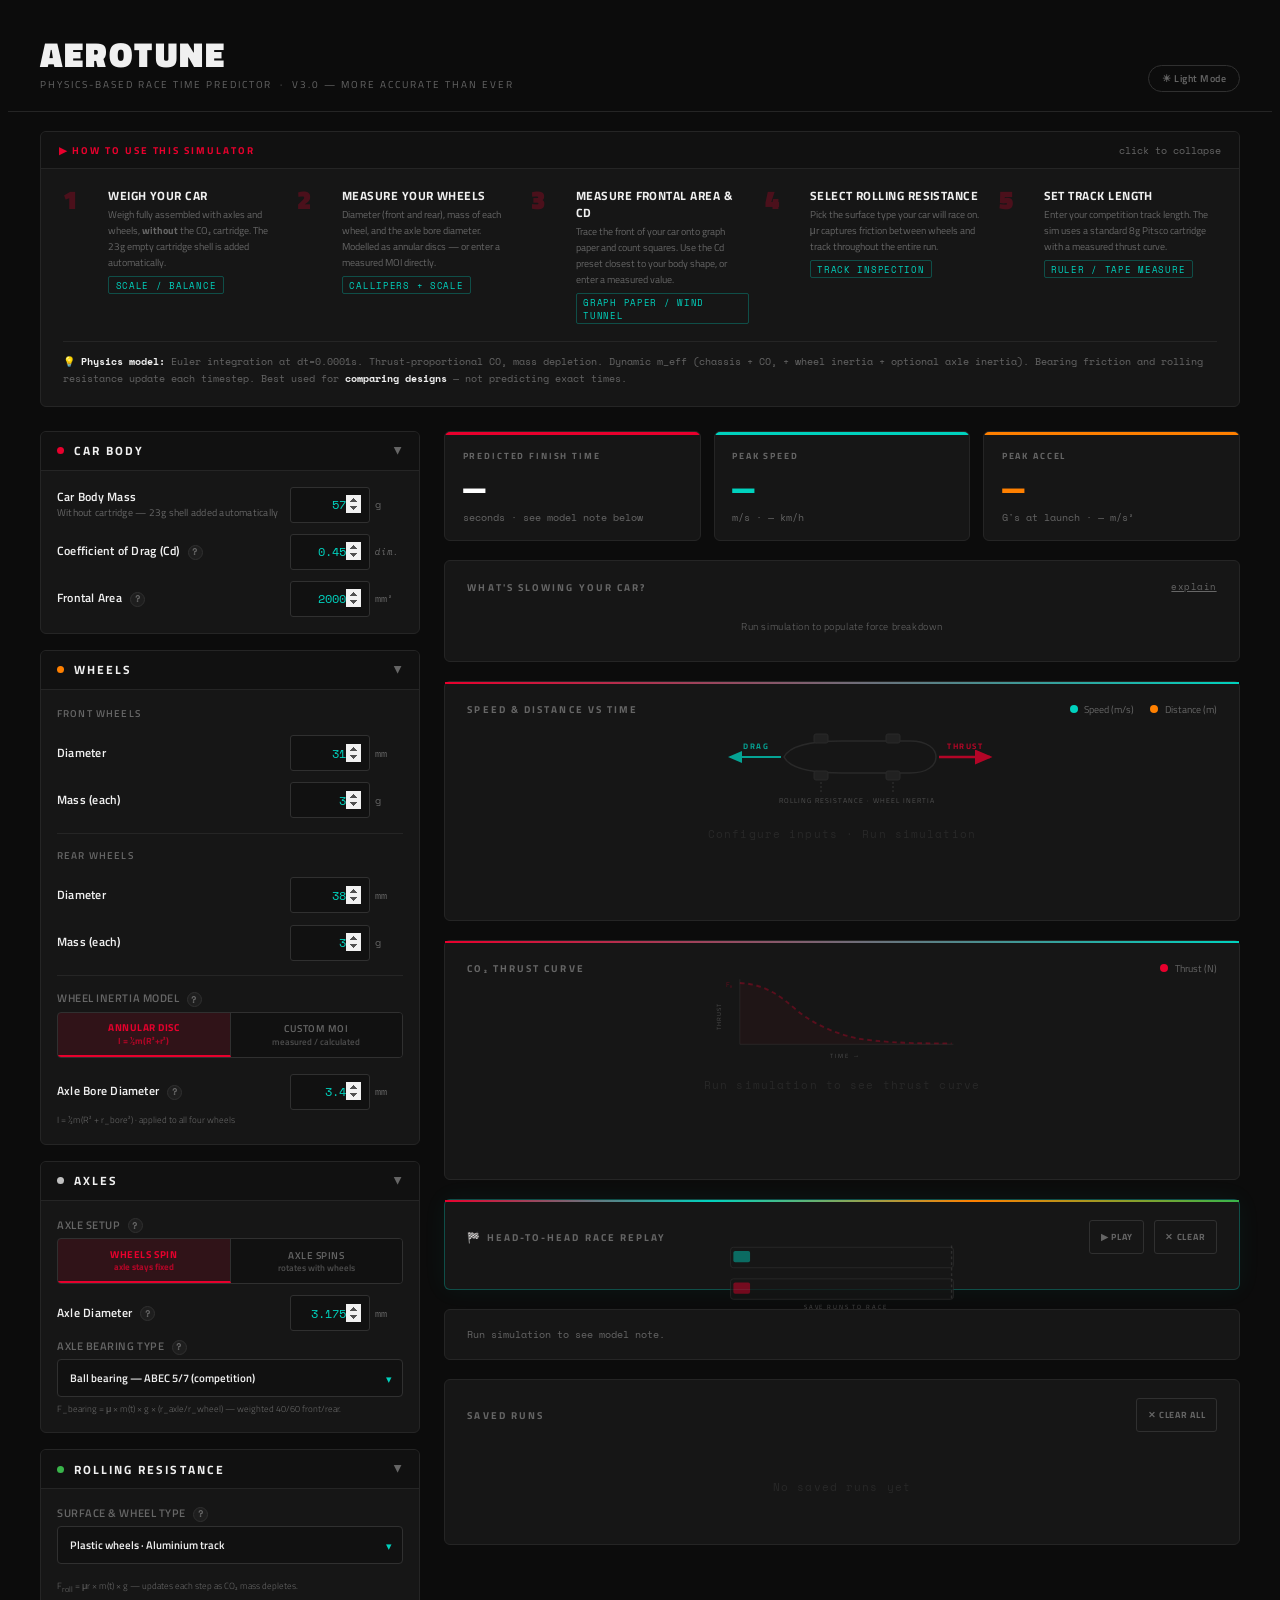
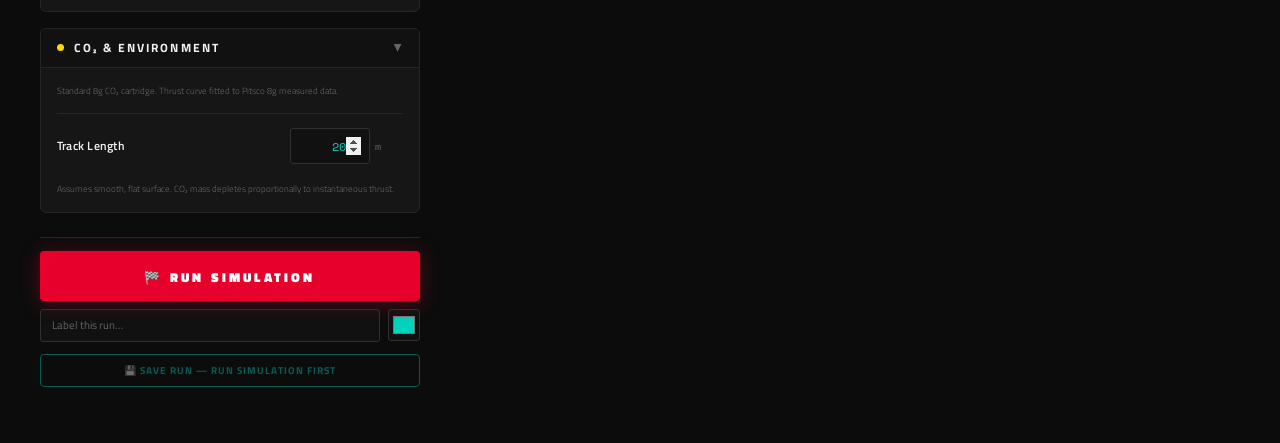
==== index.html @ e38e44a8 "v4" ====
<!DOCTYPE html>
<html lang="en">
<head>
  <meta charset="UTF-8">
  <meta name="viewport" content="width=device-width, initial-scale=1.0, maximum-scale=1.0">
  <title>AeroTune</title>
  <meta name="description" content="Physics-based CO2 dragster simulator that models aerodynamics, mass, friction, and velocity to predict race performance.">
  <meta name="keywords" content="CO2 dragster, dragster simulator, physics simulation, aerodynamics, engineering project">
  <meta property="og:title" content="AeroTune">
  <meta property="og:description" content="Physics-based CO2 dragster simulator that models aerodynamics, mass, friction, and velocity to predict race performance.">
  <meta property="og:type" content="website">
  <meta property="og:url" content="https://JP7000.github.io/AeroTune">
  <link rel="canonical" href="https://JP7000.github.io/AeroTune">
  <script async src="https://www.googletagmanager.com/gtag/js?id=G-X3VV5XXW72"></script>
  <script>
    window.dataLayer = window.dataLayer || [];
    function gtag(){dataLayer.push(arguments);}
    gtag('js', new Date());
    gtag('config', 'G-X3VV5XXW72');
  </script>
  <meta name="google-site-verification" content="DekrRBbofhLB_k5p50McFN2pv17AHm0qP8BRPqkTiJ0" />
  <link rel="stylesheet" href="style.css">
</head>
<body>
<div class="header">
  <div class="header-inner">
    <div class="logo">
      <div class="logo-title">AeroTune</div>
      <div class="logo-sub">Physics-Based Race Time Predictor &nbsp;·&nbsp; v3.0 — More Accurate Than Ever</div>
    </div>
    <button class="theme-toggle" onclick="toggleTheme()" id="theme-btn">☀ Light Mode</button>
  </div>
</div>
<div class="onboard">
  <div class="onboard-inner">
    <div class="onboard-header" onclick="toggleOnboard(this)">
      <div class="onboard-tag">▶ How to use this simulator</div>
      <div class="onboard-toggle" id="onboard-toggle-label">click to collapse</div>
    </div>
    <div class="onboard-body" id="onboard-body">
      <div class="step"><div class="step-num">1</div><div class="step-content"><div class="step-title">Weigh your car</div><div class="step-desc">Weigh fully assembled with axles and wheels, <strong>without</strong> the CO₂ cartridge. The 23g empty cartridge shell is added automatically.</div><span class="step-tool">scale / balance</span></div></div>
      <div class="step"><div class="step-num">2</div><div class="step-content"><div class="step-title">Measure your wheels</div><div class="step-desc">Diameter (front and rear), mass of each wheel, and the axle bore diameter. Modelled as annular discs — or enter a measured MOI directly.</div><span class="step-tool">callipers + scale</span></div></div>
      <div class="step"><div class="step-num">3</div><div class="step-content"><div class="step-title">Measure frontal area &amp; Cd</div><div class="step-desc">Trace the front of your car onto graph paper and count squares. Use the Cd preset closest to your body shape, or enter a measured value.</div><span class="step-tool">graph paper / wind tunnel</span></div></div>
      <div class="step"><div class="step-num">4</div><div class="step-content"><div class="step-title">Select rolling resistance</div><div class="step-desc">Pick the surface type your car will race on. μr captures friction between wheels and track throughout the entire run.</div><span class="step-tool">track inspection</span></div></div>
      <div class="step"><div class="step-num">5</div><div class="step-content"><div class="step-title">Set track length</div><div class="step-desc">Enter your competition track length. The sim uses a standard 8g Pitsco cartridge with a measured thrust curve.</div><span class="step-tool">ruler / tape measure</span></div></div>
      <div class="onboard-note">💡 <strong style="color:var(--text)">Physics model:</strong> Euler integration at dt=0.0001s. Thrust-proportional CO₂ mass depletion. Dynamic m_eff (chassis + CO₂ + wheel inertia + optional axle inertia). Bearing friction and rolling resistance update each timestep. Best used for <strong style="color:var(--text)">comparing designs</strong> — not predicting exact times.</div>
    </div>
  </div>
</div>
<div class="app">
  <div class="sidebar">
    <div class="section-card">
      <div class="section-header" onclick="toggleSection(this)">
        <div class="section-dot" style="background:#E8002D"></div>
        <div class="section-title">Car Body</div>
        <div class="section-arrow open">▶</div>
      </div>
      <div class="section-body">
        <div class="input-row"><label>Car Body Mass <span>Without cartridge — 23g shell added automatically</span></label><div class="input-wrap"><input type="number" id="mass" value="57" min="10" max="500" step="0.5"><span class="unit">g</span></div></div>
        <div class="input-row"><label>Coefficient of Drag (Cd) <button class="tip-btn" onclick="toggleTip(this)">?</button></label><div class="tip-box">Cd measures how easily air flows around your car. Lower is faster. Most CO₂ dragsters with exposed wheels fall between 0.4 and 0.6.</div><div class="input-wrap"><input type="number" id="cd-custom" value="0.45" min="0.05" max="1.5" step="0.01"><span class="unit" style="color:var(--muted);font-style:italic;font-size:.55rem;">dim.</span></div></div>
        <div class="input-row"><label>Frontal Area <button class="tip-btn" onclick="toggleTip(this)">?</button></label><div class="tip-box">Cross-section area head-on. In Fusion 360: sketch on the front face, use Project to trace the outline, then check the sketch area in the bottom-right corner.</div><div class="input-wrap"><input type="number" id="frontal-override" value="2000" min="100" max="10000" step="10"><span class="unit">mm²</span></div></div>
      </div>
    </div>
    <div class="section-card">
      <div class="section-header" onclick="toggleSection(this)">
        <div class="section-dot" style="background:#FF8000"></div>
        <div class="section-title">Wheels</div>
        <div class="section-arrow open">▶</div>
      </div>
      <div class="section-body">
        <div style="font-size:.6rem;color:var(--muted);letter-spacing:.12em;text-transform:uppercase;margin-bottom:.2rem;font-weight:600;">Front Wheels</div>
        <div class="input-row"><label>Diameter</label><div class="input-wrap"><input type="number" id="wf-dia" value="31" min="5" max="80" step="0.5"><span class="unit">mm</span></div></div>
        <div class="input-row" id="row-wf-mass"><label>Mass (each)</label><div class="input-wrap"><input type="number" id="wf-mass" value="3" min="0.1" max="30" step="0.1"><span class="unit">g</span></div></div>
        <hr class="divider">
        <div style="font-size:.6rem;color:var(--muted);letter-spacing:.12em;text-transform:uppercase;margin-bottom:.2rem;font-weight:600;">Rear Wheels</div>
        <div class="input-row"><label>Diameter</label><div class="input-wrap"><input type="number" id="wr-dia" value="38" min="5" max="80" step="0.5"><span class="unit">mm</span></div></div>
        <div class="input-row" id="row-wr-mass"><label>Mass (each)</label><div class="input-wrap"><input type="number" id="wr-mass" value="3" min="0.1" max="30" step="0.1"><span class="unit">g</span></div></div>
        <hr class="divider">
        <div class="input-full">
          <label>Wheel Inertia Model <button class="tip-btn" onclick="toggleTip(this)">?</button></label>
          <div class="tip-box">Annular disc calculates MOI from wheel geometry — good for simple printed wheels. Custom MOI lets you enter a hand-calculated value — more accurate for wheels with spokes, variable infill, or non-uniform walls.</div>
          <div class="pill-group">
            <button class="pill-opt active" data-target="wheel-mode" data-value="annular" onclick="setPill(this);toggleWheelMode()">Annular Disc<br><span style="font-size:.55rem;opacity:.7;text-transform:none;letter-spacing:0;">I = ½m(R²+r²)</span></button>
            <button class="pill-opt" data-target="wheel-mode" data-value="moi" onclick="setPill(this);toggleWheelMode()">Custom MOI<br><span style="font-size:.55rem;opacity:.7;text-transform:none;letter-spacing:0;">measured / calculated</span></button>
          </div>
          <input type="hidden" id="wheel-mode" value="annular">
        </div>
        <div id="annular-opts">
          <div class="input-row" style="margin-top:.3rem;"><label>Axle Bore Diameter <button class="tip-btn" onclick="toggleTip(this)">?</button></label><div class="tip-box">Diameter of the hole through the centre of each wheel. I = ½m(R_outer² + R_bore²). Typical 1/8″ axle → bore ≈ 3.2–3.5 mm.</div><div class="input-wrap"><input type="number" id="bore-dia" value="3.4" min="0.5" max="15" step="0.05"><span class="unit">mm</span></div></div>
          <div style="font-size:.58rem;color:var(--muted);line-height:1.6;margin-top:.2rem;font-weight:300;">I = ½m(R² + r_bore²) · applied to all four wheels</div>
        </div>
        <div id="moi-opts" style="display:none;">
          <div style="display:flex;justify-content:space-between;align-items:center;margin:.4rem 0 .5rem;">
            <div style="font-size:.62rem;color:var(--muted);font-weight:600;text-transform:uppercase;letter-spacing:.1em;">Units</div>
            <div style="display:flex;gap:0;border:1px solid var(--border2);border-radius:4px;overflow:hidden;">
              <button id="moi-btn-gcm2" onclick="setMoiUnit('gcm2')" style="font-family:var(--font-display);font-size:.6rem;font-weight:700;padding:.25rem .6rem;border:none;cursor:pointer;background:rgba(232,0,45,0.15);color:var(--accent);">g·cm²</button>
              <button id="moi-btn-kgm2" onclick="setMoiUnit('kgm2')" style="font-family:var(--font-display);font-size:.6rem;font-weight:400;padding:.25rem .6rem;border:none;cursor:pointer;background:var(--surface);color:var(--muted);">kg·m²</button>
            </div>
          </div>
          <div class="input-row"><label>Front Wheel MOI <span>per wheel</span></label><div class="input-wrap"><input type="number" id="moi-front" value="0.5" min="0.0001" max="100000" step="0.01"><span class="unit" id="moi-unit-lbl">g·cm²</span></div></div>
          <div class="input-row" style="margin-top:.4rem;"><label>Rear Wheel MOI <span>per wheel</span></label><div class="input-wrap"><input type="number" id="moi-rear" value="0.8" min="0.0001" max="100000" step="0.01"><span class="unit" id="moi-unit-lbl2">g·cm²</span></div></div>
          <div style="font-size:.58rem;color:var(--muted);line-height:1.6;margin-top:.3rem;font-weight:300;">m_rot_eff = 2·I_F/r_F² + 2·I_R/r_R² — wheel diameters still required</div>
        </div>
      </div>
    </div>
    <div class="section-card">
      <div class="section-header" onclick="toggleSection(this)">
        <div class="section-dot" style="background:#C0C0C0"></div>
        <div class="section-title">Axles</div>
        <div class="section-arrow open">▶</div>
      </div>
      <div class="section-body">
        <div class="input-full">
          <label>Axle Setup <button class="tip-btn" onclick="toggleTip(this)">?</button></label>
          <div class="tip-box"><strong>Wheels spin / axle fixed:</strong> Standard for F1 in Schools. Bearings pressed into wheel hub ride on the fixed axle — only wheels spin.<br><br><strong>Axle spins with wheels:</strong> Both wheel and axle inertia must be overcome at launch.</div>
          <div class="pill-group">
            <button class="pill-opt active" data-target="axle-setup" data-value="static" onclick="setPill(this);updateAxleSetup()">Wheels spin<br><span style="font-size:.55rem;opacity:.7;text-transform:none;letter-spacing:0;">axle stays fixed</span></button>
            <button class="pill-opt" data-target="axle-setup" data-value="dynamic" onclick="setPill(this);updateAxleSetup()">Axle spins<br><span style="font-size:.55rem;opacity:.7;text-transform:none;letter-spacing:0;">rotates with wheels</span></button>
          </div>
          <input type="hidden" id="axle-setup" value="static">
        </div>
        <div id="axle-static-opts">
          <div class="input-row"><label>Axle Diameter <button class="tip-btn" onclick="toggleTip(this)">?</button></label><div class="tip-box">Outside diameter of the steel axle rod. Standard CO₂ dragster axles are 1/8″ (3.175 mm). Used to calculate bearing friction: F_bearing = μ × m × g × (r_axle / r_wheel).</div><div class="input-wrap"><input type="number" id="axle-dia-static" value="3.175" min="1" max="10" step="0.025"><span class="unit">mm</span></div></div>
          <div class="input-full" style="margin-top:.4rem;">
            <label>Axle Bearing Type <button class="tip-btn" onclick="toggleTip(this)">?</button></label>
            <div class="tip-box">F1 in Schools cars use ball bearings pressed into the wheel hub — the wheel spins around a fixed axle, with the bearing inner race riding on the axle surface. Select your bearing type below.</div>
            <div class="styled-select-wrap"><select id="mu-bore-preset" class="styled-select" onchange="applyMuBorePreset()"><option value="0.001">Ball bearing — ABEC 5/7 (competition)</option><option value="0.003">Ball bearing — standard</option><option value="0.005">Needle bearing</option><option value="0.06">Flanged brass bushing</option><option value="0.08">Brass bushing</option><option value="0.15">PLA bore — wax / petroleum jelly</option><option value="0.10">PLA bore — graphite</option><option value="0.25">PLA bore — dry (no bearing)</option><option value="custom">Custom μ…</option></select></div>
          </div>
          <div class="input-row" id="mu-bore-custom-row" style="display:none;"><label>Custom μ_bearing</label><div class="input-wrap"><input type="number" id="mu-bore-custom" value="0.003" min="0.0001" max="1.0" step="0.001" oninput="syncCustomMuBore()"><span class="unit"></span></div></div>
          <input type="hidden" id="mu-bore" value="0.001">
          <div style="font-size:.58rem;color:var(--muted);margin-top:.3rem;line-height:1.5;font-weight:300;">F_bearing = μ × m(t) × g × (r_axle/r_wheel) — weighted 40/60 front/rear.</div>
        </div>
        <div id="axle-dynamic-opts" style="display:none;">
          <div style="font-size:.58rem;color:var(--muted);margin:.2rem 0 .6rem;line-height:1.5;font-weight:300;">Axle rotates with wheels — inertia penalty plus body bearing friction where the axle sits in the car body.</div>
          <div class="input-row"><label>Axle Diameter <button class="tip-btn" onclick="toggleTip(this)">?</button></label><div class="tip-box">Outside diameter of the spinning axle rod. Standard CO₂ dragster axles are 1/8″ (3.175 mm) steel.</div><div class="input-wrap"><input type="number" id="axle-dia" value="3.175" min="1" max="10" step="0.025"><span class="unit">mm</span></div></div>
          <div class="input-row"><label>Axle Mass <span>one axle</span></label><div class="input-wrap"><input type="number" id="axle-mass" value="4.0" min="0.5" max="30" step="0.1"><span class="unit">g</span></div></div>
          <div class="input-full" style="margin-top:.4rem;">
            <label>Body Bearing Lubrication <button class="tip-btn" onclick="toggleTip(this)">?</button></label>
            <div class="tip-box">Steel axle spinning in PLA body hole. F = μ_body × m(t) × g × (r_axle/r_wheel), weighted 40/60 front/rear.</div>
            <div class="styled-select-wrap"><select id="mu-body-preset" class="styled-select" onchange="applyMuBodyPreset()"><option value="0.25">Steel on PLA — dry</option><option value="0.10">Steel on PLA — graphite</option><option value="0.15">Steel on PLA — wax</option><option value="custom">Custom μ…</option></select></div>
          </div>
          <div class="input-row" id="mu-body-custom-row" style="display:none;"><label>Custom μ_body</label><div class="input-wrap"><input type="number" id="mu-body-custom" value="0.25" min="0.01" max="1.0" step="0.01" oninput="syncCustomMuBody()"><span class="unit"></span></div></div>
          <input type="hidden" id="mu-body" value="0.25">
          <div style="font-size:.58rem;color:var(--muted);margin-top:.3rem;line-height:1.5;font-weight:300;">F_body = μ_body × m(t) × g × (r_axle/r_wheel) — weighted 40/60 front/rear.</div>
        </div>
      </div>
    </div>
    <div class="section-card">
      <div class="section-header" onclick="toggleSection(this)">
        <div class="section-dot" style="background:#39B54A"></div>
        <div class="section-title">Rolling Resistance</div>
        <div class="section-arrow open">▶</div>
      </div>
      <div class="section-body">
        <div class="input-full">
          <label>Surface &amp; Wheel Type <button class="tip-btn" onclick="toggleTip(this)">?</button></label>
          <div class="tip-box">Rolling resistance coefficient (μr) captures energy lost as wheels flex and deform against the track. F_roll = μr × m × g.</div>
          <div class="styled-select-wrap"><select id="mu-r-preset" class="styled-select" onchange="applyMuPreset()"><option value="0.010">Plastic wheels · Aluminium track</option><option value="0.013">Plastic wheels · Wood / MDF track</option><option value="0.018">Plastic wheels · Jointed sheet metal</option><option value="0.008">Urethane wheels · Aluminium track</option><option value="custom">Custom μr value…</option></select></div>
        </div>
        <div class="input-row" id="mu-r-custom-row" style="display:none"><label>Custom μr <button class="tip-btn" onclick="toggleTip(this)">?</button></label><div class="tip-box">Dimensionless rolling resistance coefficient. Typical CO₂ dragster range: 0.006–0.025.</div><div class="input-wrap"><input type="number" id="mu-r-custom" value="0.010" min="0.001" max="0.1" step="0.001" oninput="syncCustomMuR()"><span class="unit"></span></div></div>
        <input type="hidden" id="mu-r" value="0.010">
        <div style="font-size:.58rem;color:var(--muted);line-height:1.6;margin-top:.2rem;font-weight:300;">F<sub>roll</sub> = μr × m(t) × g — updates each step as CO₂ mass depletes.</div>
      </div>
    </div>
    <div class="section-card">
      <div class="section-header" onclick="toggleSection(this)">
        <div class="section-dot" style="background:#FFD700"></div>
        <div class="section-title">CO₂ &amp; Environment</div>
        <div class="section-arrow open">▶</div>
      </div>
      <div class="section-body">
        <div style="font-size:.58rem;color:var(--muted);line-height:1.6;font-weight:300;">Standard 8g CO₂ cartridge. Thrust curve fitted to Pitsco 8g measured data.</div>
        <input type="hidden" id="co2-F0" value="18.3">
        <input type="hidden" id="co2-tau" value="0.1174">
        <input type="hidden" id="co2-dur" value="0.45">
        <hr class="divider">
        <div class="input-row"><label>Track Length</label><div class="input-wrap"><input type="number" id="track" value="20" min="5" max="100" step="0.5"><span class="unit">m</span></div></div>
        <div style="font-size:.58rem;color:var(--muted);margin-top:.4rem;line-height:1.5;font-weight:300;">Assumes smooth, flat surface. CO₂ mass depletes proportionally to instantaneous thrust.</div>
      </div>
    </div>
    <div class="sidebar-sticky">
      <div id="validation-banner"></div>
      <button class="run-btn" onclick="runSim()">🏁 Run Simulation</button>
      <div class="save-bar">
        <div style="display:flex;gap:.5rem;align-items:center;width:100%;">
          <input type="text" id="run-label" placeholder="Label this run…" class="save-input"/>
          <input type="color" id="run-colour" value="#00D2BE" title="Pick run colour" style="width:32px;height:32px;padding:2px;border:1px solid var(--border2);border-radius:3px;background:var(--surface);cursor:pointer;flex-shrink:0;">
        </div>
        <button class="save-btn" id="save-btn" onclick="saveRun()" style="width:100%;margin-top:.4rem;opacity:.4;cursor:not-allowed;" disabled>💾 Save Run — run simulation first</button>
      </div>
    </div>
  </div>

  <div class="main">
    <div class="results-grid">
      <div class="result-card rc-red">
        <div class="result-label">Predicted Finish Time</div>
        <div style="display:flex;align-items:baseline;gap:.6rem;">
          <div class="result-value" id="r-time">—</div>
          <div id="r-delta" style="display:none;font-family:var(--font-mono);font-size:.8rem;font-weight:700;padding:.15rem .4rem;border-radius:3px;"></div>
        </div>
        <div class="result-unit">seconds · see model note below</div>
      </div>
      <div class="result-card rc-teal">
        <div class="result-label">Peak Speed</div>
        <div class="result-value" id="r-speed">—</div>
        <div class="result-unit">m/s · <span id="r-kmh">—</span> km/h</div>
      </div>
      <div class="result-card rc-amber">
        <div class="result-label">Peak Accel</div>
        <div class="result-value" id="r-g">—</div>
        <div class="result-unit">G's at launch · <span id="r-ms2">—</span> m/s²</div>
      </div>
    </div>

    <div class="breakdown-card" id="forces-card">
      <div class="breakdown-title" style="display:flex;justify-content:space-between;align-items:center;">
        <span>What's Slowing Your Car?</span>
        <span style="font-size:.58rem;color:var(--muted);cursor:pointer;text-decoration:underline;font-family:var(--font-mono);font-weight:400;letter-spacing:.05em;text-transform:none;" onclick="toggleForcesExplain()">explain</span>
      </div>
      <div id="forces-explain" style="display:none;font-size:.63rem;color:var(--muted);line-height:1.7;background:var(--surface);border-radius:3px;padding:.6rem .8rem;margin-bottom:.8rem;font-weight:300;">
        <strong style="color:var(--text);font-weight:700;">At launch</strong> — air drag is zero. All resistance is wheel spin-up inertia: F = m_rot_eff × a_launch.<br><br>
        <strong style="color:var(--text);font-weight:700;">At peak speed</strong> — air drag dominates, growing with v². The biggest force to fight at high speed.
      </div>
      <div id="forces-prerun" style="font-size:.62rem;color:var(--muted);text-align:center;padding:.6rem 0;font-weight:300;letter-spacing:.06em;">Run simulation to populate force breakdown</div>
      <div id="forces-data" style="display:none;">
        <div style="font-size:.56rem;letter-spacing:.14em;color:var(--muted);text-transform:uppercase;margin-bottom:.4rem;font-weight:600;">At Launch</div>
        <div class="breakdown-row"><div class="bd-label">Wheel Spin-up</div><div class="bd-bar-wrap"><div class="bd-bar" id="bar-rot" style="background:var(--yellow);width:0%"></div></div><div class="bd-val" id="val-rot">—</div></div>
        <div style="font-size:.56rem;letter-spacing:.14em;color:var(--muted);text-transform:uppercase;margin-bottom:.4rem;margin-top:.6rem;font-weight:600;">At Peak Speed</div>
        <div class="breakdown-row"><div class="bd-label">Air Resistance</div><div class="bd-bar-wrap"><div class="bd-bar" id="bar-aero" style="background:var(--teal);width:0%"></div></div><div class="bd-val" id="val-aero">—</div></div>
      </div>
    </div>

    <div class="chart-card">
      <div class="chart-header">
        <div class="chart-title">Speed &amp; Distance vs Time</div>
        <div class="chart-legend">
          <div class="legend-item"><div class="legend-dot" style="background:#00D2BE"></div>Speed (m/s)</div>
          <div class="legend-item"><div class="legend-dot" style="background:#FF8000"></div>Distance (m)</div>
        </div>
      </div>
      <div id="chart-empty" class="empty-state">
        <svg viewBox="0 0 320 110" xmlns="http://www.w3.org/2000/svg" style="max-width:320px;width:90%;opacity:.75;">
          <defs>
            <marker id="ah-t" markerWidth="7" markerHeight="6" refX="6" refY="3" orient="auto"><path d="M0,0 L7,3 L0,6 Z" fill="#E8002D"/></marker>
            <marker id="ah-d" markerWidth="7" markerHeight="6" refX="6" refY="3" orient="auto"><path d="M0,0 L7,3 L0,6 Z" fill="#00D2BE"/></marker>
          </defs>
          <path d="M 102,55 C 108,43 132,39 160,39 L 228,39 C 246,39 254,47 254,55 C 254,63 246,71 228,71 L 160,71 C 132,71 108,67 102,55 Z" fill="var(--panel)" stroke="var(--border2)" stroke-width="1.5"/>
          <rect x="132" y="32" width="14" height="9" rx="2" fill="var(--border)" stroke="var(--border2)" stroke-width="1"/>
          <rect x="132" y="69" width="14" height="9" rx="2" fill="var(--border)" stroke="var(--border2)" stroke-width="1"/>
          <rect x="204" y="32" width="14" height="9" rx="2" fill="var(--border)" stroke="var(--border2)" stroke-width="1"/>
          <rect x="204" y="69" width="14" height="9" rx="2" fill="var(--border)" stroke="var(--border2)" stroke-width="1"/>
          <line x1="257" y1="55" x2="308" y2="55" stroke="#E8002D" stroke-width="2.5" marker-end="url(#ah-t)"/>
          <text x="283" y="47" font-family="'Titillium Web',sans-serif" font-size="8" font-weight="700" fill="#E8002D" text-anchor="middle" letter-spacing="1.5">THRUST</text>
          <line x1="99" y1="55" x2="48" y2="55" stroke="#00D2BE" stroke-width="2" marker-end="url(#ah-d)"/>
          <text x="74" y="47" font-family="'Titillium Web',sans-serif" font-size="8" font-weight="700" fill="#00D2BE" text-anchor="middle" letter-spacing="1.5">DRAG</text>
          <line x1="139" y1="80" x2="139" y2="91" stroke="var(--muted)" stroke-width="1" stroke-dasharray="2,2" opacity=".5"/>
          <line x1="211" y1="80" x2="211" y2="91" stroke="var(--muted)" stroke-width="1" stroke-dasharray="2,2" opacity=".5"/>
          <text x="175" y="101" font-family="'Titillium Web',sans-serif" font-size="7" fill="var(--muted)" text-anchor="middle" letter-spacing="1">ROLLING RESISTANCE · WHEEL INERTIA</text>
        </svg>
        <div class="empty-text">Configure inputs · Run simulation</div>
      </div>
      <canvas id="chart" style="display:none;height:200px;"></canvas>
    </div>

    <div class="chart-card" id="thrust-card">
      <div class="chart-header">
        <div class="chart-title">CO₂ Thrust Curve</div>
        <div class="chart-legend"><div class="legend-item"><div class="legend-dot" style="background:#E8002D"></div>Thrust (N)</div></div>
      </div>
      <div id="thrust-empty" class="empty-state">
        <svg viewBox="0 0 280 100" xmlns="http://www.w3.org/2000/svg" style="max-width:260px;width:90%;opacity:.7;">
          <line x1="30" y1="10" x2="30" y2="80" stroke="var(--border2)" stroke-width="1"/>
          <line x1="30" y1="80" x2="260" y2="80" stroke="var(--border2)" stroke-width="1"/>
          <path d="M 30,14 C 55,15 72,26 92,44 C 112,60 135,69 158,74 C 180,77 205,79 240,79 L 258,79 L 258,80 L 30,80 Z" fill="#E8002D" opacity=".06"/>
          <path d="M 30,14 C 55,15 72,26 92,44 C 112,60 135,69 158,74 C 180,77 205,79 240,79 L 258,79" stroke="#E8002D" stroke-width="2" fill="none" stroke-dasharray="5,4" opacity=".45"/>
          <text x="22" y="18" font-family="'Titillium Web',sans-serif" font-size="8" fill="#E8002D" text-anchor="end" opacity=".5">F₀</text>
          <text x="144" y="95" font-family="'Titillium Web',sans-serif" font-size="7" fill="var(--muted)" text-anchor="middle" letter-spacing="2">TIME →</text>
          <text x="10" y="50" font-family="'Titillium Web',sans-serif" font-size="7" fill="var(--muted)" text-anchor="middle" letter-spacing="1" transform="rotate(-90,10,50)">THRUST</text>
        </svg>
        <div class="empty-text">Run simulation to see thrust curve</div>
      </div>
      <canvas id="thrust-chart" style="display:none"></canvas>
    </div>

    <div class="chart-card" id="replay-card">
      <div class="chart-header">
        <div class="chart-title">🏁 Head-to-Head Race Replay</div>
        <div style="display:flex;gap:.6rem;align-items:center;">
          <div id="replay-time-display" style="display:flex;flex-direction:column;gap:.2rem;align-items:flex-end;"></div>
          <button class="mini-btn" id="replay-btn" onclick="startReplay()">▶ Play</button>
          <button class="mini-btn danger" onclick="clearAllRuns()">✕ Clear</button>
        </div>
      </div>
      <div id="replay-empty" class="empty-state">
        <svg viewBox="0 0 280 80" xmlns="http://www.w3.org/2000/svg" style="max-width:260px;width:90%;opacity:.7;">
          <rect x="20" y="10" width="240" height="22" rx="3" fill="var(--panel)" stroke="var(--border2)" stroke-width="1"/>
          <rect x="20" y="44" width="240" height="22" rx="3" fill="var(--panel)" stroke="var(--border2)" stroke-width="1"/>
          <line x1="258" y1="8" x2="258" y2="68" stroke="var(--muted)" stroke-width="1.5" stroke-dasharray="3,3" opacity=".45"/>
          <rect x="23" y="14" width="18" height="12" rx="2" fill="#00D2BE" opacity=".65"/>
          <rect x="23" y="48" width="18" height="12" rx="2" fill="#E8002D" opacity=".65"/>
          <text x="144" y="76" font-family="'Titillium Web',sans-serif" font-size="7" fill="var(--muted)" text-anchor="middle" letter-spacing="2">SAVE RUNS TO RACE</text>
        </svg>
        <div class="empty-text">Save runs to see head-to-head replay</div>
      </div>
      <canvas id="replay-canvas" height="90" style="display:none;width:100%;border-radius:4px;"></canvas>
      <div id="replay-runs-legend" style="display:flex;gap:1rem;flex-wrap:wrap;margin-top:.6rem;"></div>
    </div>

    <div class="range-card" id="range-card">
      <div class="range-note" id="range-note" style="color:var(--muted);">Run simulation to see model note.</div>
    </div>

    <div class="breakdown-card" id="saved-runs-card">
      <div class="breakdown-title" style="display:flex;justify-content:space-between;align-items:center;">
        <span>Saved Runs</span>
        <button class="mini-btn danger" onclick="clearAllRuns()">✕ Clear All</button>
      </div>
      <div id="saved-runs-list">
        <div class="empty-state" id="saved-runs-empty" style="position:relative;height:80px;">
          <div class="empty-text">No saved runs yet</div>
        </div>
      </div>
      <div id="time-chart-wrap" style="display:none;margin-top:1rem;">
        <div style="font-size:.6rem;letter-spacing:.18em;color:var(--muted);text-transform:uppercase;margin-bottom:.5rem;font-weight:600;">Finish Time Comparison</div>
        <canvas id="time-chart"></canvas>
      </div>
    </div>
  </div>
</div>
<script src="physics.js"></script>
<script src="ui.js"></script>
</body>
</html>
---- style.css ----
@import url('https://fonts.googleapis.com/css2?family=Titillium+Web:ital,wght@0,400;0,600;0,700;0,900;1,400&family=Space+Mono:wght@400;700&display=swap');

:root {
  --bg:           #0c0c0c;
  --surface:      #111111;
  --panel:        #161616;
  --border:       #252525;
  --border2:      #303030;
  --accent:       #E8002D;
  --teal:         #00D2BE;
  --accent2:      #FF8000;
  --green:        #39B54A;
  --red:          #E8002D;
  --yellow:       #FFD700;
  --text:         #F0F0F0;
  --muted:        #666666;
  --muted2:       #282828;
  --font-display: 'Titillium Web', 'Arial Narrow', sans-serif;
  --font-mono:    'Space Mono', 'Courier New', monospace;
}

/* ── Reset & base ── */
*, *::before, *::after { box-sizing: border-box; }
canvas { display: block; max-width: 100%; }

body {
  background: var(--bg);
  color: var(--text);
  font-family: var(--font-display);
  font-size: 15px;
  min-height: 100vh;
  overflow-x: hidden;
}

/* ── Header ── */
.header {
  padding: 1.8rem 2rem 0;
  border-bottom: 1px solid var(--border);
  position: relative;
}
.header-inner {
  max-width: 1400px;
  margin: 0 auto;
  display: flex;
  align-items: flex-end;
  justify-content: space-between;
  padding-bottom: 1.2rem;
  flex-wrap: wrap;
  gap: 1rem;
}
.header-stripe {
  height: 3px;
  background: linear-gradient(90deg, var(--accent) 0%, var(--accent) 30%, var(--teal) 60%, transparent 100%);
  max-width: 1400px;
  margin: 0 auto;
}
.logo { display: flex; flex-direction: column; gap: .3rem; }
.logo-eyebrow {
  font-family: var(--font-display);
  font-size: .6rem;
  font-weight: 700;
  letter-spacing: .5em;
  color: var(--accent);
  text-transform: uppercase;
}
.logo-title {
  font-family: var(--font-display);
  font-size: clamp(1.4rem, 3vw, 2.2rem);
  font-weight: 900;
  letter-spacing: .06em;
  color: var(--text);
  line-height: 1;
  text-transform: uppercase;
}
.logo-sub {
  font-size: .62rem;
  letter-spacing: .2em;
  color: var(--muted);
  text-transform: uppercase;
  font-weight: 400;
}

/* ── Layout ── */
.app {
  max-width: 1400px;
  margin: 0 auto;
  padding: 1.5rem 2rem 3rem;
  display: grid;
  grid-template-columns: 380px 1fr;
  gap: 1.5rem;
}
@media(max-width:900px) {
  .app { grid-template-columns: 1fr; padding: 1rem 1rem 2rem; }
  .onboard { padding: .8rem 1rem 0; }
  .header { padding: 1.2rem 1rem 0; }
  .header-inner { padding-bottom: .9rem; }
}
@media(max-width:520px) {
  .app { padding: .6rem .6rem 2rem; gap: .8rem; }
  .onboard { padding: .6rem .6rem 0; }
  .header { padding: .9rem .6rem 0; }
  .logo-title { font-size: 1.3rem; }
  .logo-sub { font-size: .52rem; }
  .section-body { padding: .75rem; gap: .6rem; }
  .section-header { padding: .6rem .75rem; }
  .results-grid { grid-template-columns: 1fr 1fr; gap: .5rem; }
  .result-card { padding: .75rem .85rem; }
  .result-value { font-size: 1.8rem; }
  .chart-card, .breakdown-card, .range-card { padding: .9rem; }
  .onboard-body { padding: .9rem; gap: .75rem; }
  .run-btn { font-size: .7rem; padding: .9rem .75rem; }
  .save-btn { font-size: .55rem; }
}

.sidebar { display: flex; flex-direction: column; gap: 1rem; }
.sidebar-sticky {
  margin-top: .5rem;
  padding-top: .8rem;
  border-top: 1px solid var(--border);
}

/* ── Section cards ── */
.section-card {
  background: var(--panel);
  border: 1px solid var(--border);
  border-radius: 6px;
  overflow: hidden;
}
.section-header {
  display: flex;
  align-items: center;
  gap: .6rem;
  padding: .65rem 1rem;
  background: var(--surface);
  border-bottom: 1px solid var(--border);
  cursor: pointer;
  user-select: none;
}
.section-header:hover { background: #1a1a1a; }
.section-dot {
  width: 7px; height: 7px;
  border-radius: 50%;
  flex-shrink: 0;
}
.section-title {
  font-family: var(--font-display);
  font-size: .72rem;
  font-weight: 700;
  letter-spacing: .18em;
  text-transform: uppercase;
  color: var(--text);
  flex: 1;
}
.section-arrow {
  font-size: .65rem;
  color: var(--muted);
  transition: transform .2s;
}
.section-arrow.open { transform: rotate(90deg); }
.section-body { padding: 1rem; display: flex; flex-direction: column; gap: .7rem; }
.section-body.collapsed { display: none; }

/* ── Inputs ── */
.input-row {
  display: grid;
  grid-template-columns: 1fr auto;
  align-items: center;
  gap: .5rem;
}
.input-row label {
  font-size: .72rem;
  font-weight: 600;
  color: var(--text);
  letter-spacing: .02em;
  line-height: 1.3;
}
.input-row label span {
  display: block;
  font-size: .6rem;
  font-weight: 400;
  color: var(--muted);
  margin-top: .1rem;
}
.input-wrap { display: flex; align-items: center; gap: .3rem; }

input[type=number], select {
  background: var(--surface);
  border: 1px solid var(--border2);
  border-radius: 3px;
  color: var(--teal);
  font-family: var(--font-mono);
  font-size: .78rem;
  padding: .35rem .5rem;
  width: 80px;
  text-align: right;
  outline: none;
  transition: border-color .15s;
  min-height: 36px;
}
@media(max-width:520px) {
  input[type=number] { width: 68px; font-size: .72rem; min-height: 40px; }
  .input-row label { font-size: .66rem; }
  .unit { font-size: .58rem; width: 22px; }
}
input[type=number]:focus, select:focus {
  border-color: var(--teal);
  box-shadow: 0 0 0 2px rgba(0,210,190,0.1);
}
input[type=number]::-webkit-inner-spin-button,
input[type=number]::-webkit-outer-spin-button { opacity: 1; }
select { width: auto; text-align: left; cursor: pointer; color: var(--text); }
.unit {
  font-size: .62rem;
  color: var(--muted);
  white-space: nowrap;
  width: 28px;
  font-family: var(--font-mono);
}
.input-full { display: flex; flex-direction: column; gap: .3rem; }
.input-full label { font-size: .68rem; font-weight: 600; color: var(--muted); letter-spacing: .05em; text-transform: uppercase; }
.input-full select { width: 100%; text-align: left; }
.divider { border: none; border-top: 1px solid var(--border); margin: .2rem 0; }

/* ── Run button ── */
@keyframes card-pop {
  0%   { transform: scale(1); }
  50%  { transform: scale(1.03); }
  100% { transform: scale(1); }
}
.run-btn {
  width: 100%;
  padding: 1rem 1rem .9rem;
  background: var(--accent);
  color: #fff;
  border: none;
  border-radius: 4px;
  font-family: var(--font-display);
  font-size: .8rem;
  font-weight: 900;
  letter-spacing: .25em;
  text-transform: uppercase;
  cursor: pointer;
  transition: filter .15s, transform .1s;
  box-shadow: 0 2px 20px rgba(232,0,45,0.35);
  position: relative;
  overflow: hidden;
}
.run-btn::after {
  content: '';
  position: absolute;
  top: 0; left: -100%;
  width: 60%;
  height: 100%;
  background: linear-gradient(90deg, transparent, rgba(255,255,255,0.12), transparent);
  transition: left .4s;
}
.run-btn:hover { filter: brightness(1.12); transform: translateY(-1px); }
.run-btn:hover::after { left: 140%; }
.run-btn:active { transform: scale(.98); filter: brightness(.95); }
.result-card.pop { animation: card-pop .35s ease-out; }

/* ── Main layout ── */
.main { display: flex; flex-direction: column; gap: 1.2rem; }

/* ── Result cards ── */
.results-grid {
  display: grid;
  grid-template-columns: repeat(auto-fit, minmax(150px, 1fr));
  gap: .8rem;
}
.result-card {
  background: var(--panel);
  border: 1px solid var(--border);
  border-radius: 6px;
  padding: 1rem 1.1rem;
  position: relative;
  overflow: hidden;
}
.result-card::before {
  content: '';
  position: absolute;
  top: 0; left: 0; right: 0;
  height: 3px;
}
.rc-red::before   { background: var(--accent); }
.rc-teal::before  { background: var(--teal); }
.rc-amber::before { background: var(--accent2); }

.result-label {
  font-size: .58rem;
  font-weight: 700;
  letter-spacing: .2em;
  text-transform: uppercase;
  color: var(--muted);
  margin-bottom: .4rem;
}
.result-value {
  font-family: var(--font-mono);
  font-size: 2.3rem;
  font-weight: 700;
  line-height: 1;
  color: var(--text);
}
.result-unit {
  font-size: .6rem;
  color: var(--muted);
  margin-top: .25rem;
  font-family: var(--font-mono);
}
.rc-red   .result-value { color: #ffffff; }
.rc-teal  .result-value { color: var(--teal); }
.rc-amber .result-value { color: var(--accent2); }

/* ── Chart cards ── */
.chart-card {
  background: var(--panel);
  border: 1px solid var(--border);
  border-radius: 6px;
  padding: 1.2rem 1.4rem;
  position: relative;
  min-height: 240px;
}
.chart-card::before {
  content: '';
  position: absolute;
  top: 0; left: 0; right: 0;
  height: 2px;
  background: linear-gradient(90deg, var(--accent), var(--teal));
}

/* ── Replay card ── */
#replay-card {
  border-color: rgba(0,210,190,0.3);
  box-shadow: 0 0 24px rgba(0,210,190,0.06);
}
#replay-card::before {
  background: linear-gradient(90deg, var(--accent), var(--teal), var(--accent2), var(--green));
}
body.light #replay-card {
  border-color: rgba(0,139,128,0.35);
  box-shadow: none;
}

.chart-header {
  display: flex;
  justify-content: space-between;
  align-items: center;
  margin-bottom: 1rem;
  flex-wrap: wrap;
  gap: .5rem;
}
@media(max-width:520px) {
  .chart-header { margin-bottom: .7rem; }
  .chart-legend { gap: .6rem; }
  .legend-item { font-size: .56rem; }
}
.chart-title {
  font-size: .65rem;
  font-weight: 700;
  letter-spacing: .2em;
  color: var(--muted);
  text-transform: uppercase;
}
.chart-legend { display: flex; gap: 1rem; }
.legend-item { display: flex; align-items: center; gap: .4rem; font-size: .62rem; color: var(--muted); }
.legend-dot { width: 8px; height: 8px; border-radius: 50%; }

/* ── Range/model note card ── */
.range-card {
  background: var(--panel);
  border: 1px solid var(--border);
  border-radius: 6px;
  padding: 1rem 1.4rem;
}
.range-note { font-size: .63rem; color: var(--muted); line-height: 1.7; font-family: var(--font-mono); }

/* ── Empty states ── */
.empty-state {
  display: flex;
  flex-direction: column;
  align-items: center;
  justify-content: center;
  height: 180px;
  color: var(--muted2);
  gap: .8rem;
  position: absolute;
  top: 0; left: 0; right: 0; bottom: 0;
  pointer-events: none;
}
.chart-card, .breakdown-card, .range-card { position: relative; }
.empty-icon { font-size: 2rem; opacity: .3; }
.empty-text { font-size: .7rem; letter-spacing: .1em; font-family: var(--font-mono); }

/* ── Forces empty state ── */
.forces-empty-svg {
  display: flex;
  justify-content: center;
  padding: .5rem 0 .8rem;
  color: var(--muted);
}

/* ── Breakdown card ── */
.breakdown-card {
  background: var(--panel);
  border: 1px solid var(--border);
  border-radius: 6px;
  padding: 1.1rem 1.4rem;
  display: flex;
  flex-direction: column;
}
.breakdown-title {
  font-size: .65rem;
  font-weight: 700;
  letter-spacing: .2em;
  color: var(--muted);
  text-transform: uppercase;
  margin-bottom: .9rem;
}
.breakdown-row {
  display: flex;
  align-items: center;
  gap: .6rem;
  padding: .5rem 0;
  border-bottom: 1px solid var(--border);
  font-size: .78rem;
}
.breakdown-row:last-child { border-bottom: none; }
.bd-label { color: var(--muted); flex: 1; font-size: .7rem; font-weight: 600; letter-spacing: .04em; }
.bd-bar-wrap { flex: 2; height: 4px; background: var(--surface); border-radius: 2px; overflow: hidden; }
.bd-bar { height: 100%; border-radius: 2px; transition: width .5s; }
.bd-val { font-size: .65rem; color: var(--text); white-space: nowrap; min-width: 52px; text-align: right; font-family: var(--font-mono); }

/* ── Scrollbar ── */
::-webkit-scrollbar { width: 6px; }
::-webkit-scrollbar-track { background: var(--bg); }
::-webkit-scrollbar-thumb { background: var(--border2); border-radius: 3px; }

/* ── Onboarding ── */
.onboard {
  max-width: 1400px;
  margin: 0 auto;
  padding: 1.2rem 2rem 0;
}
.onboard-inner {
  background: var(--panel);
  border: 1px solid var(--border);
  border-radius: 6px;
  overflow: hidden;
}
.onboard-header {
  display: flex;
  align-items: center;
  justify-content: space-between;
  padding: .65rem 1.1rem;
  background: var(--surface);
  border-bottom: 1px solid var(--border);
  cursor: pointer;
  user-select: none;
}
.onboard-header:hover { background: #1a1a1a; }
.onboard-tag {
  font-family: var(--font-display);
  font-size: .6rem;
  font-weight: 700;
  letter-spacing: .2em;
  color: var(--accent);
  text-transform: uppercase;
}
.onboard-toggle { font-size: .62rem; color: var(--muted); font-family: var(--font-mono); }
.onboard-body {
  padding: 1.1rem 1.4rem;
  display: grid;
  grid-template-columns: repeat(auto-fit, minmax(200px, 1fr));
  gap: 1rem;
}
.onboard-body.hidden { display: none; }
.step { display: flex; gap: .8rem; align-items: flex-start; }
.step-num {
  font-family: var(--font-display);
  font-size: 1.6rem;
  font-weight: 900;
  color: var(--accent);
  opacity: .25;
  line-height: 1;
  flex-shrink: 0;
  width: 32px;
  letter-spacing: -.02em;
}
.step-title { font-size: .72rem; font-weight: 700; color: var(--text); margin-bottom: .2rem; letter-spacing: .04em; text-transform: uppercase; }
.step-desc { font-size: .63rem; color: var(--muted); line-height: 1.6; }
.step-tool {
  display: inline-block;
  font-size: .56rem;
  color: var(--teal);
  border: 1px solid rgba(0,210,190,.3);
  border-radius: 2px;
  padding: .1rem .4rem;
  margin-top: .3rem;
  letter-spacing: .08em;
  font-family: var(--font-mono);
  text-transform: uppercase;
}
.onboard-note {
  grid-column: 1 / -1;
  font-size: .62rem;
  color: var(--muted);
  border-top: 1px solid var(--border);
  padding-top: .8rem;
  line-height: 1.7;
  font-family: var(--font-mono);
}

/* ── Save bar ── */
.save-bar { display: flex; flex-direction: column; gap: .4rem; margin-top: .5rem; }
.save-input {
  flex: 1;
  background: var(--surface);
  border: 1px solid var(--border2);
  color: var(--text);
  font-family: var(--font-display);
  font-size: .68rem;
  padding: .45rem .7rem;
  border-radius: 3px;
  outline: none;
}
.save-input:focus { border-color: var(--teal); }
.save-input::placeholder { color: var(--muted); }
.save-btn {
  font-family: var(--font-display);
  font-size: .62rem;
  font-weight: 700;
  letter-spacing: .1em;
  text-transform: uppercase;
  padding: .5rem .9rem;
  border-radius: 4px;
  cursor: pointer;
  white-space: nowrap;
  border: 1px solid var(--teal);
  background: transparent;
  color: var(--teal);
  transition: all .2s;
}
.save-btn:hover { background: var(--teal); color: #000; transform: translateY(-1px); }
.mini-btn {
  font-family: var(--font-display);
  font-size: .54rem;
  font-weight: 700;
  letter-spacing: .08em;
  text-transform: uppercase;
  padding: .3rem .65rem;
  border-radius: 3px;
  cursor: pointer;
  border: 1px solid var(--border2);
  background: transparent;
  color: var(--muted);
  transition: all .15s;
  min-height: 34px;
  white-space: nowrap;
}
.mini-btn:hover { border-color: var(--teal); color: var(--teal); }
.mini-btn.danger:hover { border-color: var(--accent); color: var(--accent); }

/* ── Saved runs list ── */
.run-row {
  display: grid;
  grid-template-columns: auto 1fr auto auto auto;
  align-items: center;
  gap: .5rem;
  padding: .45rem .5rem;
  border-bottom: 1px solid var(--border);
  font-size: .65rem;
}
@media(max-width:520px) {
  .run-row { grid-template-columns: auto 1fr auto auto; font-size: .6rem; gap: .3rem; }
  .run-time { font-size: .63rem; }
}
.run-row:last-child { border-bottom: none; }
.run-dot { width: 10px; height: 10px; border-radius: 50%; flex-shrink: 0; }
.run-name { color: var(--text); font-weight: 700; min-width: 0; overflow: hidden; text-overflow: ellipsis; white-space: nowrap; }
.run-time { color: var(--teal); font-weight: 700; white-space: nowrap; font-family: var(--font-mono); }
.run-delta { font-size: .62rem; font-weight: 700; white-space: nowrap; font-family: var(--font-mono); }
.run-delta.faster { color: var(--green); }
.run-delta.slower { color: var(--accent); }
.run-del { cursor: pointer; color: var(--muted); font-size: .7rem; padding: .1rem .3rem; }
.run-del:hover { color: var(--accent); }

/* ── Validation ── */
.input-wrap input.invalid { border-color: var(--accent) !important; }
#validation-banner {
  display: none;
  background: rgba(232,0,45,0.1);
  border: 1px solid rgba(232,0,45,0.4);
  border-radius: 3px;
  padding: .6rem .9rem;
  font-size: .63rem;
  font-family: var(--font-mono);
  color: #ff6688;
  line-height: 1.6;
  margin-bottom: .5rem;
}
#validation-banner.visible { display: block; }

/* ── Tip buttons ── */
.tip-btn {
  display: inline-flex;
  align-items: center;
  justify-content: center;
  width: 15px; height: 15px;
  border-radius: 50%;
  background: #1e1e1e;
  border: 1px solid var(--border2);
  color: var(--muted);
  font-size: 9px;
  font-family: var(--font-mono);
  font-weight: 700;
  cursor: pointer;
  margin-left: 5px;
  vertical-align: middle;
  flex-shrink: 0;
  padding: 0; line-height: 0; letter-spacing: 0;
}
.tip-btn:focus { outline: none; }
.tip-box {
  display: none;
  background: #0a0a0a;
  border: 1px solid var(--border2);
  border-radius: 4px;
  padding: .6rem .8rem;
  font-size: .62rem;
  font-family: var(--font-mono);
  color: #c8c8c8;
  line-height: 1.6;
  margin-top: .4rem;
  width: 100%;
}
.tip-box.open { display: block; }

/* ── Pill groups ── */
.pill-group {
  display: flex;
  gap: 0;
  border: 1px solid var(--border2);
  border-radius: 4px;
  overflow: hidden;
  width: 100%;
}
.pill-opt {
  flex: 1;
  padding: .5rem .4rem;
  font-family: var(--font-display);
  font-size: .65rem;
  font-weight: 600;
  color: var(--muted);
  background: var(--surface);
  border: none;
  border-right: 1px solid var(--border2);
  cursor: pointer;
  text-align: center;
  transition: background .15s, color .15s;
  line-height: 1.3;
  min-height: 44px;
  display: flex;
  flex-direction: column;
  align-items: center;
  justify-content: center;
  text-transform: uppercase;
  letter-spacing: .05em;
}
.pill-opt:last-child { border-right: none; }
.pill-opt:hover { background: #1c1c1c; color: var(--text); }
.pill-opt.active {
  background: rgba(232,0,45,0.12);
  color: var(--accent);
  font-weight: 700;
  border-bottom: 2px solid var(--accent);
}

/* ── Styled select ── */
.styled-select-wrap { position: relative; width: 100%; }
.styled-select-wrap::after {
  content: '▾';
  position: absolute;
  right: .7rem; top: 50%;
  transform: translateY(-50%);
  color: var(--teal);
  font-size: .7rem;
  pointer-events: none;
}
.styled-select {
  width: 100%;
  appearance: none; -webkit-appearance: none;
  background: var(--surface);
  border: 1px solid var(--border2);
  border-radius: 4px;
  color: var(--text);
  font-family: var(--font-display);
  font-size: .66rem;
  font-weight: 600;
  padding: .5rem 2rem .5rem .75rem;
  cursor: pointer; outline: none;
  transition: border-color .15s;
  min-height: 38px;
}
.styled-select:focus { border-color: var(--teal); box-shadow: 0 0 0 2px rgba(0,210,190,0.1); }
.styled-select option { background: #111; color: var(--text); }

/* ── Theme toggle ── */
.theme-toggle {
  background: none;
  border: 1px solid var(--border2);
  border-radius: 20px;
  color: var(--muted);
  font-family: var(--font-display);
  font-size: .62rem;
  font-weight: 600;
  padding: .3rem .8rem;
  cursor: pointer;
  transition: border-color .15s, color .15s;
  letter-spacing: .05em;
}
.theme-toggle:hover { border-color: var(--teal); color: var(--teal); }

/* ── Delta badge ── */
#r-delta.faster { background: rgba(57,181,74,0.15); color: var(--green); }
#r-delta.slower { background: rgba(232,0,45,0.15); color: var(--accent); }

/* ── Replay canvas ── */
#replay-canvas { border: 1px solid var(--border); border-radius: 4px; }
#replay-card { min-height: 0; }

/* ══════════════════════════════════════════
   LIGHT MODE — bg/surface/panel unchanged
   ══════════════════════════════════════════ */
body.light {
  --bg:      #f0f4f8;
  --surface: #ffffff;
  --panel:   #ffffff;
  --border:  #d0dae6;
  --border2: #b8c8d8;
  --accent:  #CC0022;
  --teal:    #007A73;
  --accent2: #C05800;
  --green:   #1A7A2A;
  --red:     #CC0022;
  --yellow:  #886600;
  --text:    #1a2a3a;
  --muted:   #5a7080;
  --muted2:  #c0d0dc;
}
body.light .header { border-bottom-color: var(--border); }
body.light .header-stripe {
  background: linear-gradient(90deg, var(--accent) 0%, var(--accent) 30%, var(--teal) 60%, transparent 100%);
}
body.light .section-header:hover { background: #f8f8f8; }
body.light .onboard-header:hover { background: #f8f8f8; }
body.light input[type=number] { color: var(--text); }
body.light .styled-select { color: var(--text); }
body.light .chart-card::before { box-shadow: none; }
body.light .tip-box { background: #f8fafc; color: var(--text); }
body.light #replay-canvas { border: 1px solid #888; }
body.light .result-value { color: var(--text); }
body.light .rc-red .result-value { color: var(--accent); }
body.light .rc-teal .result-value { color: var(--teal); }
body.light .rc-amber .result-value { color: var(--accent2); }
body.light .logo-title { color: var(--text); }
body.light .run-btn { box-shadow: 0 2px 12px rgba(204,0,34,0.2); }
body.light .forces-empty-svg { color: var(--muted); }
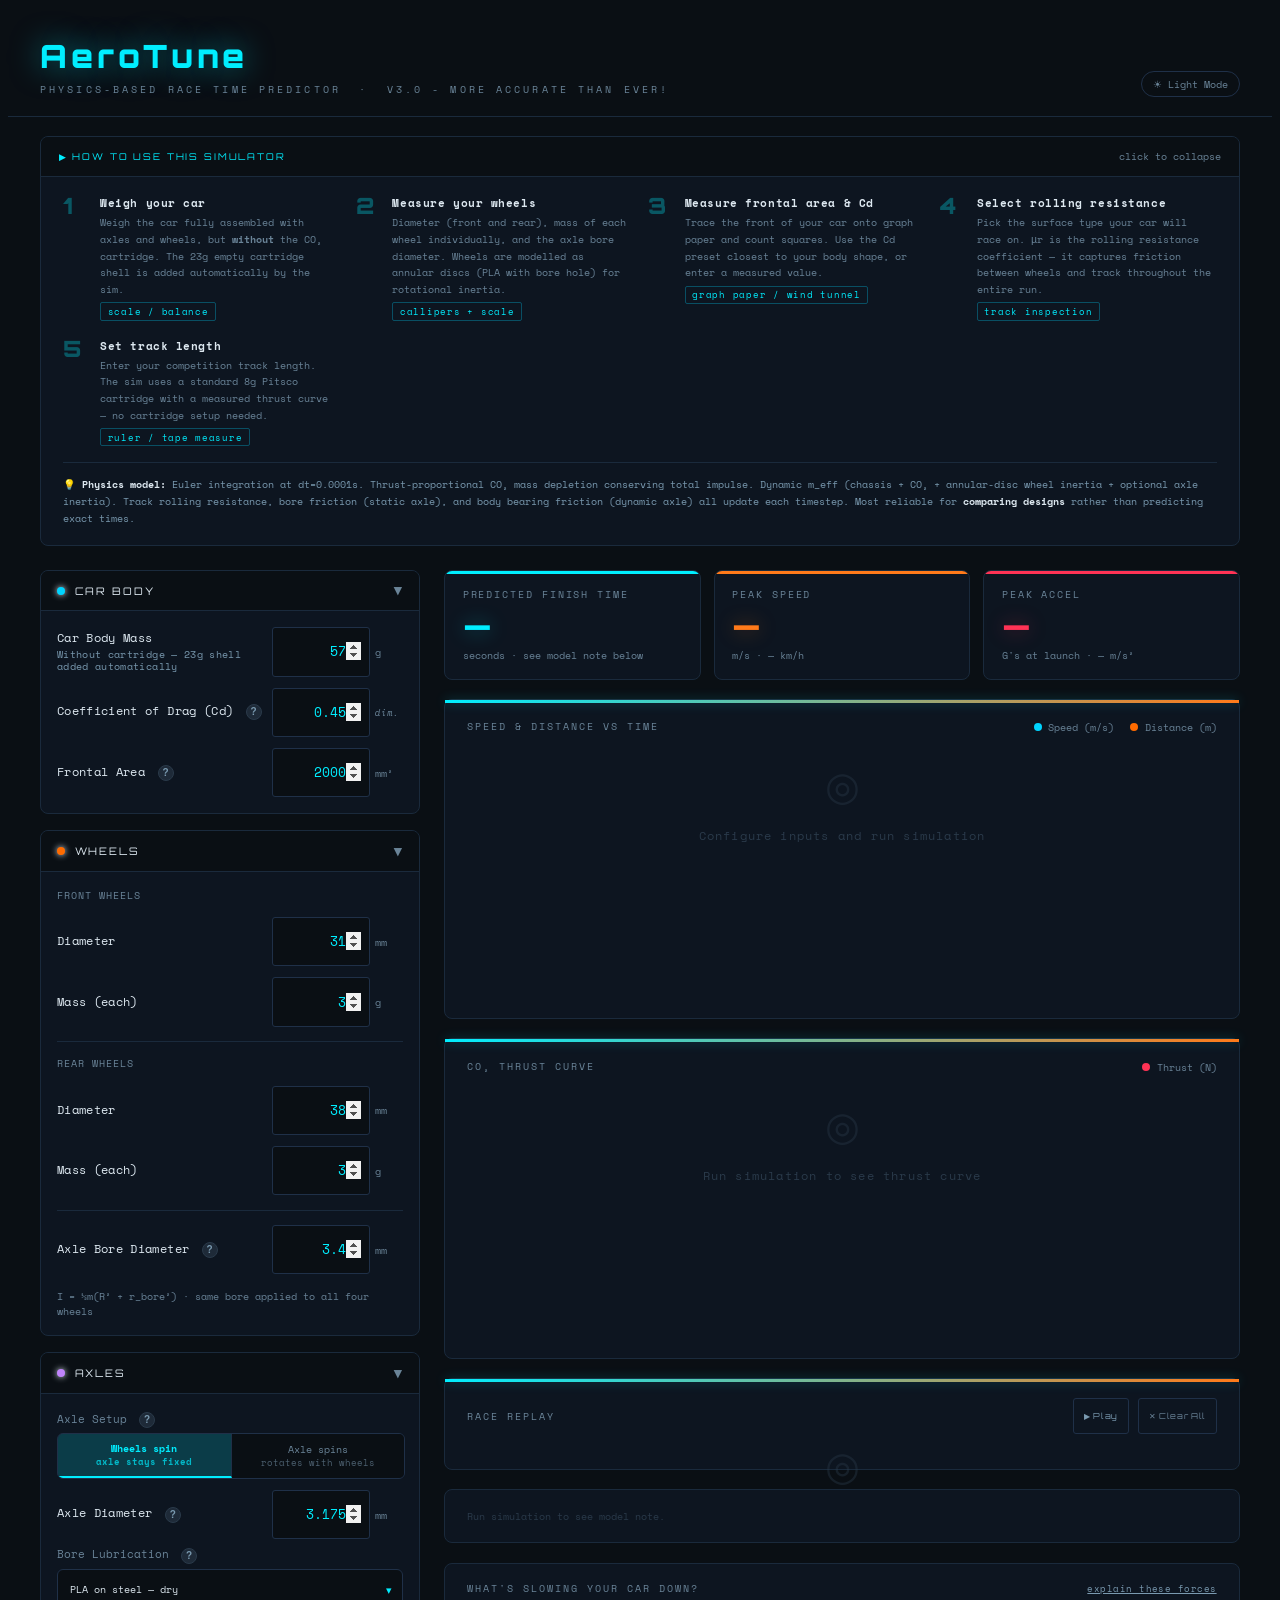
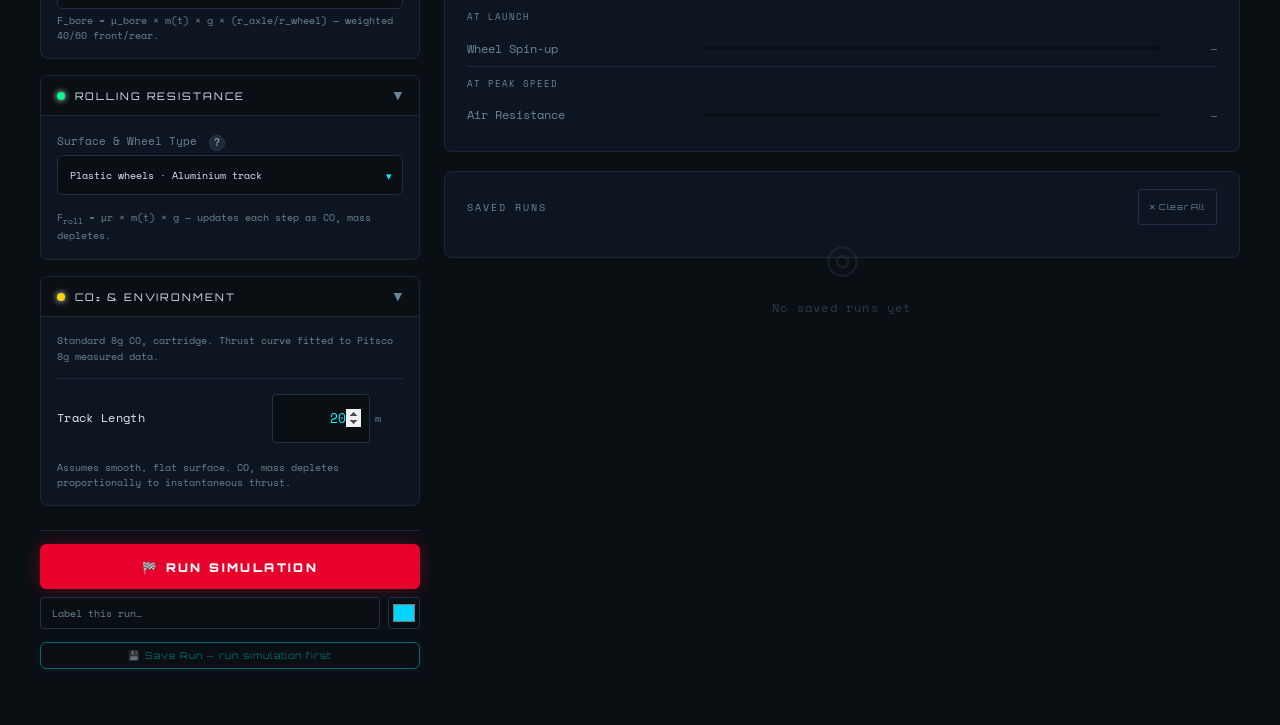
==== commit 36e4628f: "Revert" ====
--- a/index.html
+++ b/index.html
@@ -11,6 +11,8 @@
   <meta property="og:type" content="website">
   <meta property="og:url" content="https://JP7000.github.io/AeroTune">
   <link rel="canonical" href="https://JP7000.github.io/AeroTune">
+
+  <!-- Google Analytics -->
   <script async src="https://www.googletagmanager.com/gtag/js?id=G-X3VV5XXW72"></script>
   <script>
     window.dataLayer = window.dataLayer || [];
@@ -19,18 +21,21 @@
     gtag('config', 'G-X3VV5XXW72');
   </script>
   <meta name="google-site-verification" content="DekrRBbofhLB_k5p50McFN2pv17AHm0qP8BRPqkTiJ0" />
+
   <link rel="stylesheet" href="style.css">
 </head>
 <body>
+
 <div class="header">
   <div class="header-inner">
     <div class="logo">
       <div class="logo-title">AeroTune</div>
-      <div class="logo-sub">Physics-Based Race Time Predictor &nbsp;·&nbsp; v3.0 — More Accurate Than Ever</div>
+      <div class="logo-sub">Physics-Based Race Time Predictor &nbsp;·&nbsp; v3.0 - More Accurate Than Ever!</div>
     </div>
     <button class="theme-toggle" onclick="toggleTheme()" id="theme-btn">☀ Light Mode</button>
   </div>
 </div>
+
 <div class="onboard">
   <div class="onboard-inner">
     <div class="onboard-header" onclick="toggleOnboard(this)">
@@ -38,162 +43,283 @@
       <div class="onboard-toggle" id="onboard-toggle-label">click to collapse</div>
     </div>
     <div class="onboard-body" id="onboard-body">
-      <div class="step"><div class="step-num">1</div><div class="step-content"><div class="step-title">Weigh your car</div><div class="step-desc">Weigh fully assembled with axles and wheels, <strong>without</strong> the CO₂ cartridge. The 23g empty cartridge shell is added automatically.</div><span class="step-tool">scale / balance</span></div></div>
-      <div class="step"><div class="step-num">2</div><div class="step-content"><div class="step-title">Measure your wheels</div><div class="step-desc">Diameter (front and rear), mass of each wheel, and the axle bore diameter. Modelled as annular discs — or enter a measured MOI directly.</div><span class="step-tool">callipers + scale</span></div></div>
-      <div class="step"><div class="step-num">3</div><div class="step-content"><div class="step-title">Measure frontal area &amp; Cd</div><div class="step-desc">Trace the front of your car onto graph paper and count squares. Use the Cd preset closest to your body shape, or enter a measured value.</div><span class="step-tool">graph paper / wind tunnel</span></div></div>
-      <div class="step"><div class="step-num">4</div><div class="step-content"><div class="step-title">Select rolling resistance</div><div class="step-desc">Pick the surface type your car will race on. μr captures friction between wheels and track throughout the entire run.</div><span class="step-tool">track inspection</span></div></div>
-      <div class="step"><div class="step-num">5</div><div class="step-content"><div class="step-title">Set track length</div><div class="step-desc">Enter your competition track length. The sim uses a standard 8g Pitsco cartridge with a measured thrust curve.</div><span class="step-tool">ruler / tape measure</span></div></div>
-      <div class="onboard-note">💡 <strong style="color:var(--text)">Physics model:</strong> Euler integration at dt=0.0001s. Thrust-proportional CO₂ mass depletion. Dynamic m_eff (chassis + CO₂ + wheel inertia + optional axle inertia). Bearing friction and rolling resistance update each timestep. Best used for <strong style="color:var(--text)">comparing designs</strong> — not predicting exact times.</div>
+      <div class="step">
+        <div class="step-num">1</div>
+        <div class="step-content">
+          <div class="step-title">Weigh your car</div>
+          <div class="step-desc">Weigh the car fully assembled with axles and wheels, but <strong>without</strong> the CO₂ cartridge. The 23g empty cartridge shell is added automatically by the sim.</div>
+          <span class="step-tool">scale / balance</span>
+        </div>
+      </div>
+      <div class="step">
+        <div class="step-num">2</div>
+        <div class="step-content">
+          <div class="step-title">Measure your wheels</div>
+          <div class="step-desc">Diameter (front and rear), mass of each wheel individually, and the axle bore diameter. Wheels are modelled as annular discs (PLA with bore hole) for rotational inertia.</div>
+          <span class="step-tool">callipers + scale</span>
+        </div>
+      </div>
+      <div class="step">
+        <div class="step-num">3</div>
+        <div class="step-content">
+          <div class="step-title">Measure frontal area &amp; Cd</div>
+          <div class="step-desc">Trace the front of your car onto graph paper and count squares. Use the Cd preset closest to your body shape, or enter a measured value.</div>
+          <span class="step-tool">graph paper / wind tunnel</span>
+        </div>
+      </div>
+      <div class="step">
+        <div class="step-num">4</div>
+        <div class="step-content">
+          <div class="step-title">Select rolling resistance</div>
+          <div class="step-desc">Pick the surface type your car will race on. μr is the rolling resistance coefficient — it captures friction between wheels and track throughout the entire run.</div>
+          <span class="step-tool">track inspection</span>
+        </div>
+      </div>
+      <div class="step">
+        <div class="step-num">5</div>
+        <div class="step-content">
+          <div class="step-title">Set track length</div>
+          <div class="step-desc">Enter your competition track length. The sim uses a standard 8g Pitsco cartridge with a measured thrust curve — no cartridge setup needed.</div>
+          <span class="step-tool">ruler / tape measure</span>
+        </div>
+      </div>
+      <div class="onboard-note">
+        💡 <strong style="color:var(--text)">Physics model:</strong> Euler integration at dt=0.0001s. Thrust-proportional CO₂ mass depletion conserving total impulse. Dynamic m_eff (chassis + CO₂ + annular-disc wheel inertia + optional axle inertia). Track rolling resistance, bore friction (static axle), and body bearing friction (dynamic axle) all update each timestep. Most reliable for <strong style="color:var(--text)">comparing designs</strong> rather than predicting exact times.
+      </div>
     </div>
   </div>
 </div>
+
 <div class="app">
+
+  <!-- ══════════════ SIDEBAR ══════════════ -->
   <div class="sidebar">
+
+    <!-- Car Body -->
     <div class="section-card">
       <div class="section-header" onclick="toggleSection(this)">
-        <div class="section-dot" style="background:#E8002D"></div>
+        <div class="section-dot" style="background:#00d4ff"></div>
         <div class="section-title">Car Body</div>
         <div class="section-arrow open">▶</div>
       </div>
       <div class="section-body">
-        <div class="input-row"><label>Car Body Mass <span>Without cartridge — 23g shell added automatically</span></label><div class="input-wrap"><input type="number" id="mass" value="57" min="10" max="500" step="0.5"><span class="unit">g</span></div></div>
-        <div class="input-row"><label>Coefficient of Drag (Cd) <button class="tip-btn" onclick="toggleTip(this)">?</button></label><div class="tip-box">Cd measures how easily air flows around your car. Lower is faster. Most CO₂ dragsters with exposed wheels fall between 0.4 and 0.6.</div><div class="input-wrap"><input type="number" id="cd-custom" value="0.45" min="0.05" max="1.5" step="0.01"><span class="unit" style="color:var(--muted);font-style:italic;font-size:.55rem;">dim.</span></div></div>
-        <div class="input-row"><label>Frontal Area <button class="tip-btn" onclick="toggleTip(this)">?</button></label><div class="tip-box">Cross-section area head-on. In Fusion 360: sketch on the front face, use Project to trace the outline, then check the sketch area in the bottom-right corner.</div><div class="input-wrap"><input type="number" id="frontal-override" value="2000" min="100" max="10000" step="10"><span class="unit">mm²</span></div></div>
-      </div>
-    </div>
+        <div class="input-row">
+          <label>Car Body Mass <span>Without cartridge — 23g shell added automatically</span></label>
+          <div class="input-wrap"><input type="number" id="mass" value="57" min="10" max="500" step="0.5"><span class="unit">g</span></div>
+        </div>
+        <div class="input-row">
+          <label>Coefficient of Drag (Cd) <button class="tip-btn" onclick="toggleTip(this)">?</button></label>
+          <div class="tip-box">Cd measures how easily air flows around your car. Lower is faster. Most CO₂ dragsters with exposed wheels fall between 0.4 and 0.6.</div>
+          <div class="input-wrap"><input type="number" id="cd-custom" value="0.45" min="0.05" max="1.5" step="0.01"><span class="unit" style="color:var(--muted);font-style:italic;font-size:.55rem;">dim.</span></div>
+        </div>
+        <div class="input-row">
+          <label>Frontal Area <button class="tip-btn" onclick="toggleTip(this)">?</button></label>
+          <div class="tip-box">Cross-section area head-on. In Fusion 360: sketch on the front face, use Project to trace the outline, then check the sketch area in the bottom-right corner.</div>
+          <div class="input-wrap"><input type="number" id="frontal-override" value="2000" min="100" max="10000" step="10"><span class="unit">mm²</span></div>
+        </div>
+      </div>
+    </div>
+
+    <!-- Wheels -->
     <div class="section-card">
       <div class="section-header" onclick="toggleSection(this)">
-        <div class="section-dot" style="background:#FF8000"></div>
+        <div class="section-dot" style="background:#ff6b00"></div>
         <div class="section-title">Wheels</div>
         <div class="section-arrow open">▶</div>
       </div>
       <div class="section-body">
-        <div style="font-size:.6rem;color:var(--muted);letter-spacing:.12em;text-transform:uppercase;margin-bottom:.2rem;font-weight:600;">Front Wheels</div>
-        <div class="input-row"><label>Diameter</label><div class="input-wrap"><input type="number" id="wf-dia" value="31" min="5" max="80" step="0.5"><span class="unit">mm</span></div></div>
-        <div class="input-row" id="row-wf-mass"><label>Mass (each)</label><div class="input-wrap"><input type="number" id="wf-mass" value="3" min="0.1" max="30" step="0.1"><span class="unit">g</span></div></div>
+        <div style="font-size:.62rem;color:var(--muted);letter-spacing:.1em;text-transform:uppercase;margin-bottom:.2rem;">Front Wheels</div>
+        <div class="input-row">
+          <label>Diameter</label>
+          <div class="input-wrap"><input type="number" id="wf-dia" value="31" min="5" max="80" step="0.5"><span class="unit">mm</span></div>
+        </div>
+        <div class="input-row">
+          <label>Mass (each)</label>
+          <div class="input-wrap"><input type="number" id="wf-mass" value="3" min="0.1" max="30" step="0.1"><span class="unit">g</span></div>
+        </div>
         <hr class="divider">
-        <div style="font-size:.6rem;color:var(--muted);letter-spacing:.12em;text-transform:uppercase;margin-bottom:.2rem;font-weight:600;">Rear Wheels</div>
-        <div class="input-row"><label>Diameter</label><div class="input-wrap"><input type="number" id="wr-dia" value="38" min="5" max="80" step="0.5"><span class="unit">mm</span></div></div>
-        <div class="input-row" id="row-wr-mass"><label>Mass (each)</label><div class="input-wrap"><input type="number" id="wr-mass" value="3" min="0.1" max="30" step="0.1"><span class="unit">g</span></div></div>
+        <div style="font-size:.62rem;color:var(--muted);letter-spacing:.1em;text-transform:uppercase;margin-bottom:.2rem;">Rear Wheels</div>
+        <div class="input-row">
+          <label>Diameter</label>
+          <div class="input-wrap"><input type="number" id="wr-dia" value="38" min="5" max="80" step="0.5"><span class="unit">mm</span></div>
+        </div>
+        <div class="input-row">
+          <label>Mass (each)</label>
+          <div class="input-wrap"><input type="number" id="wr-mass" value="3" min="0.1" max="30" step="0.1"><span class="unit">g</span></div>
+        </div>
         <hr class="divider">
-        <div class="input-full">
-          <label>Wheel Inertia Model <button class="tip-btn" onclick="toggleTip(this)">?</button></label>
-          <div class="tip-box">Annular disc calculates MOI from wheel geometry — good for simple printed wheels. Custom MOI lets you enter a hand-calculated value — more accurate for wheels with spokes, variable infill, or non-uniform walls.</div>
-          <div class="pill-group">
-            <button class="pill-opt active" data-target="wheel-mode" data-value="annular" onclick="setPill(this);toggleWheelMode()">Annular Disc<br><span style="font-size:.55rem;opacity:.7;text-transform:none;letter-spacing:0;">I = ½m(R²+r²)</span></button>
-            <button class="pill-opt" data-target="wheel-mode" data-value="moi" onclick="setPill(this);toggleWheelMode()">Custom MOI<br><span style="font-size:.55rem;opacity:.7;text-transform:none;letter-spacing:0;">measured / calculated</span></button>
-          </div>
-          <input type="hidden" id="wheel-mode" value="annular">
-        </div>
-        <div id="annular-opts">
-          <div class="input-row" style="margin-top:.3rem;"><label>Axle Bore Diameter <button class="tip-btn" onclick="toggleTip(this)">?</button></label><div class="tip-box">Diameter of the hole through the centre of each wheel. I = ½m(R_outer² + R_bore²). Typical 1/8″ axle → bore ≈ 3.2–3.5 mm.</div><div class="input-wrap"><input type="number" id="bore-dia" value="3.4" min="0.5" max="15" step="0.05"><span class="unit">mm</span></div></div>
-          <div style="font-size:.58rem;color:var(--muted);line-height:1.6;margin-top:.2rem;font-weight:300;">I = ½m(R² + r_bore²) · applied to all four wheels</div>
-        </div>
-        <div id="moi-opts" style="display:none;">
-          <div style="display:flex;justify-content:space-between;align-items:center;margin:.4rem 0 .5rem;">
-            <div style="font-size:.62rem;color:var(--muted);font-weight:600;text-transform:uppercase;letter-spacing:.1em;">Units</div>
-            <div style="display:flex;gap:0;border:1px solid var(--border2);border-radius:4px;overflow:hidden;">
-              <button id="moi-btn-gcm2" onclick="setMoiUnit('gcm2')" style="font-family:var(--font-display);font-size:.6rem;font-weight:700;padding:.25rem .6rem;border:none;cursor:pointer;background:rgba(232,0,45,0.15);color:var(--accent);">g·cm²</button>
-              <button id="moi-btn-kgm2" onclick="setMoiUnit('kgm2')" style="font-family:var(--font-display);font-size:.6rem;font-weight:400;padding:.25rem .6rem;border:none;cursor:pointer;background:var(--surface);color:var(--muted);">kg·m²</button>
-            </div>
-          </div>
-          <div class="input-row"><label>Front Wheel MOI <span>per wheel</span></label><div class="input-wrap"><input type="number" id="moi-front" value="0.5" min="0.0001" max="100000" step="0.01"><span class="unit" id="moi-unit-lbl">g·cm²</span></div></div>
-          <div class="input-row" style="margin-top:.4rem;"><label>Rear Wheel MOI <span>per wheel</span></label><div class="input-wrap"><input type="number" id="moi-rear" value="0.8" min="0.0001" max="100000" step="0.01"><span class="unit" id="moi-unit-lbl2">g·cm²</span></div></div>
-          <div style="font-size:.58rem;color:var(--muted);line-height:1.6;margin-top:.3rem;font-weight:300;">m_rot_eff = 2·I_F/r_F² + 2·I_R/r_R² — wheel diameters still required</div>
-        </div>
-      </div>
-    </div>
+        <div class="input-row">
+          <label>Axle Bore Diameter <button class="tip-btn" onclick="toggleTip(this)">?</button></label>
+          <div class="tip-box">The diameter of the hole through the centre of each wheel. Measure with callipers. PLA wheels are modelled as annular discs: I = ½m(R_outer² + R_bore²). A larger bore pushes mass further from the axis, increasing rotational inertia. Typical 1/8&quot; steel axle → bore ≈ 3.2–3.5 mm.</div>
+          <div class="input-wrap"><input type="number" id="bore-dia" value="3.4" min="0.5" max="15" step="0.05"><span class="unit">mm</span></div>
+        </div>
+        <div style="font-size:.6rem;color:var(--muted);line-height:1.6;margin-top:.2rem;">
+          I = ½m(R² + r_bore²) · same bore applied to all four wheels
+        </div>
+      </div>
+    </div>
+
+    <!-- Axles -->
     <div class="section-card">
       <div class="section-header" onclick="toggleSection(this)">
-        <div class="section-dot" style="background:#C0C0C0"></div>
+        <div class="section-dot" style="background:#c084fc"></div>
         <div class="section-title">Axles</div>
         <div class="section-arrow open">▶</div>
       </div>
       <div class="section-body">
         <div class="input-full">
           <label>Axle Setup <button class="tip-btn" onclick="toggleTip(this)">?</button></label>
-          <div class="tip-box"><strong>Wheels spin / axle fixed:</strong> Standard for F1 in Schools. Bearings pressed into wheel hub ride on the fixed axle — only wheels spin.<br><br><strong>Axle spins with wheels:</strong> Both wheel and axle inertia must be overcome at launch.</div>
+          <div class="tip-box">
+            <strong>Wheels spin / axle fixed:</strong> The axle is glued or press-fit into the car body and does not rotate. Only the wheels spin — axle inertia adds nothing.<br><br>
+            <strong>Axle spins with wheels:</strong> The axle is free to rotate and turns with the wheels. Both the wheel and axle inertia must be overcome at launch. Solid-cylinder axle: I = ½mr², contributing an extra ½m_axle effective mass per axle.
+          </div>
           <div class="pill-group">
-            <button class="pill-opt active" data-target="axle-setup" data-value="static" onclick="setPill(this);updateAxleSetup()">Wheels spin<br><span style="font-size:.55rem;opacity:.7;text-transform:none;letter-spacing:0;">axle stays fixed</span></button>
-            <button class="pill-opt" data-target="axle-setup" data-value="dynamic" onclick="setPill(this);updateAxleSetup()">Axle spins<br><span style="font-size:.55rem;opacity:.7;text-transform:none;letter-spacing:0;">rotates with wheels</span></button>
+            <button class="pill-opt active" data-target="axle-setup" data-value="static" onclick="setPill(this);updateAxleSetup()">Wheels spin<br><span style="font-size:.55rem;opacity:.7;">axle stays fixed</span></button>
+            <button class="pill-opt" data-target="axle-setup" data-value="dynamic" onclick="setPill(this);updateAxleSetup()">Axle spins<br><span style="font-size:.55rem;opacity:.7;">rotates with wheels</span></button>
           </div>
           <input type="hidden" id="axle-setup" value="static">
         </div>
         <div id="axle-static-opts">
-          <div class="input-row"><label>Axle Diameter <button class="tip-btn" onclick="toggleTip(this)">?</button></label><div class="tip-box">Outside diameter of the steel axle rod. Standard CO₂ dragster axles are 1/8″ (3.175 mm). Used to calculate bearing friction: F_bearing = μ × m × g × (r_axle / r_wheel).</div><div class="input-wrap"><input type="number" id="axle-dia-static" value="3.175" min="1" max="10" step="0.025"><span class="unit">mm</span></div></div>
+          <div class="input-row">
+            <label>Axle Diameter <button class="tip-btn" onclick="toggleTip(this)">?</button></label>
+            <div class="tip-box">Outside diameter of the steel axle rod. Standard CO₂ dragster axles are 1/8" (3.175 mm). Used to calculate bore friction: F_bore = μ_bore × m × g × (r_axle / r_wheel).</div>
+            <div class="input-wrap"><input type="number" id="axle-dia-static" value="3.175" min="1" max="10" step="0.025"><span class="unit">mm</span></div>
+          </div>
           <div class="input-full" style="margin-top:.4rem;">
-            <label>Axle Bearing Type <button class="tip-btn" onclick="toggleTip(this)">?</button></label>
-            <div class="tip-box">F1 in Schools cars use ball bearings pressed into the wheel hub — the wheel spins around a fixed axle, with the bearing inner race riding on the axle surface. Select your bearing type below.</div>
-            <div class="styled-select-wrap"><select id="mu-bore-preset" class="styled-select" onchange="applyMuBorePreset()"><option value="0.001">Ball bearing — ABEC 5/7 (competition)</option><option value="0.003">Ball bearing — standard</option><option value="0.005">Needle bearing</option><option value="0.06">Flanged brass bushing</option><option value="0.08">Brass bushing</option><option value="0.15">PLA bore — wax / petroleum jelly</option><option value="0.10">PLA bore — graphite</option><option value="0.25">PLA bore — dry (no bearing)</option><option value="custom">Custom μ…</option></select></div>
-          </div>
-          <div class="input-row" id="mu-bore-custom-row" style="display:none;"><label>Custom μ_bearing</label><div class="input-wrap"><input type="number" id="mu-bore-custom" value="0.003" min="0.0001" max="1.0" step="0.001" oninput="syncCustomMuBore()"><span class="unit"></span></div></div>
-          <input type="hidden" id="mu-bore" value="0.001">
-          <div style="font-size:.58rem;color:var(--muted);margin-top:.3rem;line-height:1.5;font-weight:300;">F_bearing = μ × m(t) × g × (r_axle/r_wheel) — weighted 40/60 front/rear.</div>
+            <label>Bore Lubrication <button class="tip-btn" onclick="toggleTip(this)">?</button></label>
+            <div class="tip-box">Friction coefficient (μ) between the PLA wheel bore and the steel axle. Dry PLA-on-steel is ~0.25. Graphite powder reduces this to ~0.10.</div>
+            <div class="styled-select-wrap">
+              <select id="mu-bore-preset" class="styled-select" onchange="applyMuBorePreset()">
+                <option value="0.25">PLA on steel — dry</option>
+                <option value="0.10">PLA on steel — graphite</option>
+                <option value="0.15">PLA on steel — wax / petroleum jelly</option>
+                <option value="custom">Custom μ…</option>
+              </select>
+            </div>
+          </div>
+          <div class="input-row" id="mu-bore-custom-row" style="display:none;">
+            <label>Custom μ_bore</label>
+            <div class="input-wrap"><input type="number" id="mu-bore-custom" value="0.25" min="0.01" max="1.0" step="0.01" oninput="syncCustomMuBore()"><span class="unit"></span></div>
+          </div>
+          <input type="hidden" id="mu-bore" value="0.25">
+          <div style="font-size:.6rem;color:var(--muted);margin-top:.3rem;line-height:1.5;">
+            F_bore = μ_bore × m(t) × g × (r_axle/r_wheel) — weighted 40/60 front/rear.
+          </div>
         </div>
         <div id="axle-dynamic-opts" style="display:none;">
-          <div style="font-size:.58rem;color:var(--muted);margin:.2rem 0 .6rem;line-height:1.5;font-weight:300;">Axle rotates with wheels — inertia penalty plus body bearing friction where the axle sits in the car body.</div>
-          <div class="input-row"><label>Axle Diameter <button class="tip-btn" onclick="toggleTip(this)">?</button></label><div class="tip-box">Outside diameter of the spinning axle rod. Standard CO₂ dragster axles are 1/8″ (3.175 mm) steel.</div><div class="input-wrap"><input type="number" id="axle-dia" value="3.175" min="1" max="10" step="0.025"><span class="unit">mm</span></div></div>
-          <div class="input-row"><label>Axle Mass <span>one axle</span></label><div class="input-wrap"><input type="number" id="axle-mass" value="4.0" min="0.5" max="30" step="0.1"><span class="unit">g</span></div></div>
+          <div style="font-size:.6rem;color:var(--muted);margin:.2rem 0 .6rem;line-height:1.5;">
+            Axle rotates with wheels — no bore sliding friction. Inertia penalty plus body bearing friction where the axle sits in the car body.
+          </div>
+          <div class="input-row">
+            <label>Axle Diameter <button class="tip-btn" onclick="toggleTip(this)">?</button></label>
+            <div class="tip-box">Outside diameter of the spinning axle rod. Standard CO₂ dragster axles are 1/8" (3.175 mm) steel. Used for both rotational inertia and body bearing friction calculations.</div>
+            <div class="input-wrap"><input type="number" id="axle-dia" value="3.175" min="1" max="10" step="0.025"><span class="unit">mm</span></div>
+          </div>
+          <div class="input-row">
+            <label>Axle Mass <span>one axle</span></label>
+            <div class="input-wrap"><input type="number" id="axle-mass" value="4.0" min="0.5" max="30" step="0.1"><span class="unit">g</span></div>
+          </div>
           <div class="input-full" style="margin-top:.4rem;">
             <label>Body Bearing Lubrication <button class="tip-btn" onclick="toggleTip(this)">?</button></label>
-            <div class="tip-box">Steel axle spinning in PLA body hole. F = μ_body × m(t) × g × (r_axle/r_wheel), weighted 40/60 front/rear.</div>
-            <div class="styled-select-wrap"><select id="mu-body-preset" class="styled-select" onchange="applyMuBodyPreset()"><option value="0.25">Steel on PLA — dry</option><option value="0.10">Steel on PLA — graphite</option><option value="0.15">Steel on PLA — wax</option><option value="custom">Custom μ…</option></select></div>
-          </div>
-          <div class="input-row" id="mu-body-custom-row" style="display:none;"><label>Custom μ_body</label><div class="input-wrap"><input type="number" id="mu-body-custom" value="0.25" min="0.01" max="1.0" step="0.01" oninput="syncCustomMuBody()"><span class="unit"></span></div></div>
+            <div class="tip-box">Steel axle spinning in PLA body hole. F = μ_body × m(t) × g × (r_axle/r_wheel), weighted 40/60 front/rear. Steel-on-PLA dry is ~0.25. Graphite reduces to ~0.10.</div>
+            <div class="styled-select-wrap">
+              <select id="mu-body-preset" class="styled-select" onchange="applyMuBodyPreset()">
+                <option value="0.25">Steel on PLA — dry</option>
+                <option value="0.10">Steel on PLA — graphite</option>
+                <option value="0.15">Steel on PLA — wax</option>
+                <option value="custom">Custom μ…</option>
+              </select>
+            </div>
+          </div>
+          <div class="input-row" id="mu-body-custom-row" style="display:none;">
+            <label>Custom μ_body</label>
+            <div class="input-wrap"><input type="number" id="mu-body-custom" value="0.25" min="0.01" max="1.0" step="0.01" oninput="syncCustomMuBody()"><span class="unit"></span></div>
+          </div>
           <input type="hidden" id="mu-body" value="0.25">
-          <div style="font-size:.58rem;color:var(--muted);margin-top:.3rem;line-height:1.5;font-weight:300;">F_body = μ_body × m(t) × g × (r_axle/r_wheel) — weighted 40/60 front/rear.</div>
-        </div>
-      </div>
-    </div>
+          <div style="font-size:.6rem;color:var(--muted);margin-top:.3rem;line-height:1.5;">
+            F_body = μ_body × m(t) × g × (r_axle/r_wheel) — weighted 40/60 front/rear.
+          </div>
+        </div>
+      </div>
+    </div>
+
+    <!-- Rolling Resistance -->
     <div class="section-card">
       <div class="section-header" onclick="toggleSection(this)">
-        <div class="section-dot" style="background:#39B54A"></div>
+        <div class="section-dot" style="background:#00ff88"></div>
         <div class="section-title">Rolling Resistance</div>
         <div class="section-arrow open">▶</div>
       </div>
       <div class="section-body">
         <div class="input-full">
           <label>Surface &amp; Wheel Type <button class="tip-btn" onclick="toggleTip(this)">?</button></label>
-          <div class="tip-box">Rolling resistance coefficient (μr) captures energy lost as wheels flex and deform against the track. F_roll = μr × m × g.</div>
-          <div class="styled-select-wrap"><select id="mu-r-preset" class="styled-select" onchange="applyMuPreset()"><option value="0.010">Plastic wheels · Aluminium track</option><option value="0.013">Plastic wheels · Wood / MDF track</option><option value="0.018">Plastic wheels · Jointed sheet metal</option><option value="0.008">Urethane wheels · Aluminium track</option><option value="custom">Custom μr value…</option></select></div>
-        </div>
-        <div class="input-row" id="mu-r-custom-row" style="display:none"><label>Custom μr <button class="tip-btn" onclick="toggleTip(this)">?</button></label><div class="tip-box">Dimensionless rolling resistance coefficient. Typical CO₂ dragster range: 0.006–0.025.</div><div class="input-wrap"><input type="number" id="mu-r-custom" value="0.010" min="0.001" max="0.1" step="0.001" oninput="syncCustomMuR()"><span class="unit"></span></div></div>
+          <div class="tip-box">Rolling resistance coefficient (μr) captures energy lost as wheels flex and deform against the track. F_roll = μr × m × g. Smooth aluminium gives the lowest values.</div>
+          <div class="styled-select-wrap">
+            <select id="mu-r-preset" class="styled-select" onchange="applyMuPreset()">
+              <option value="0.010">Plastic wheels · Aluminium track</option>
+              <option value="0.013">Plastic wheels · Wood / MDF track</option>
+              <option value="0.018">Plastic wheels · Jointed sheet metal</option>
+              <option value="0.008">Urethane wheels · Aluminium track</option>
+              <option value="custom">Custom μr value…</option>
+            </select>
+          </div>
+        </div>
+        <div class="input-row" id="mu-r-custom-row" style="display:none">
+          <label>Custom μr <button class="tip-btn" onclick="toggleTip(this)">?</button></label>
+          <div class="tip-box">Dimensionless rolling resistance coefficient. Typical CO₂ dragster range: 0.006–0.025.</div>
+          <div class="input-wrap"><input type="number" id="mu-r-custom" value="0.010" min="0.001" max="0.1" step="0.001" oninput="syncCustomMuR()"><span class="unit"></span></div>
+        </div>
         <input type="hidden" id="mu-r" value="0.010">
-        <div style="font-size:.58rem;color:var(--muted);line-height:1.6;margin-top:.2rem;font-weight:300;">F<sub>roll</sub> = μr × m(t) × g — updates each step as CO₂ mass depletes.</div>
-      </div>
-    </div>
+        <div style="font-size:.6rem;color:var(--muted);line-height:1.6;margin-top:.2rem;">
+          F<sub>roll</sub> = μr × m(t) × g — updates each step as CO₂ mass depletes.
+        </div>
+      </div>
+    </div>
+
+    <!-- CO₂ & Environment -->
     <div class="section-card">
       <div class="section-header" onclick="toggleSection(this)">
-        <div class="section-dot" style="background:#FFD700"></div>
+        <div class="section-dot" style="background:#ffd600"></div>
         <div class="section-title">CO₂ &amp; Environment</div>
         <div class="section-arrow open">▶</div>
       </div>
       <div class="section-body">
-        <div style="font-size:.58rem;color:var(--muted);line-height:1.6;font-weight:300;">Standard 8g CO₂ cartridge. Thrust curve fitted to Pitsco 8g measured data.</div>
+        <div style="font-size:.6rem;color:var(--muted);line-height:1.6;">
+          Standard 8g CO₂ cartridge. Thrust curve fitted to Pitsco 8g measured data.
+        </div>
         <input type="hidden" id="co2-F0" value="18.3">
         <input type="hidden" id="co2-tau" value="0.1174">
         <input type="hidden" id="co2-dur" value="0.45">
         <hr class="divider">
-        <div class="input-row"><label>Track Length</label><div class="input-wrap"><input type="number" id="track" value="20" min="5" max="100" step="0.5"><span class="unit">m</span></div></div>
-        <div style="font-size:.58rem;color:var(--muted);margin-top:.4rem;line-height:1.5;font-weight:300;">Assumes smooth, flat surface. CO₂ mass depletes proportionally to instantaneous thrust.</div>
-      </div>
-    </div>
+        <div class="input-row">
+          <label>Track Length</label>
+          <div class="input-wrap"><input type="number" id="track" value="20" min="5" max="100" step="0.5"><span class="unit">m</span></div>
+        </div>
+        <div style="font-size:.6rem;color:var(--muted);margin-top:.4rem;line-height:1.5;">
+          Assumes smooth, flat surface. CO₂ mass depletes proportionally to instantaneous thrust.
+        </div>
+      </div>
+    </div>
+
     <div class="sidebar-sticky">
       <div id="validation-banner"></div>
-      <button class="run-btn" onclick="runSim()">🏁 Run Simulation</button>
+      <button class="run-btn" onclick="runSim()">🏁 RUN SIMULATION</button>
       <div class="save-bar">
         <div style="display:flex;gap:.5rem;align-items:center;width:100%;">
           <input type="text" id="run-label" placeholder="Label this run…" class="save-input"/>
-          <input type="color" id="run-colour" value="#00D2BE" title="Pick run colour" style="width:32px;height:32px;padding:2px;border:1px solid var(--border2);border-radius:3px;background:var(--surface);cursor:pointer;flex-shrink:0;">
+          <input type="color" id="run-colour" value="#00d4ff" title="Pick run colour" style="width:32px;height:32px;padding:2px;border:1px solid var(--border2);border-radius:3px;background:var(--surface);cursor:pointer;flex-shrink:0;">
         </div>
         <button class="save-btn" id="save-btn" onclick="saveRun()" style="width:100%;margin-top:.4rem;opacity:.4;cursor:not-allowed;" disabled>💾 Save Run — run simulation first</button>
       </div>
     </div>
+
   </div>
 
+  <!-- ══════════════ MAIN ══════════════ -->
   <div class="main">
+
     <div class="results-grid">
-      <div class="result-card rc-red">
+      <div class="result-card rc-cyan">
         <div class="result-label">Predicted Finish Time</div>
         <div style="display:flex;align-items:baseline;gap:.6rem;">
           <div class="result-value" id="r-time">—</div>
@@ -201,33 +327,15 @@
         </div>
         <div class="result-unit">seconds · see model note below</div>
       </div>
-      <div class="result-card rc-teal">
+      <div class="result-card rc-orange">
         <div class="result-label">Peak Speed</div>
         <div class="result-value" id="r-speed">—</div>
         <div class="result-unit">m/s · <span id="r-kmh">—</span> km/h</div>
       </div>
-      <div class="result-card rc-amber">
+      <div class="result-card rc-red">
         <div class="result-label">Peak Accel</div>
         <div class="result-value" id="r-g">—</div>
         <div class="result-unit">G's at launch · <span id="r-ms2">—</span> m/s²</div>
-      </div>
-    </div>
-
-    <div class="breakdown-card" id="forces-card">
-      <div class="breakdown-title" style="display:flex;justify-content:space-between;align-items:center;">
-        <span>What's Slowing Your Car?</span>
-        <span style="font-size:.58rem;color:var(--muted);cursor:pointer;text-decoration:underline;font-family:var(--font-mono);font-weight:400;letter-spacing:.05em;text-transform:none;" onclick="toggleForcesExplain()">explain</span>
-      </div>
-      <div id="forces-explain" style="display:none;font-size:.63rem;color:var(--muted);line-height:1.7;background:var(--surface);border-radius:3px;padding:.6rem .8rem;margin-bottom:.8rem;font-weight:300;">
-        <strong style="color:var(--text);font-weight:700;">At launch</strong> — air drag is zero. All resistance is wheel spin-up inertia: F = m_rot_eff × a_launch.<br><br>
-        <strong style="color:var(--text);font-weight:700;">At peak speed</strong> — air drag dominates, growing with v². The biggest force to fight at high speed.
-      </div>
-      <div id="forces-prerun" style="font-size:.62rem;color:var(--muted);text-align:center;padding:.6rem 0;font-weight:300;letter-spacing:.06em;">Run simulation to populate force breakdown</div>
-      <div id="forces-data" style="display:none;">
-        <div style="font-size:.56rem;letter-spacing:.14em;color:var(--muted);text-transform:uppercase;margin-bottom:.4rem;font-weight:600;">At Launch</div>
-        <div class="breakdown-row"><div class="bd-label">Wheel Spin-up</div><div class="bd-bar-wrap"><div class="bd-bar" id="bar-rot" style="background:var(--yellow);width:0%"></div></div><div class="bd-val" id="val-rot">—</div></div>
-        <div style="font-size:.56rem;letter-spacing:.14em;color:var(--muted);text-transform:uppercase;margin-bottom:.4rem;margin-top:.6rem;font-weight:600;">At Peak Speed</div>
-        <div class="breakdown-row"><div class="bd-label">Air Resistance</div><div class="bd-bar-wrap"><div class="bd-bar" id="bar-aero" style="background:var(--teal);width:0%"></div></div><div class="bd-val" id="val-aero">—</div></div>
       </div>
     </div>
 
@@ -235,30 +343,13 @@
       <div class="chart-header">
         <div class="chart-title">Speed &amp; Distance vs Time</div>
         <div class="chart-legend">
-          <div class="legend-item"><div class="legend-dot" style="background:#00D2BE"></div>Speed (m/s)</div>
-          <div class="legend-item"><div class="legend-dot" style="background:#FF8000"></div>Distance (m)</div>
+          <div class="legend-item"><div class="legend-dot" style="background:#00d4ff"></div>Speed (m/s)</div>
+          <div class="legend-item"><div class="legend-dot" style="background:#ff6b00"></div>Distance (m)</div>
         </div>
       </div>
       <div id="chart-empty" class="empty-state">
-        <svg viewBox="0 0 320 110" xmlns="http://www.w3.org/2000/svg" style="max-width:320px;width:90%;opacity:.75;">
-          <defs>
-            <marker id="ah-t" markerWidth="7" markerHeight="6" refX="6" refY="3" orient="auto"><path d="M0,0 L7,3 L0,6 Z" fill="#E8002D"/></marker>
-            <marker id="ah-d" markerWidth="7" markerHeight="6" refX="6" refY="3" orient="auto"><path d="M0,0 L7,3 L0,6 Z" fill="#00D2BE"/></marker>
-          </defs>
-          <path d="M 102,55 C 108,43 132,39 160,39 L 228,39 C 246,39 254,47 254,55 C 254,63 246,71 228,71 L 160,71 C 132,71 108,67 102,55 Z" fill="var(--panel)" stroke="var(--border2)" stroke-width="1.5"/>
-          <rect x="132" y="32" width="14" height="9" rx="2" fill="var(--border)" stroke="var(--border2)" stroke-width="1"/>
-          <rect x="132" y="69" width="14" height="9" rx="2" fill="var(--border)" stroke="var(--border2)" stroke-width="1"/>
-          <rect x="204" y="32" width="14" height="9" rx="2" fill="var(--border)" stroke="var(--border2)" stroke-width="1"/>
-          <rect x="204" y="69" width="14" height="9" rx="2" fill="var(--border)" stroke="var(--border2)" stroke-width="1"/>
-          <line x1="257" y1="55" x2="308" y2="55" stroke="#E8002D" stroke-width="2.5" marker-end="url(#ah-t)"/>
-          <text x="283" y="47" font-family="'Titillium Web',sans-serif" font-size="8" font-weight="700" fill="#E8002D" text-anchor="middle" letter-spacing="1.5">THRUST</text>
-          <line x1="99" y1="55" x2="48" y2="55" stroke="#00D2BE" stroke-width="2" marker-end="url(#ah-d)"/>
-          <text x="74" y="47" font-family="'Titillium Web',sans-serif" font-size="8" font-weight="700" fill="#00D2BE" text-anchor="middle" letter-spacing="1.5">DRAG</text>
-          <line x1="139" y1="80" x2="139" y2="91" stroke="var(--muted)" stroke-width="1" stroke-dasharray="2,2" opacity=".5"/>
-          <line x1="211" y1="80" x2="211" y2="91" stroke="var(--muted)" stroke-width="1" stroke-dasharray="2,2" opacity=".5"/>
-          <text x="175" y="101" font-family="'Titillium Web',sans-serif" font-size="7" fill="var(--muted)" text-anchor="middle" letter-spacing="1">ROLLING RESISTANCE · WHEEL INERTIA</text>
-        </svg>
-        <div class="empty-text">Configure inputs · Run simulation</div>
+        <div class="empty-icon">◎</div>
+        <div class="empty-text">Configure inputs and run simulation</div>
       </div>
       <canvas id="chart" style="display:none;height:200px;"></canvas>
     </div>
@@ -266,18 +357,12 @@
     <div class="chart-card" id="thrust-card">
       <div class="chart-header">
         <div class="chart-title">CO₂ Thrust Curve</div>
-        <div class="chart-legend"><div class="legend-item"><div class="legend-dot" style="background:#E8002D"></div>Thrust (N)</div></div>
+        <div class="chart-legend">
+          <div class="legend-item"><div class="legend-dot" style="background:#ff3355"></div>Thrust (N)</div>
+        </div>
       </div>
       <div id="thrust-empty" class="empty-state">
-        <svg viewBox="0 0 280 100" xmlns="http://www.w3.org/2000/svg" style="max-width:260px;width:90%;opacity:.7;">
-          <line x1="30" y1="10" x2="30" y2="80" stroke="var(--border2)" stroke-width="1"/>
-          <line x1="30" y1="80" x2="260" y2="80" stroke="var(--border2)" stroke-width="1"/>
-          <path d="M 30,14 C 55,15 72,26 92,44 C 112,60 135,69 158,74 C 180,77 205,79 240,79 L 258,79 L 258,80 L 30,80 Z" fill="#E8002D" opacity=".06"/>
-          <path d="M 30,14 C 55,15 72,26 92,44 C 112,60 135,69 158,74 C 180,77 205,79 240,79 L 258,79" stroke="#E8002D" stroke-width="2" fill="none" stroke-dasharray="5,4" opacity=".45"/>
-          <text x="22" y="18" font-family="'Titillium Web',sans-serif" font-size="8" fill="#E8002D" text-anchor="end" opacity=".5">F₀</text>
-          <text x="144" y="95" font-family="'Titillium Web',sans-serif" font-size="7" fill="var(--muted)" text-anchor="middle" letter-spacing="2">TIME →</text>
-          <text x="10" y="50" font-family="'Titillium Web',sans-serif" font-size="7" fill="var(--muted)" text-anchor="middle" letter-spacing="1" transform="rotate(-90,10,50)">THRUST</text>
-        </svg>
+        <div class="empty-icon">◎</div>
         <div class="empty-text">Run simulation to see thrust curve</div>
       </div>
       <canvas id="thrust-chart" style="display:none"></canvas>
@@ -285,49 +370,70 @@
 
     <div class="chart-card" id="replay-card">
       <div class="chart-header">
-        <div class="chart-title">🏁 Head-to-Head Race Replay</div>
+        <div class="chart-title">Race Replay</div>
         <div style="display:flex;gap:.6rem;align-items:center;">
           <div id="replay-time-display" style="display:flex;flex-direction:column;gap:.2rem;align-items:flex-end;"></div>
           <button class="mini-btn" id="replay-btn" onclick="startReplay()">▶ Play</button>
-          <button class="mini-btn danger" onclick="clearAllRuns()">✕ Clear</button>
+          <button class="mini-btn danger" onclick="clearAllRuns()">✕ Clear All</button>
         </div>
       </div>
       <div id="replay-empty" class="empty-state">
-        <svg viewBox="0 0 280 80" xmlns="http://www.w3.org/2000/svg" style="max-width:260px;width:90%;opacity:.7;">
-          <rect x="20" y="10" width="240" height="22" rx="3" fill="var(--panel)" stroke="var(--border2)" stroke-width="1"/>
-          <rect x="20" y="44" width="240" height="22" rx="3" fill="var(--panel)" stroke="var(--border2)" stroke-width="1"/>
-          <line x1="258" y1="8" x2="258" y2="68" stroke="var(--muted)" stroke-width="1.5" stroke-dasharray="3,3" opacity=".45"/>
-          <rect x="23" y="14" width="18" height="12" rx="2" fill="#00D2BE" opacity=".65"/>
-          <rect x="23" y="48" width="18" height="12" rx="2" fill="#E8002D" opacity=".65"/>
-          <text x="144" y="76" font-family="'Titillium Web',sans-serif" font-size="7" fill="var(--muted)" text-anchor="middle" letter-spacing="2">SAVE RUNS TO RACE</text>
-        </svg>
-        <div class="empty-text">Save runs to see head-to-head replay</div>
+        <div class="empty-icon">◎</div>
+        <div class="empty-text">Save runs to see replay</div>
       </div>
       <canvas id="replay-canvas" height="90" style="display:none;width:100%;border-radius:4px;"></canvas>
       <div id="replay-runs-legend" style="display:flex;gap:1rem;flex-wrap:wrap;margin-top:.6rem;"></div>
     </div>
 
     <div class="range-card" id="range-card">
-      <div class="range-note" id="range-note" style="color:var(--muted);">Run simulation to see model note.</div>
+      <div class="range-note" id="range-note" style="color:var(--muted2);">Run simulation to see model note.</div>
+    </div>
+
+    <div class="breakdown-card" id="forces-card">
+      <div class="breakdown-title" style="display:flex;justify-content:space-between;align-items:center;">
+        <span>What's slowing your car down?</span>
+        <span style="font-size:.58rem;color:#7a9ab0;cursor:pointer;text-decoration:underline;font-family:var(--font-mono);font-weight:400;letter-spacing:.05em;text-transform:none;" onclick="toggleForcesExplain()">explain these forces</span>
+      </div>
+      <div id="forces-explain" style="display:none;font-size:.63rem;color:#7a9ab0;line-height:1.7;background:var(--surface);border-radius:3px;padding:.6rem .8rem;margin-bottom:.8rem;">
+        <strong style="color:var(--text);">At launch</strong> air drag is zero. Resistance is wheel spin-up inertia only — PLA wheels as annular discs: I = ½m(R² + r_bore²).<br><br>
+        <strong style="color:var(--text);">At peak speed</strong> air drag dominates — grows with v² and is the biggest force to fight at high speed.
+      </div>
+      <div style="font-size:.58rem;letter-spacing:.1em;color:var(--muted);text-transform:uppercase;margin-bottom:.4rem;">At Launch</div>
+      <div class="breakdown-row">
+        <div class="bd-label">Wheel Spin-up</div>
+        <div class="bd-bar-wrap"><div class="bd-bar" id="bar-rot" style="background:var(--yellow);width:0%"></div></div>
+        <div class="bd-val" id="val-rot">—</div>
+      </div>
+      <div style="font-size:.58rem;letter-spacing:.1em;color:var(--muted);text-transform:uppercase;margin-bottom:.4rem;margin-top:.6rem;">At Peak Speed</div>
+      <div class="breakdown-row">
+        <div class="bd-label">Air Resistance</div>
+        <div class="bd-bar-wrap"><div class="bd-bar" id="bar-aero" style="background:var(--accent);width:0%"></div></div>
+        <div class="bd-val" id="val-aero">—</div>
+      </div>
     </div>
 
     <div class="breakdown-card" id="saved-runs-card">
       <div class="breakdown-title" style="display:flex;justify-content:space-between;align-items:center;">
         <span>Saved Runs</span>
-        <button class="mini-btn danger" onclick="clearAllRuns()">✕ Clear All</button>
+        <div style="display:flex;gap:.5rem;">
+          <button class="mini-btn danger" onclick="clearAllRuns()">✕ Clear All</button>
+        </div>
       </div>
       <div id="saved-runs-list">
-        <div class="empty-state" id="saved-runs-empty" style="position:relative;height:80px;">
+        <div class="empty-state" id="saved-runs-empty">
+          <div class="empty-icon">◎</div>
           <div class="empty-text">No saved runs yet</div>
         </div>
       </div>
       <div id="time-chart-wrap" style="display:none;margin-top:1rem;">
-        <div style="font-size:.6rem;letter-spacing:.18em;color:var(--muted);text-transform:uppercase;margin-bottom:.5rem;font-weight:600;">Finish Time Comparison</div>
+        <div style="font-size:.62rem;letter-spacing:.15em;color:var(--muted);text-transform:uppercase;margin-bottom:.5rem;">Finish Time Comparison</div>
         <canvas id="time-chart"></canvas>
       </div>
     </div>
+
   </div>
 </div>
+
 <script src="physics.js"></script>
 <script src="ui.js"></script>
 </body>
--- a/style.css
+++ b/style.css
@@ -1,767 +1,587 @@
-@import url('https://fonts.googleapis.com/css2?family=Titillium+Web:ital,wght@0,400;0,600;0,700;0,900;1,400&family=Space+Mono:wght@400;700&display=swap');
-
+@import url('https://fonts.googleapis.com/css2?family=Orbitron:wght@400;700;900&family=Space+Mono:wght@400;700&display=swap');
 :root {
-  --bg:           #0c0c0c;
-  --surface:      #111111;
-  --panel:        #161616;
-  --border:       #252525;
-  --border2:      #303030;
-  --accent:       #E8002D;
-  --teal:         #00D2BE;
-  --accent2:      #FF8000;
-  --green:        #39B54A;
-  --red:          #E8002D;
-  --yellow:       #FFD700;
-  --text:         #F0F0F0;
-  --muted:        #666666;
-  --muted2:       #282828;
-  --font-display: 'Titillium Web', 'Arial Narrow', sans-serif;
-  --font-mono:    'Space Mono', 'Courier New', monospace;
-}
-
-/* ── Reset & base ── */
-*, *::before, *::after { box-sizing: border-box; }
+--bg: #0a0f14;
+--surface: #0a0f14;
+--panel: #0d1520;
+--border: #1a2a3c;
+--border2: #1f3048;
+--accent: #00eeff;
+--accent2: #ff7a1a;
+--green: #00ff88;
+--red: #ff3355;
+--yellow: #ffd600;
+--text: #dde8f0;
+--muted: #6a8498;
+--muted2: #2a3a4a;
+--font-display: 'Orbitron', 'Arial Black', sans-serif;
+--font-mono: 'Space Mono', 'Courier New', monospace;
+}
 canvas { display: block; max-width: 100%; }
-
 body {
-  background: var(--bg);
-  color: var(--text);
-  font-family: var(--font-display);
-  font-size: 15px;
-  min-height: 100vh;
-  overflow-x: hidden;
-}
-
-/* ── Header ── */
+background: var(--bg);
+color: var(--text);
+font-family: var(--font-mono);
+font-size: 15px;
+min-height: 100vh;
+overflow-x: hidden;
+}
 .header {
-  padding: 1.8rem 2rem 0;
-  border-bottom: 1px solid var(--border);
-  position: relative;
+padding: 2rem 2rem 0;
+border-bottom: 1px solid var(--border);
+margin-bottom: 0;
 }
 .header-inner {
-  max-width: 1400px;
-  margin: 0 auto;
-  display: flex;
-  align-items: flex-end;
-  justify-content: space-between;
-  padding-bottom: 1.2rem;
-  flex-wrap: wrap;
-  gap: 1rem;
-}
-.header-stripe {
-  height: 3px;
-  background: linear-gradient(90deg, var(--accent) 0%, var(--accent) 30%, var(--teal) 60%, transparent 100%);
-  max-width: 1400px;
-  margin: 0 auto;
-}
-.logo { display: flex; flex-direction: column; gap: .3rem; }
-.logo-eyebrow {
-  font-family: var(--font-display);
-  font-size: .6rem;
-  font-weight: 700;
-  letter-spacing: .5em;
-  color: var(--accent);
-  text-transform: uppercase;
-}
+max-width: 1400px;
+margin: 0 auto;
+display: flex;
+align-items: flex-end;
+justify-content: space-between;
+padding-bottom: 1.2rem;
+flex-wrap: wrap;
+gap: 1rem;
+}
+.logo { display:flex; flex-direction:column; gap:.55rem; }
 .logo-title {
-  font-family: var(--font-display);
-  font-size: clamp(1.4rem, 3vw, 2.2rem);
-  font-weight: 900;
-  letter-spacing: .06em;
-  color: var(--text);
-  line-height: 1;
-  text-transform: uppercase;
+font-family: var(--font-display);
+font-size: clamp(1.4rem, 3vw, 2rem);
+font-weight: 900;
+letter-spacing: .12em;
+color: var(--accent);
+line-height:1;
+text-shadow: 0 0 30px rgba(0,238,255,0.5);
 }
 .logo-sub {
-  font-size: .62rem;
-  letter-spacing: .2em;
-  color: var(--muted);
-  text-transform: uppercase;
-  font-weight: 400;
-}
-
-/* ── Layout ── */
+font-size: .65rem;
+letter-spacing: .3em;
+color: var(--muted);
+text-transform: uppercase;
+}
 .app {
-  max-width: 1400px;
-  margin: 0 auto;
-  padding: 1.5rem 2rem 3rem;
-  display: grid;
-  grid-template-columns: 380px 1fr;
-  gap: 1.5rem;
+max-width: 1400px;
+margin: 0 auto;
+padding: 1.5rem 2rem 3rem;
+display: grid;
+grid-template-columns: 380px 1fr;
+gap: 1.5rem;
 }
 @media(max-width:900px) {
-  .app { grid-template-columns: 1fr; padding: 1rem 1rem 2rem; }
-  .onboard { padding: .8rem 1rem 0; }
-  .header { padding: 1.2rem 1rem 0; }
-  .header-inner { padding-bottom: .9rem; }
+.app { grid-template-columns: 1fr; padding: 1rem 1rem 2rem; }
+.onboard { padding: .8rem 1rem 0; }
+.header { padding: 1.2rem 1rem 0; }
+.header-inner { padding-bottom: .9rem; }
 }
 @media(max-width:520px) {
-  .app { padding: .6rem .6rem 2rem; gap: .8rem; }
-  .onboard { padding: .6rem .6rem 0; }
-  .header { padding: .9rem .6rem 0; }
-  .logo-title { font-size: 1.3rem; }
-  .logo-sub { font-size: .52rem; }
-  .section-body { padding: .75rem; gap: .6rem; }
-  .section-header { padding: .6rem .75rem; }
-  .results-grid { grid-template-columns: 1fr 1fr; gap: .5rem; }
-  .result-card { padding: .75rem .85rem; }
-  .result-value { font-size: 1.8rem; }
-  .chart-card, .breakdown-card, .range-card { padding: .9rem; }
-  .onboard-body { padding: .9rem; gap: .75rem; }
-  .run-btn { font-size: .7rem; padding: .9rem .75rem; }
-  .save-btn { font-size: .55rem; }
-}
-
-.sidebar { display: flex; flex-direction: column; gap: 1rem; }
-.sidebar-sticky {
-  margin-top: .5rem;
-  padding-top: .8rem;
-  border-top: 1px solid var(--border);
-}
-
-/* ── Section cards ── */
+.app { padding: .6rem .6rem 2rem; gap: .8rem; }
+.onboard { padding: .6rem .6rem 0; }
+.header { padding: .9rem .6rem 0; }
+.logo-title { font-size: 1.2rem; letter-spacing: .08em; }
+.logo-sub { font-size: .55rem; letter-spacing: .18em; }
+.section-body { padding: .75rem .75rem; gap: .6rem; }
+.section-header { padding: .6rem .75rem; }
+.results-grid { grid-template-columns: 1fr 1fr; gap: .5rem; }
+.result-card { padding: .75rem .85rem; }
+.result-value { font-size: 1.7rem; }
+.chart-card { padding: .9rem .9rem; }
+.breakdown-card { padding: .9rem .9rem; }
+.range-card { padding: .9rem .9rem; }
+.onboard-body { padding: .9rem .9rem; gap: .75rem; }
+.run-btn { font-size: .68rem; padding: .9rem .75rem; }
+.save-btn { font-size: .55rem; }
+}
+.sidebar { display:flex; flex-direction:column; gap:1rem; }
+.sidebar-sticky { margin-top:.5rem; padding-top:.8rem; border-top: 1px solid var(--border); }
 .section-card {
-  background: var(--panel);
-  border: 1px solid var(--border);
-  border-radius: 6px;
-  overflow: hidden;
+background: var(--panel);
+border: 1px solid var(--border);
+border-radius: 8px;
+overflow: hidden;
 }
 .section-header {
-  display: flex;
-  align-items: center;
-  gap: .6rem;
-  padding: .65rem 1rem;
-  background: var(--surface);
-  border-bottom: 1px solid var(--border);
-  cursor: pointer;
-  user-select: none;
-}
-.section-header:hover { background: #1a1a1a; }
+display: flex;
+align-items: center;
+gap: .6rem;
+padding: .7rem 1rem;
+background: var(--surface);
+border-bottom: 1px solid var(--border);
+cursor: pointer;
+user-select: none;
+}
+.section-header:hover { background: #141c24; }
 .section-dot {
-  width: 7px; height: 7px;
-  border-radius: 50%;
-  flex-shrink: 0;
+width: 8px; height: 8px;
+border-radius: 50%;
+flex-shrink:0;
+box-shadow: 0 0 6px currentColor;
 }
 .section-title {
-  font-family: var(--font-display);
-  font-size: .72rem;
-  font-weight: 700;
-  letter-spacing: .18em;
-  text-transform: uppercase;
-  color: var(--text);
-  flex: 1;
+font-family: var(--font-display);
+font-size: .65rem;
+letter-spacing: .18em;
+text-transform: uppercase;
+color: var(--text);
+flex:1;
 }
 .section-arrow {
-  font-size: .65rem;
-  color: var(--muted);
-  transition: transform .2s;
+font-size: .7rem;
+color: var(--muted);
+transition: transform .2s;
 }
 .section-arrow.open { transform: rotate(90deg); }
-.section-body { padding: 1rem; display: flex; flex-direction: column; gap: .7rem; }
-.section-body.collapsed { display: none; }
-
-/* ── Inputs ── */
+.section-body { padding: 1rem; display:flex; flex-direction:column; gap:.7rem; }
+.section-body.collapsed { display:none; }
 .input-row {
-  display: grid;
-  grid-template-columns: 1fr auto;
-  align-items: center;
-  gap: .5rem;
+display: grid;
+grid-template-columns: 1fr auto;
+align-items: center;
+gap: .5rem;
 }
 .input-row label {
-  font-size: .72rem;
-  font-weight: 600;
-  color: var(--text);
-  letter-spacing: .02em;
-  line-height: 1.3;
+font-size: .72rem;
+color: var(--text);
+letter-spacing: .03em;
+line-height: 1.3;
 }
 .input-row label span {
-  display: block;
-  font-size: .6rem;
-  font-weight: 400;
-  color: var(--muted);
-  margin-top: .1rem;
-}
-.input-wrap { display: flex; align-items: center; gap: .3rem; }
-
+display: block;
+font-size: .6rem;
+color: #7a9ab0;
+margin-top:.1rem;
+}
+.input-wrap {
+display:flex;
+align-items:center;
+gap:.3rem;
+}
 input[type=number], select {
-  background: var(--surface);
-  border: 1px solid var(--border2);
-  border-radius: 3px;
-  color: var(--teal);
-  font-family: var(--font-mono);
-  font-size: .78rem;
-  padding: .35rem .5rem;
-  width: 80px;
-  text-align: right;
-  outline: none;
-  transition: border-color .15s;
-  min-height: 36px;
+background: var(--surface);
+border: 1px solid var(--border2);
+border-radius: 3px;
+color: var(--accent);
+font-family: var(--font-mono);
+font-size: .8rem;
+padding: .35rem .5rem;
+width: 80px;
+text-align: right;
+outline: none;
+transition: border-color .15s;
+min-height: 36px;
 }
 @media(max-width:520px) {
-  input[type=number] { width: 68px; font-size: .72rem; min-height: 40px; }
-  .input-row label { font-size: .66rem; }
-  .unit { font-size: .58rem; width: 22px; }
+input[type=number] { width: 68px; font-size: .75rem; min-height: 40px; }
+.input-row label { font-size: .68rem; }
+.unit { font-size: .6rem; width: 22px; }
 }
 input[type=number]:focus, select:focus {
-  border-color: var(--teal);
-  box-shadow: 0 0 0 2px rgba(0,210,190,0.1);
+border-color: var(--accent);
+box-shadow: 0 0 0 2px rgba(0,212,255,0.1);
 }
 input[type=number]::-webkit-inner-spin-button,
 input[type=number]::-webkit-outer-spin-button { opacity: 1; }
-select { width: auto; text-align: left; cursor: pointer; color: var(--text); }
+select { width: auto; text-align:left; cursor:pointer; }
 .unit {
-  font-size: .62rem;
-  color: var(--muted);
-  white-space: nowrap;
-  width: 28px;
-  font-family: var(--font-mono);
-}
-.input-full { display: flex; flex-direction: column; gap: .3rem; }
-.input-full label { font-size: .68rem; font-weight: 600; color: var(--muted); letter-spacing: .05em; text-transform: uppercase; }
-.input-full select { width: 100%; text-align: left; }
-.divider { border: none; border-top: 1px solid var(--border); margin: .2rem 0; }
-
-/* ── Run button ── */
+font-size: .65rem;
+color: var(--muted);
+white-space: nowrap;
+width: 28px;
+}
+.input-full { display:flex; flex-direction:column; gap:.3rem; }
+.input-full label { font-size:.7rem; color:var(--muted); }
+.input-full select { width:100%; text-align:left; }
+.divider { border:none; border-top:1px solid var(--border); margin:.2rem 0; }
 @keyframes card-pop {
-  0%   { transform: scale(1); }
-  50%  { transform: scale(1.03); }
-  100% { transform: scale(1); }
+0%   { transform: scale(1); }
+50%  { transform: scale(1.03); }
+100% { transform: scale(1); }
 }
 .run-btn {
-  width: 100%;
-  padding: 1rem 1rem .9rem;
-  background: var(--accent);
-  color: #fff;
-  border: none;
-  border-radius: 4px;
-  font-family: var(--font-display);
-  font-size: .8rem;
-  font-weight: 900;
-  letter-spacing: .25em;
-  text-transform: uppercase;
-  cursor: pointer;
-  transition: filter .15s, transform .1s;
-  box-shadow: 0 2px 20px rgba(232,0,45,0.35);
-  position: relative;
-  overflow: hidden;
-}
-.run-btn::after {
-  content: '';
-  position: absolute;
-  top: 0; left: -100%;
-  width: 60%;
-  height: 100%;
-  background: linear-gradient(90deg, transparent, rgba(255,255,255,0.12), transparent);
-  transition: left .4s;
-}
-.run-btn:hover { filter: brightness(1.12); transform: translateY(-1px); }
-.run-btn:hover::after { left: 140%; }
+width: 100%;
+padding: 1rem 1rem .85rem;
+background: #e8002d;
+color: #fff;
+border: none;
+border-radius: 6px;
+font-family: var(--font-display);
+font-size: .75rem;
+font-weight: 900;
+letter-spacing: .2em;
+cursor: pointer;
+transition: filter .15s, transform .1s;
+box-shadow: 0 0 18px rgba(232,0,45,0.3);
+}
+.run-btn:hover { filter: brightness(1.1); transform: translateY(-1px); }
 .run-btn:active { transform: scale(.98); filter: brightness(.95); }
 .result-card.pop { animation: card-pop .35s ease-out; }
-
-/* ── Main layout ── */
-.main { display: flex; flex-direction: column; gap: 1.2rem; }
-
-/* ── Result cards ── */
+.main { display:flex; flex-direction:column; gap:1.2rem; }
 .results-grid {
-  display: grid;
-  grid-template-columns: repeat(auto-fit, minmax(150px, 1fr));
-  gap: .8rem;
+display: grid;
+grid-template-columns: repeat(auto-fit, minmax(150px, 1fr));
+gap: .8rem;
 }
 .result-card {
-  background: var(--panel);
-  border: 1px solid var(--border);
-  border-radius: 6px;
-  padding: 1rem 1.1rem;
-  position: relative;
-  overflow: hidden;
+background: var(--panel);
+border: 1px solid var(--border);
+border-radius: 8px;
+padding: 1rem 1.1rem;
+position:relative;
+overflow:hidden;
+transition: border-color .3s;
 }
 .result-card::before {
-  content: '';
-  position: absolute;
-  top: 0; left: 0; right: 0;
-  height: 3px;
-}
-.rc-red::before   { background: var(--accent); }
-.rc-teal::before  { background: var(--teal); }
-.rc-amber::before { background: var(--accent2); }
-
+content:'';
+position:absolute; top:0; left:0; right:0;
+height: 3px;
+transition: opacity .3s;
+}
+.rc-cyan::before   { background: var(--accent); }
+.rc-orange::before { background: var(--accent2); }
+.rc-red::before    { background: var(--red); }
 .result-label {
-  font-size: .58rem;
-  font-weight: 700;
-  letter-spacing: .2em;
-  text-transform: uppercase;
-  color: var(--muted);
-  margin-bottom: .4rem;
+font-size: .6rem;
+letter-spacing: .2em;
+text-transform: uppercase;
+color: var(--muted);
+margin-bottom: .4rem;
 }
 .result-value {
-  font-family: var(--font-mono);
-  font-size: 2.3rem;
-  font-weight: 700;
-  line-height: 1;
-  color: var(--text);
-}
-.result-unit {
-  font-size: .6rem;
-  color: var(--muted);
-  margin-top: .25rem;
-  font-family: var(--font-mono);
-}
-.rc-red   .result-value { color: #ffffff; }
-.rc-teal  .result-value { color: var(--teal); }
-.rc-amber .result-value { color: var(--accent2); }
-
-/* ── Chart cards ── */
+font-family: var(--font-display);
+font-size: 2.2rem;
+font-weight: 700;
+line-height: 1;
+transition: color .3s;
+}
+.rc-cyan   .result-value { color: var(--accent); text-shadow: 0 0 20px rgba(0,238,255,0.4); }
+.rc-orange .result-value { color: var(--accent2); text-shadow: 0 0 20px rgba(255,122,26,0.4); }
+.rc-red    .result-value { color: var(--red); text-shadow: 0 0 20px rgba(255,51,85,0.4); }
+.result-unit { font-size: .65rem; color: var(--muted); margin-top:.25rem; }
 .chart-card {
-  background: var(--panel);
-  border: 1px solid var(--border);
-  border-radius: 6px;
-  padding: 1.2rem 1.4rem;
-  position: relative;
-  min-height: 240px;
+background: var(--panel);
+border: 1px solid var(--border);
+border-radius: 8px;
+padding: 1.2rem 1.4rem;
+position:relative;
+min-height: 280px;
 }
 .chart-card::before {
-  content: '';
-  position: absolute;
-  top: 0; left: 0; right: 0;
-  height: 2px;
-  background: linear-gradient(90deg, var(--accent), var(--teal));
-}
-
-/* ── Replay card ── */
-#replay-card {
-  border-color: rgba(0,210,190,0.3);
-  box-shadow: 0 0 24px rgba(0,210,190,0.06);
-}
-#replay-card::before {
-  background: linear-gradient(90deg, var(--accent), var(--teal), var(--accent2), var(--green));
-}
-body.light #replay-card {
-  border-color: rgba(0,139,128,0.35);
-  box-shadow: none;
-}
-
+content:'';
+position:absolute; top:0; left:0; right:0;
+height:3px;
+background: linear-gradient(90deg, var(--accent), var(--accent2));
+box-shadow: 0 0 12px rgba(0,238,255,0.3);
+}
 .chart-header {
-  display: flex;
-  justify-content: space-between;
-  align-items: center;
-  margin-bottom: 1rem;
-  flex-wrap: wrap;
-  gap: .5rem;
+display:flex; justify-content:space-between; align-items:center;
+margin-bottom:1rem; flex-wrap:wrap; gap:.5rem;
 }
 @media(max-width:520px) {
-  .chart-header { margin-bottom: .7rem; }
-  .chart-legend { gap: .6rem; }
-  .legend-item { font-size: .56rem; }
-}
-.chart-title {
-  font-size: .65rem;
-  font-weight: 700;
-  letter-spacing: .2em;
-  color: var(--muted);
-  text-transform: uppercase;
-}
-.chart-legend { display: flex; gap: 1rem; }
-.legend-item { display: flex; align-items: center; gap: .4rem; font-size: .62rem; color: var(--muted); }
-.legend-dot { width: 8px; height: 8px; border-radius: 50%; }
-
-/* ── Range/model note card ── */
+.chart-header { margin-bottom: .7rem; }
+.chart-legend { gap: .6rem; }
+.legend-item { font-size: .58rem; }
+}
+.chart-title { font-size:.62rem; letter-spacing:.2em; color:var(--muted); text-transform:uppercase; }
+.chart-legend { display:flex; gap:1rem; }
+.legend-item { display:flex; align-items:center; gap:.4rem; font-size:.65rem; color:var(--muted); }
+.legend-dot { width:8px; height:8px; border-radius:50%; }
 .range-card {
-  background: var(--panel);
-  border: 1px solid var(--border);
-  border-radius: 6px;
-  padding: 1rem 1.4rem;
-}
-.range-note { font-size: .63rem; color: var(--muted); line-height: 1.7; font-family: var(--font-mono); }
-
-/* ── Empty states ── */
+background: var(--panel);
+border: 1px solid var(--border);
+border-radius: 8px;
+padding: 1.1rem 1.4rem;
+}
+.range-note { font-size:.65rem; color:#7a9ab0; line-height:1.6; }
 .empty-state {
-  display: flex;
-  flex-direction: column;
-  align-items: center;
-  justify-content: center;
-  height: 180px;
-  color: var(--muted2);
-  gap: .8rem;
-  position: absolute;
-  top: 0; left: 0; right: 0; bottom: 0;
-  pointer-events: none;
-}
-.chart-card, .breakdown-card, .range-card { position: relative; }
-.empty-icon { font-size: 2rem; opacity: .3; }
-.empty-text { font-size: .7rem; letter-spacing: .1em; font-family: var(--font-mono); }
-
-/* ── Forces empty state ── */
-.forces-empty-svg {
-  display: flex;
-  justify-content: center;
-  padding: .5rem 0 .8rem;
-  color: var(--muted);
-}
-
-/* ── Breakdown card ── */
-.breakdown-card {
-  background: var(--panel);
-  border: 1px solid var(--border);
-  border-radius: 6px;
-  padding: 1.1rem 1.4rem;
-  display: flex;
-  flex-direction: column;
-}
-.breakdown-title {
-  font-size: .65rem;
-  font-weight: 700;
-  letter-spacing: .2em;
-  color: var(--muted);
-  text-transform: uppercase;
-  margin-bottom: .9rem;
-}
-.breakdown-row {
-  display: flex;
-  align-items: center;
-  gap: .6rem;
-  padding: .5rem 0;
-  border-bottom: 1px solid var(--border);
-  font-size: .78rem;
-}
-.breakdown-row:last-child { border-bottom: none; }
-.bd-label { color: var(--muted); flex: 1; font-size: .7rem; font-weight: 600; letter-spacing: .04em; }
-.bd-bar-wrap { flex: 2; height: 4px; background: var(--surface); border-radius: 2px; overflow: hidden; }
-.bd-bar { height: 100%; border-radius: 2px; transition: width .5s; }
-.bd-val { font-size: .65rem; color: var(--text); white-space: nowrap; min-width: 52px; text-align: right; font-family: var(--font-mono); }
-
-/* ── Scrollbar ── */
-::-webkit-scrollbar { width: 6px; }
-::-webkit-scrollbar-track { background: var(--bg); }
-::-webkit-scrollbar-thumb { background: var(--border2); border-radius: 3px; }
-
-/* ── Onboarding ── */
+display:flex; flex-direction:column; align-items:center; justify-content:center;
+height:200px; color:var(--muted2); gap:.8rem;
+position:absolute; top:0; left:0; right:0; bottom:0;
+pointer-events:none;
+}
+.chart-card, .breakdown-card, .range-card {
+position: relative;
+}
+.empty-icon { font-size:2.5rem; opacity:.4; }
+.empty-text { font-size:.75rem; letter-spacing:.1em; }
+::-webkit-scrollbar { width:6px; }
+::-webkit-scrollbar-track { background:var(--bg); }
+::-webkit-scrollbar-thumb { background:var(--border2); border-radius:3px; }
 .onboard {
-  max-width: 1400px;
-  margin: 0 auto;
-  padding: 1.2rem 2rem 0;
+max-width: 1400px;
+margin: 0 auto;
+padding: 1.2rem 2rem 0;
 }
 .onboard-inner {
-  background: var(--panel);
-  border: 1px solid var(--border);
-  border-radius: 6px;
-  overflow: hidden;
+background: var(--panel);
+border: 1px solid var(--border);
+border-radius: 8px;
+overflow: hidden;
 }
 .onboard-header {
-  display: flex;
-  align-items: center;
-  justify-content: space-between;
-  padding: .65rem 1.1rem;
-  background: var(--surface);
-  border-bottom: 1px solid var(--border);
-  cursor: pointer;
-  user-select: none;
-}
-.onboard-header:hover { background: #1a1a1a; }
+display: flex;
+align-items: center;
+justify-content: space-between;
+padding: .7rem 1.1rem;
+background: var(--surface);
+border-bottom: 1px solid var(--border);
+cursor: pointer;
+user-select: none;
+}
+.onboard-header:hover { background: #141c24; }
 .onboard-tag {
-  font-family: var(--font-display);
-  font-size: .6rem;
-  font-weight: 700;
-  letter-spacing: .2em;
-  color: var(--accent);
-  text-transform: uppercase;
-}
-.onboard-toggle { font-size: .62rem; color: var(--muted); font-family: var(--font-mono); }
+font-family: var(--font-display);
+font-size: .58rem;
+letter-spacing: .2em;
+color: var(--accent);
+text-transform: uppercase;
+}
+.onboard-toggle { font-size: .65rem; color: var(--muted); }
 .onboard-body {
-  padding: 1.1rem 1.4rem;
-  display: grid;
-  grid-template-columns: repeat(auto-fit, minmax(200px, 1fr));
-  gap: 1rem;
+padding: 1.1rem 1.4rem;
+display: grid;
+grid-template-columns: repeat(auto-fit, minmax(220px, 1fr));
+gap: 1rem;
 }
 .onboard-body.hidden { display: none; }
 .step { display: flex; gap: .8rem; align-items: flex-start; }
 .step-num {
-  font-family: var(--font-display);
-  font-size: 1.6rem;
-  font-weight: 900;
-  color: var(--accent);
-  opacity: .25;
-  line-height: 1;
-  flex-shrink: 0;
-  width: 32px;
-  letter-spacing: -.02em;
-}
-.step-title { font-size: .72rem; font-weight: 700; color: var(--text); margin-bottom: .2rem; letter-spacing: .04em; text-transform: uppercase; }
-.step-desc { font-size: .63rem; color: var(--muted); line-height: 1.6; }
+font-family: var(--font-display);
+font-size: 1.4rem;
+font-weight: 900;
+color: var(--accent);
+opacity: .3;
+line-height: 1;
+flex-shrink: 0;
+width: 24px;
+}
+.step-title { font-size: .7rem; color: var(--text); font-weight: 600; margin-bottom: .2rem; letter-spacing: .05em; }
+.step-desc { font-size: .65rem; color: var(--muted); line-height: 1.6; }
 .step-tool {
-  display: inline-block;
-  font-size: .56rem;
-  color: var(--teal);
-  border: 1px solid rgba(0,210,190,.3);
-  border-radius: 2px;
-  padding: .1rem .4rem;
-  margin-top: .3rem;
-  letter-spacing: .08em;
-  font-family: var(--font-mono);
-  text-transform: uppercase;
+display: inline-block;
+font-size: .58rem;
+color: var(--accent);
+border: 1px solid rgba(0,212,255,.3);
+border-radius: 2px;
+padding: .1rem .4rem;
+margin-top: .3rem;
+letter-spacing: .08em;
 }
 .onboard-note {
-  grid-column: 1 / -1;
-  font-size: .62rem;
-  color: var(--muted);
-  border-top: 1px solid var(--border);
-  padding-top: .8rem;
-  line-height: 1.7;
-  font-family: var(--font-mono);
-}
-
-/* ── Save bar ── */
-.save-bar { display: flex; flex-direction: column; gap: .4rem; margin-top: .5rem; }
+grid-column: 1 / -1;
+font-size: .63rem;
+color: #7a9ab0;
+border-top: 1px solid var(--border);
+padding-top: .8rem;
+line-height: 1.7;
+}
+.save-bar { display:flex; flex-direction:column; gap:.4rem; margin-top:.5rem; }
 .save-input {
-  flex: 1;
-  background: var(--surface);
-  border: 1px solid var(--border2);
-  color: var(--text);
-  font-family: var(--font-display);
-  font-size: .68rem;
-  padding: .45rem .7rem;
-  border-radius: 3px;
-  outline: none;
-}
-.save-input:focus { border-color: var(--teal); }
-.save-input::placeholder { color: var(--muted); }
+flex:1; background:var(--surface); border:1px solid var(--border2);
+color:var(--text); font-family:var(--font-mono); font-size:.65rem;
+padding:.45rem .7rem; border-radius:3px; outline:none;
+}
+.save-input:focus { border-color:var(--accent); }
+.save-input::placeholder { color:var(--muted); }
 .save-btn {
-  font-family: var(--font-display);
-  font-size: .62rem;
-  font-weight: 700;
-  letter-spacing: .1em;
-  text-transform: uppercase;
-  padding: .5rem .9rem;
-  border-radius: 4px;
-  cursor: pointer;
-  white-space: nowrap;
-  border: 1px solid var(--teal);
-  background: transparent;
-  color: var(--teal);
-  transition: all .2s;
-}
-.save-btn:hover { background: var(--teal); color: #000; transform: translateY(-1px); }
+font-family:var(--font-display); font-size:.58rem; letter-spacing:.1em;
+padding:.45rem .9rem; border-radius:6px; cursor:pointer; white-space:nowrap;
+border:1px solid var(--accent); background:transparent; color:var(--accent);
+transition:all .2s;
+box-shadow: 0 0 8px rgba(0,238,255,0.15);
+}
+.save-btn:hover { background:var(--accent); color:#000; box-shadow: 0 0 16px rgba(0,238,255,0.4); transform: translateY(-1px); }
 .mini-btn {
-  font-family: var(--font-display);
-  font-size: .54rem;
-  font-weight: 700;
-  letter-spacing: .08em;
-  text-transform: uppercase;
-  padding: .3rem .65rem;
-  border-radius: 3px;
-  cursor: pointer;
-  border: 1px solid var(--border2);
-  background: transparent;
-  color: var(--muted);
-  transition: all .15s;
-  min-height: 34px;
-  white-space: nowrap;
-}
-.mini-btn:hover { border-color: var(--teal); color: var(--teal); }
-.mini-btn.danger:hover { border-color: var(--accent); color: var(--accent); }
-
-/* ── Saved runs list ── */
+font-family:var(--font-display); font-size:.52rem; letter-spacing:.08em;
+padding:.3rem .6rem; border-radius:3px; cursor:pointer;
+border:1px solid var(--border2); background:transparent; color:#7a9ab0;
+transition:all .15s;
+min-height: 36px;
+white-space: nowrap;
+}
+.mini-btn:hover { border-color:var(--accent); color:var(--accent); }
+.mini-btn.danger { border-color:var(--border2); color:var(--muted); }
+.mini-btn.danger:hover { border-color:var(--red); color:var(--red); }
 .run-row {
-  display: grid;
-  grid-template-columns: auto 1fr auto auto auto;
-  align-items: center;
-  gap: .5rem;
-  padding: .45rem .5rem;
-  border-bottom: 1px solid var(--border);
-  font-size: .65rem;
+display:grid; grid-template-columns:auto 1fr auto auto auto;
+align-items:center; gap:.5rem;
+padding:.45rem .5rem; border-bottom:1px solid var(--border);
+font-size:.65rem;
 }
 @media(max-width:520px) {
-  .run-row { grid-template-columns: auto 1fr auto auto; font-size: .6rem; gap: .3rem; }
-  .run-time { font-size: .63rem; }
-}
-.run-row:last-child { border-bottom: none; }
-.run-dot { width: 10px; height: 10px; border-radius: 50%; flex-shrink: 0; }
-.run-name { color: var(--text); font-weight: 700; min-width: 0; overflow: hidden; text-overflow: ellipsis; white-space: nowrap; }
-.run-time { color: var(--teal); font-weight: 700; white-space: nowrap; font-family: var(--font-mono); }
-.run-delta { font-size: .62rem; font-weight: 700; white-space: nowrap; font-family: var(--font-mono); }
-.run-delta.faster { color: var(--green); }
-.run-delta.slower { color: var(--accent); }
-.run-del { cursor: pointer; color: var(--muted); font-size: .7rem; padding: .1rem .3rem; }
-.run-del:hover { color: var(--accent); }
-
-/* ── Validation ── */
-.input-wrap input.invalid { border-color: var(--accent) !important; }
+.run-row { grid-template-columns: auto 1fr auto auto; font-size:.6rem; gap:.3rem; }
+.run-time { font-size:.65rem; }
+}
+.run-row:last-child { border-bottom:none; }
+.run-dot { width:10px; height:10px; border-radius:50%; flex-shrink:0; }
+.run-name { color:var(--text); font-weight:600; min-width:0; overflow:hidden; text-overflow:ellipsis; white-space:nowrap; }
+.run-time { color:var(--accent); font-weight:700; white-space:nowrap; }
+.run-delta { font-size:.62rem; font-weight:700; white-space:nowrap; }
+.run-delta.faster { color:var(--green); }
+.run-delta.slower { color:var(--red); }
+.run-del { cursor:pointer; color:var(--muted); font-size:.7rem; padding:.1rem .3rem; }
+.run-del:hover { color:var(--red); }
+.input-wrap input.invalid { border-color:var(--red) !important; }
 #validation-banner {
-  display: none;
-  background: rgba(232,0,45,0.1);
-  border: 1px solid rgba(232,0,45,0.4);
-  border-radius: 3px;
-  padding: .6rem .9rem;
-  font-size: .63rem;
-  font-family: var(--font-mono);
-  color: #ff6688;
-  line-height: 1.6;
-  margin-bottom: .5rem;
-}
-#validation-banner.visible { display: block; }
-
-/* ── Tip buttons ── */
+display:none; background:rgba(255,51,85,0.12);
+border:1px solid rgba(255,51,85,0.4);
+border-radius:3px; padding:.6rem .9rem;
+font-size:.65rem; color:#ff8899; line-height:1.6;
+margin-bottom:.5rem;
+}
+#validation-banner.visible { display:block; }
 .tip-btn {
-  display: inline-flex;
-  align-items: center;
-  justify-content: center;
-  width: 15px; height: 15px;
-  border-radius: 50%;
-  background: #1e1e1e;
-  border: 1px solid var(--border2);
-  color: var(--muted);
-  font-size: 9px;
-  font-family: var(--font-mono);
-  font-weight: 700;
-  cursor: pointer;
-  margin-left: 5px;
-  vertical-align: middle;
-  flex-shrink: 0;
-  padding: 0; line-height: 0; letter-spacing: 0;
+display: inline-flex;
+align-items: center;
+justify-content: center;
+width: 16px; height: 16px;
+border-radius: 50%;
+background: #1e2a38;
+border: 1px solid #2a3a4a;
+color: #7a9ab0;
+font-size: 10px;
+font-family: Arial, sans-serif;
+font-weight: 700;
+cursor: pointer;
+margin-left: 5px;
+vertical-align: middle;
+flex-shrink: 0;
+padding: 0; line-height: 0; letter-spacing: 0;
 }
 .tip-btn:focus { outline: none; }
 .tip-box {
-  display: none;
-  background: #0a0a0a;
-  border: 1px solid var(--border2);
-  border-radius: 4px;
-  padding: .6rem .8rem;
-  font-size: .62rem;
-  font-family: var(--font-mono);
-  color: #c8c8c8;
-  line-height: 1.6;
-  margin-top: .4rem;
-  width: 100%;
+display: none;
+background: #0d1117;
+border: 1px solid #1e2a38;
+border-radius: 4px;
+padding: .6rem .8rem;
+font-size: .63rem;
+color: #c8d8e8;
+line-height: 1.6;
+margin-top: .4rem;
+width: 100%;
+box-sizing: border-box;
 }
 .tip-box.open { display: block; }
-
-/* ── Pill groups ── */
 .pill-group {
-  display: flex;
-  gap: 0;
-  border: 1px solid var(--border2);
-  border-radius: 4px;
-  overflow: hidden;
-  width: 100%;
+display: flex; gap: 0;
+border: 1px solid var(--border2);
+border-radius: 6px;
+overflow: hidden;
+width: 100%;
 }
 .pill-opt {
-  flex: 1;
-  padding: .5rem .4rem;
-  font-family: var(--font-display);
-  font-size: .65rem;
-  font-weight: 600;
-  color: var(--muted);
-  background: var(--surface);
-  border: none;
-  border-right: 1px solid var(--border2);
-  cursor: pointer;
-  text-align: center;
-  transition: background .15s, color .15s;
-  line-height: 1.3;
-  min-height: 44px;
-  display: flex;
-  flex-direction: column;
-  align-items: center;
-  justify-content: center;
-  text-transform: uppercase;
-  letter-spacing: .05em;
+flex: 1;
+padding: .5rem .4rem;
+font-family: var(--font-mono);
+font-size: .63rem;
+color: var(--muted);
+background: var(--surface);
+border: none;
+border-right: 1px solid var(--border2);
+cursor: pointer;
+text-align: center;
+transition: background .15s, color .15s;
+line-height: 1.3;
+min-height: 44px;
+display: flex;
+flex-direction: column;
+align-items: center;
+justify-content: center;
 }
 .pill-opt:last-child { border-right: none; }
-.pill-opt:hover { background: #1c1c1c; color: var(--text); }
+.pill-opt:hover { background: #151e2a; color: var(--text); }
 .pill-opt.active {
-  background: rgba(232,0,45,0.12);
-  color: var(--accent);
-  font-weight: 700;
-  border-bottom: 2px solid var(--accent);
-}
-
-/* ── Styled select ── */
-.styled-select-wrap { position: relative; width: 100%; }
+background: rgba(0,238,255,0.18);
+color: var(--accent);
+font-weight: 700;
+border-bottom: 2px solid var(--accent);
+}
+.styled-select-wrap {
+position: relative;
+width: 100%;
+}
 .styled-select-wrap::after {
-  content: '▾';
-  position: absolute;
-  right: .7rem; top: 50%;
-  transform: translateY(-50%);
-  color: var(--teal);
-  font-size: .7rem;
-  pointer-events: none;
+content: '▾';
+position: absolute;
+right: .7rem; top: 50%;
+transform: translateY(-50%);
+color: var(--accent);
+font-size: .7rem;
+pointer-events: none;
 }
 .styled-select {
-  width: 100%;
-  appearance: none; -webkit-appearance: none;
-  background: var(--surface);
-  border: 1px solid var(--border2);
-  border-radius: 4px;
-  color: var(--text);
-  font-family: var(--font-display);
-  font-size: .66rem;
-  font-weight: 600;
-  padding: .5rem 2rem .5rem .75rem;
-  cursor: pointer; outline: none;
-  transition: border-color .15s;
-  min-height: 38px;
-}
-.styled-select:focus { border-color: var(--teal); box-shadow: 0 0 0 2px rgba(0,210,190,0.1); }
-.styled-select option { background: #111; color: var(--text); }
-
-/* ── Theme toggle ── */
+width: 100%;
+appearance: none; -webkit-appearance: none;
+background: var(--surface);
+border: 1px solid var(--border2);
+border-radius: 6px;
+color: var(--text);
+font-family: var(--font-mono);
+font-size: .65rem;
+padding: .5rem 2rem .5rem .75rem;
+cursor: pointer; outline: none;
+transition: border-color .15s;
+min-height: 40px;
+}
+.styled-select:focus { border-color: var(--accent); box-shadow: 0 0 0 2px rgba(0,212,255,0.1); }
+.styled-select option { background: #0d1117; color: var(--text); }
+.breakdown-card {
+background: var(--panel);
+border: 1px solid var(--border);
+border-radius: 8px;
+padding: 1.1rem 1.4rem;
+display: flex;
+flex-direction: column;
+}
+.breakdown-title { font-size:.62rem; letter-spacing:.2em; color:var(--muted); text-transform:uppercase; margin-bottom:.9rem; }
+.breakdown-row {
+display: flex;
+align-items: center;
+gap: .6rem;
+padding: .55rem 0;
+border-bottom: 1px solid var(--border);
+font-size: .78rem;
+}
+.breakdown-row:last-child { border-bottom:none; }
+.bd-label { color:var(--muted); flex:1; }
+.bd-bar-wrap { flex:2; height:4px; background:var(--surface); border-radius:2px; overflow:hidden; }
+.bd-bar { height:100%; border-radius:2px; transition: width .5s; }
+.bd-val { font-size:.65rem; color:var(--muted); white-space:nowrap; min-width:48px; text-align:right; }
+/* Light mode */
+body.light {
+--bg: #f0f4f8;
+--surface: #ffffff;
+--panel: #ffffff;
+--border: #d0dae6;
+--border2: #b8c8d8;
+--accent: #0088bb;
+--accent2: #d44800;
+--green: #008844;
+--red: #cc1133;
+--yellow: #aa8800;
+--text: #1a2a3a;
+--muted: #5a7080;
+--muted2: #c0d0dc;
+}
+body.light .header { border-bottom-color: var(--border); }
+body.light input[type=number], body.light .styled-select { color: var(--text); }
+body.light .rc-cyan .result-value,
+body.light .rc-orange .result-value,
+body.light .rc-red .result-value { text-shadow: none; }
+body.light .chart-card::before { box-shadow: none; }
 .theme-toggle {
-  background: none;
-  border: 1px solid var(--border2);
-  border-radius: 20px;
-  color: var(--muted);
-  font-family: var(--font-display);
-  font-size: .62rem;
-  font-weight: 600;
-  padding: .3rem .8rem;
-  cursor: pointer;
-  transition: border-color .15s, color .15s;
-  letter-spacing: .05em;
-}
-.theme-toggle:hover { border-color: var(--teal); color: var(--teal); }
-
-/* ── Delta badge ── */
-#r-delta.faster { background: rgba(57,181,74,0.15); color: var(--green); }
-#r-delta.slower { background: rgba(232,0,45,0.15); color: var(--accent); }
-
-/* ── Replay canvas ── */
-#replay-canvas { border: 1px solid var(--border); border-radius: 4px; }
+background: none;
+border: 1px solid var(--border2);
+border-radius: 20px;
+color: var(--muted);
+font-family: var(--font-mono);
+font-size: .6rem;
+padding: .3rem .7rem;
+cursor: pointer;
+display: flex;
+align-items: center;
+gap: .4rem;
+transition: border-color .15s, color .15s;
+}
+.theme-toggle:hover { border-color: var(--accent); color: var(--accent); }
+#r-delta.faster { background:rgba(0,255,136,0.15); color:var(--green); }
+#r-delta.slower { background:rgba(255,51,85,0.15); color:var(--red); }
+#replay-canvas { border: 1px solid var(--border); border-radius: 6px; }
 #replay-card { min-height: 0; }
-
-/* ══════════════════════════════════════════
-   LIGHT MODE — bg/surface/panel unchanged
-   ══════════════════════════════════════════ */
-body.light {
-  --bg:      #f0f4f8;
-  --surface: #ffffff;
-  --panel:   #ffffff;
-  --border:  #d0dae6;
-  --border2: #b8c8d8;
-  --accent:  #CC0022;
-  --teal:    #007A73;
-  --accent2: #C05800;
-  --green:   #1A7A2A;
-  --red:     #CC0022;
-  --yellow:  #886600;
-  --text:    #1a2a3a;
-  --muted:   #5a7080;
-  --muted2:  #c0d0dc;
-}
-body.light .header { border-bottom-color: var(--border); }
-body.light .header-stripe {
-  background: linear-gradient(90deg, var(--accent) 0%, var(--accent) 30%, var(--teal) 60%, transparent 100%);
-}
-body.light .section-header:hover { background: #f8f8f8; }
-body.light .onboard-header:hover { background: #f8f8f8; }
-body.light input[type=number] { color: var(--text); }
-body.light .styled-select { color: var(--text); }
-body.light .chart-card::before { box-shadow: none; }
-body.light .tip-box { background: #f8fafc; color: var(--text); }
-body.light #replay-canvas { border: 1px solid #888; }
-body.light .result-value { color: var(--text); }
-body.light .rc-red .result-value { color: var(--accent); }
-body.light .rc-teal .result-value { color: var(--teal); }
-body.light .rc-amber .result-value { color: var(--accent2); }
-body.light .logo-title { color: var(--text); }
-body.light .run-btn { box-shadow: 0 2px 12px rgba(204,0,34,0.2); }
-body.light .forces-empty-svg { color: var(--muted); }+body.light #replay-canvas { border: 1px solid #000; }
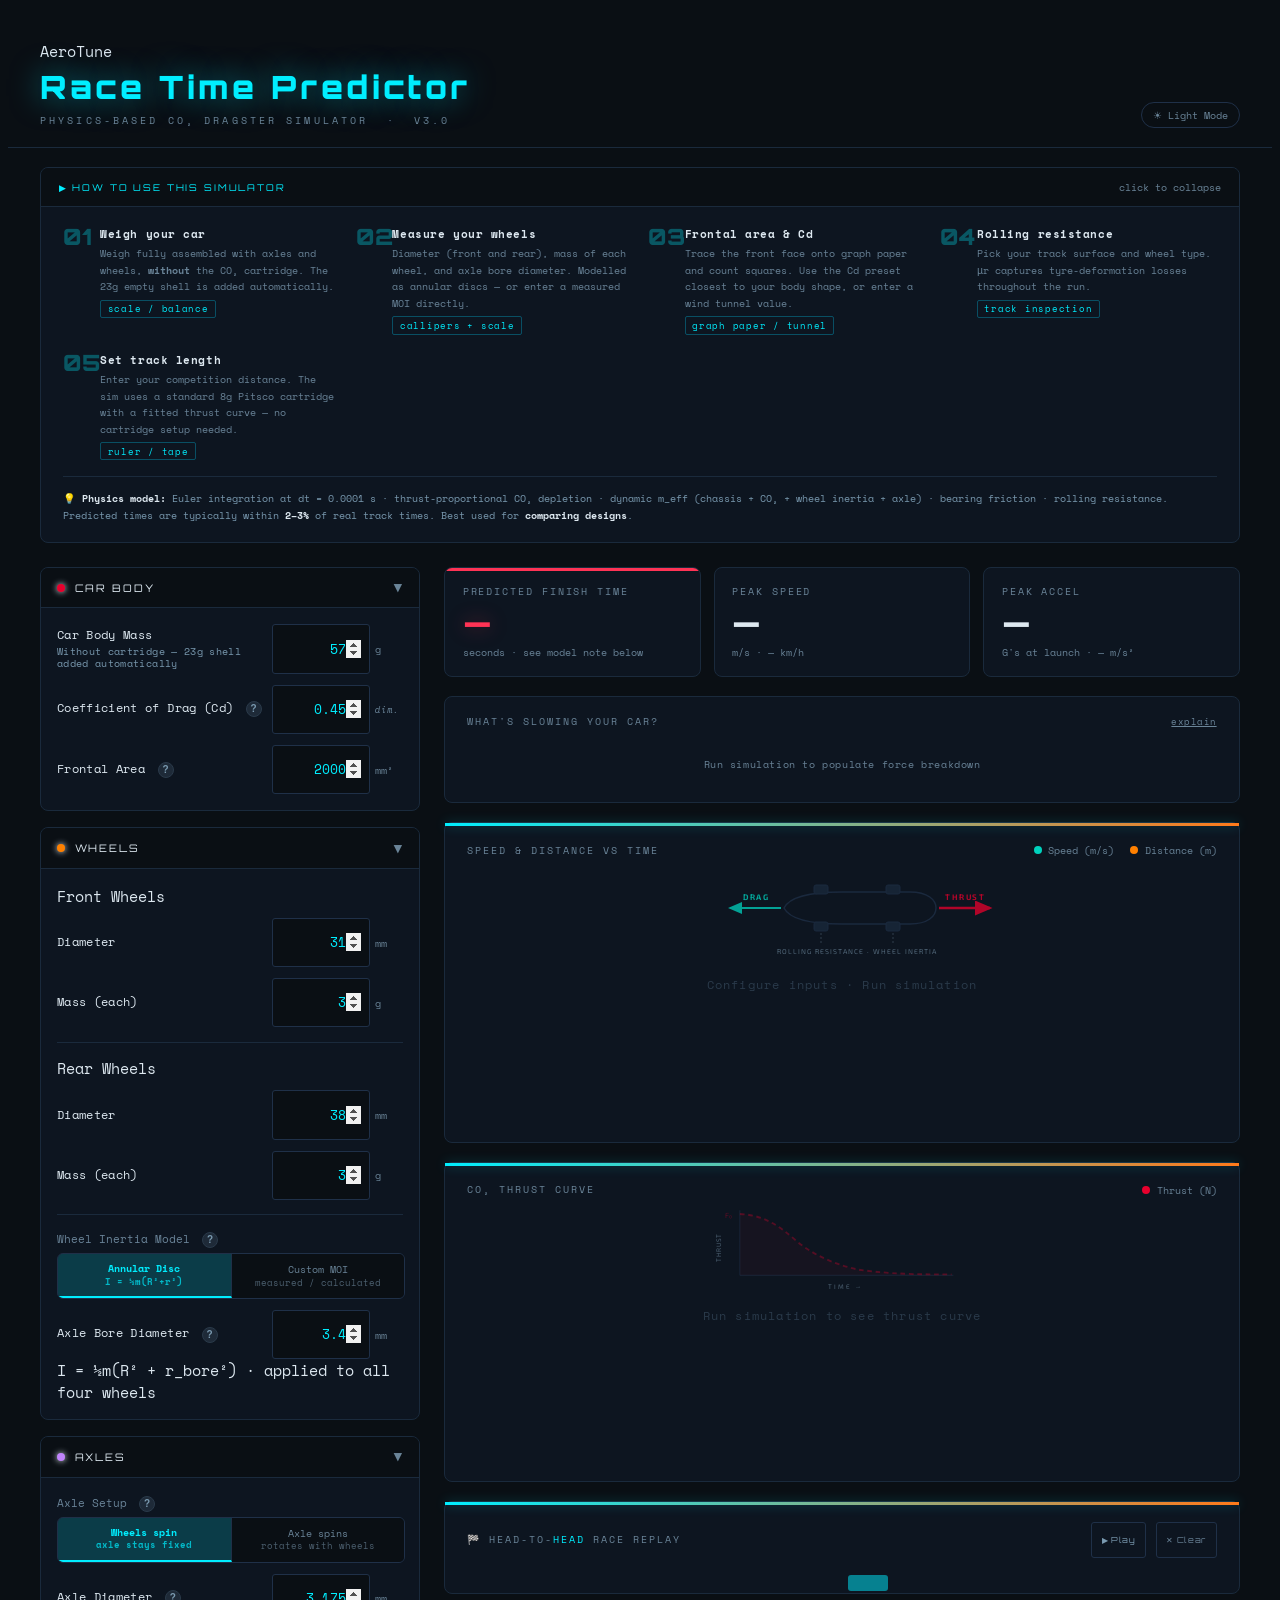
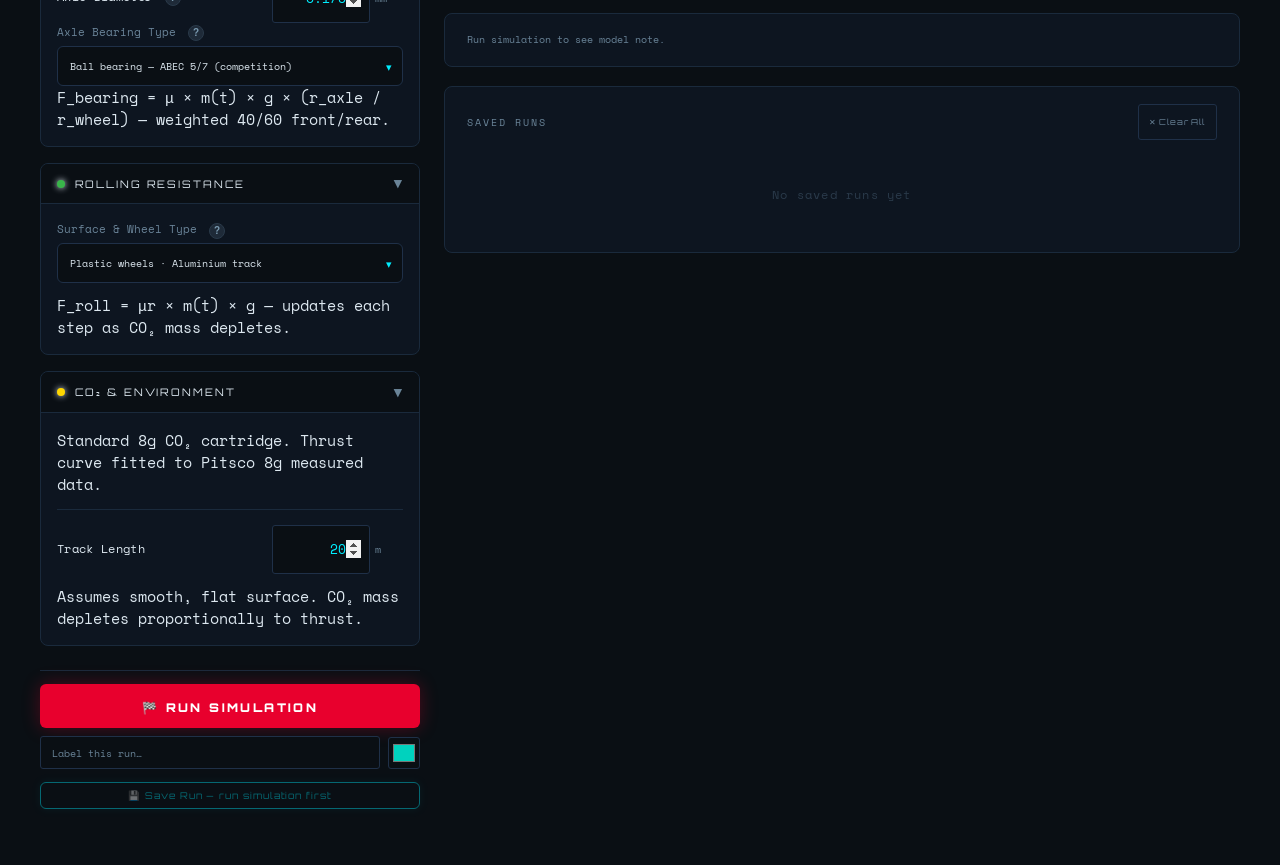
==== commit a90ceabe: "fix" ====
--- a/index.html
+++ b/index.html
@@ -3,225 +3,493 @@
 <head>
   <meta charset="UTF-8">
   <meta name="viewport" content="width=device-width, initial-scale=1.0, maximum-scale=1.0">
-  <title>AeroTune</title>
-  <meta name="description" content="Physics-based CO2 dragster simulator that models aerodynamics, mass, friction, and velocity to predict race performance.">
-  <meta name="keywords" content="CO2 dragster, dragster simulator, physics simulation, aerodynamics, engineering project">
-  <meta property="og:title" content="AeroTune">
-  <meta property="og:description" content="Physics-based CO2 dragster simulator that models aerodynamics, mass, friction, and velocity to predict race performance.">
-  <meta property="og:type" content="website">
-  <meta property="og:url" content="https://JP7000.github.io/AeroTune">
-  <link rel="canonical" href="https://JP7000.github.io/AeroTune">
-
-  <!-- Google Analytics -->
+
+  <!-- ── SEO ─────────────────────────────────────────────────── -->
+  <title>AeroTune — CO₂ Dragster Race Time Predictor</title>
+  <meta name="description" content="Physics-based CO₂ dragster simulator that models aerodynamics, mass, friction, and velocity to predict race performance.">
+  <meta name="keywords"    content="CO2 dragster, dragster simulator, physics simulation, aerodynamics, F1 in Schools">
+  <link rel="canonical"    href="https://JP7000.github.io/AeroTune">
+
+  <!-- ── Open Graph ───────────────────────────────────────────── -->
+  <meta property="og:title"       content="AeroTune — CO₂ Dragster Race Time Predictor">
+  <meta property="og:description" content="Physics-based CO₂ dragster simulator for F1 in Schools and TSA competitors.">
+  <meta property="og:type"        content="website">
+  <meta property="og:url"         content="https://JP7000.github.io/AeroTune">
+
+  <!-- ── Analytics ────────────────────────────────────────────── -->
   <script async src="https://www.googletagmanager.com/gtag/js?id=G-X3VV5XXW72"></script>
   <script>
     window.dataLayer = window.dataLayer || [];
-    function gtag(){dataLayer.push(arguments);}
+    function gtag() { dataLayer.push(arguments); }
     gtag('js', new Date());
     gtag('config', 'G-X3VV5XXW72');
   </script>
-  <meta name="google-site-verification" content="DekrRBbofhLB_k5p50McFN2pv17AHm0qP8BRPqkTiJ0" />
+  <meta name="google-site-verification" content="DekrRBbofhLB_k5p50McFN2pv17AHm0qP8BRPqkTiJ0">
+
+  <!-- ── Fonts ────────────────────────────────────────────────── -->
+  <!-- Exo 2: display / headings (motorsport geometric) -->
+  <!-- Space Mono: numeric readouts (timing screen) -->
+  <link rel="preconnect" href="https://fonts.googleapis.com">
+  <link rel="preconnect" href="https://fonts.gstatic.com" crossorigin>
+  <link href="https://fonts.googleapis.com/css2?family=Exo+2:ital,wght@0,400;0,600;0,700;0,900;1,400&family=Space+Mono:wght@400;700&display=swap" rel="stylesheet">
 
   <link rel="stylesheet" href="style.css">
 </head>
 <body>
 
-<div class="header">
+
+<!-- ════════════════════════════════════════════════════════════
+     HEADER
+════════════════════════════════════════════════════════════ -->
+<header class="header">
   <div class="header-inner">
     <div class="logo">
-      <div class="logo-title">AeroTune</div>
-      <div class="logo-sub">Physics-Based Race Time Predictor &nbsp;·&nbsp; v3.0 - More Accurate Than Ever!</div>
+      <div class="logo-eyebrow">AeroTune</div>
+      <div class="logo-title">Race Time Predictor</div>
+      <div class="logo-sub">Physics-Based CO₂ Dragster Simulator &nbsp;·&nbsp; v3.0</div>
     </div>
-    <button class="theme-toggle" onclick="toggleTheme()" id="theme-btn">☀ Light Mode</button>
+    <button class="theme-toggle" id="theme-btn" onclick="toggleTheme()">☀ Light Mode</button>
   </div>
-</div>
-
-<div class="onboard">
+  <div class="header-stripe" aria-hidden="true"></div>
+</header>
+
+
+<!-- ════════════════════════════════════════════════════════════
+     ONBOARDING — collapsible how-to panel
+════════════════════════════════════════════════════════════ -->
+<section class="onboard">
   <div class="onboard-inner">
-    <div class="onboard-header" onclick="toggleOnboard(this)">
+
+    <div class="onboard-header" onclick="toggleOnboard(this)" role="button" aria-expanded="true">
       <div class="onboard-tag">▶ How to use this simulator</div>
       <div class="onboard-toggle" id="onboard-toggle-label">click to collapse</div>
     </div>
+
     <div class="onboard-body" id="onboard-body">
+
       <div class="step">
-        <div class="step-num">1</div>
+        <div class="step-num">01</div>
         <div class="step-content">
           <div class="step-title">Weigh your car</div>
-          <div class="step-desc">Weigh the car fully assembled with axles and wheels, but <strong>without</strong> the CO₂ cartridge. The 23g empty cartridge shell is added automatically by the sim.</div>
+          <div class="step-desc">
+            Weigh fully assembled with axles and wheels, <strong>without</strong>
+            the CO₂ cartridge. The 23g empty shell is added automatically.
+          </div>
           <span class="step-tool">scale / balance</span>
         </div>
       </div>
+
       <div class="step">
-        <div class="step-num">2</div>
+        <div class="step-num">02</div>
         <div class="step-content">
           <div class="step-title">Measure your wheels</div>
-          <div class="step-desc">Diameter (front and rear), mass of each wheel individually, and the axle bore diameter. Wheels are modelled as annular discs (PLA with bore hole) for rotational inertia.</div>
+          <div class="step-desc">
+            Diameter (front and rear), mass of each wheel, and axle bore diameter.
+            Modelled as annular discs — or enter a measured MOI directly.
+          </div>
           <span class="step-tool">callipers + scale</span>
         </div>
       </div>
+
       <div class="step">
-        <div class="step-num">3</div>
+        <div class="step-num">03</div>
         <div class="step-content">
-          <div class="step-title">Measure frontal area &amp; Cd</div>
-          <div class="step-desc">Trace the front of your car onto graph paper and count squares. Use the Cd preset closest to your body shape, or enter a measured value.</div>
-          <span class="step-tool">graph paper / wind tunnel</span>
-        </div>
-      </div>
+          <div class="step-title">Frontal area &amp; Cd</div>
+          <div class="step-desc">
+            Trace the front face onto graph paper and count squares. Use the Cd
+            preset closest to your body shape, or enter a wind tunnel value.
+          </div>
+          <span class="step-tool">graph paper / tunnel</span>
+        </div>
+      </div>
+
       <div class="step">
-        <div class="step-num">4</div>
+        <div class="step-num">04</div>
         <div class="step-content">
-          <div class="step-title">Select rolling resistance</div>
-          <div class="step-desc">Pick the surface type your car will race on. μr is the rolling resistance coefficient — it captures friction between wheels and track throughout the entire run.</div>
+          <div class="step-title">Rolling resistance</div>
+          <div class="step-desc">
+            Pick your track surface and wheel type. μr captures tyre-deformation
+            losses throughout the run.
+          </div>
           <span class="step-tool">track inspection</span>
         </div>
       </div>
+
       <div class="step">
-        <div class="step-num">5</div>
+        <div class="step-num">05</div>
         <div class="step-content">
           <div class="step-title">Set track length</div>
-          <div class="step-desc">Enter your competition track length. The sim uses a standard 8g Pitsco cartridge with a measured thrust curve — no cartridge setup needed.</div>
-          <span class="step-tool">ruler / tape measure</span>
-        </div>
-      </div>
+          <div class="step-desc">
+            Enter your competition distance. The sim uses a standard 8g Pitsco
+            cartridge with a fitted thrust curve — no cartridge setup needed.
+          </div>
+          <span class="step-tool">ruler / tape</span>
+        </div>
+      </div>
+
       <div class="onboard-note">
-        💡 <strong style="color:var(--text)">Physics model:</strong> Euler integration at dt=0.0001s. Thrust-proportional CO₂ mass depletion conserving total impulse. Dynamic m_eff (chassis + CO₂ + annular-disc wheel inertia + optional axle inertia). Track rolling resistance, bore friction (static axle), and body bearing friction (dynamic axle) all update each timestep. Most reliable for <strong style="color:var(--text)">comparing designs</strong> rather than predicting exact times.
-      </div>
-    </div>
+        💡 <strong style="color:var(--text)">Physics model:</strong>
+        Euler integration at dt = 0.0001 s · thrust-proportional CO₂ depletion ·
+        dynamic m_eff (chassis + CO₂ + wheel inertia + axle) · bearing friction ·
+        rolling resistance. Predicted times are typically within
+        <strong style="color:var(--text)">2–3%</strong> of real track times.
+        Best used for <strong style="color:var(--text)">comparing designs</strong>.
+      </div>
+
+    </div><!-- /onboard-body -->
   </div>
-</div>
-
+</section>
+
+
+<!-- ════════════════════════════════════════════════════════════
+     APP LAYOUT — sidebar inputs + main results
+════════════════════════════════════════════════════════════ -->
 <div class="app">
 
-  <!-- ══════════════ SIDEBAR ══════════════ -->
-  <div class="sidebar">
-
-    <!-- Car Body -->
+
+  <!-- ══════════════════════════
+       SIDEBAR — input controls
+  ══════════════════════════ -->
+  <aside class="sidebar">
+
+
+    <!-- ── Car Body ─────────────────────────────────────────── -->
     <div class="section-card">
       <div class="section-header" onclick="toggleSection(this)">
-        <div class="section-dot" style="background:#00d4ff"></div>
+        <div class="section-dot" style="background:#E8002D"></div>
         <div class="section-title">Car Body</div>
-        <div class="section-arrow open">▶</div>
+        <div class="section-arrow open" aria-hidden="true">▶</div>
       </div>
       <div class="section-body">
+
         <div class="input-row">
-          <label>Car Body Mass <span>Without cartridge — 23g shell added automatically</span></label>
-          <div class="input-wrap"><input type="number" id="mass" value="57" min="10" max="500" step="0.5"><span class="unit">g</span></div>
-        </div>
+          <label for="mass">
+            Car Body Mass
+            <span>Without cartridge — 23g shell added automatically</span>
+          </label>
+          <div class="input-wrap">
+            <input type="number" id="mass" value="57" min="10" max="500" step="0.5">
+            <span class="unit">g</span>
+          </div>
+        </div>
+
         <div class="input-row">
-          <label>Coefficient of Drag (Cd) <button class="tip-btn" onclick="toggleTip(this)">?</button></label>
-          <div class="tip-box">Cd measures how easily air flows around your car. Lower is faster. Most CO₂ dragsters with exposed wheels fall between 0.4 and 0.6.</div>
-          <div class="input-wrap"><input type="number" id="cd-custom" value="0.45" min="0.05" max="1.5" step="0.01"><span class="unit" style="color:var(--muted);font-style:italic;font-size:.55rem;">dim.</span></div>
-        </div>
+          <label for="cd-custom">
+            Coefficient of Drag (Cd)
+            <button class="tip-btn" onclick="toggleTip(this)" aria-label="Help">?</button>
+          </label>
+          <div class="tip-box" role="tooltip">
+            Cd measures how easily air flows around your car. Lower is faster.
+            Most CO₂ dragsters with exposed wheels fall between 0.4 and 0.6.
+          </div>
+          <div class="input-wrap">
+            <input type="number" id="cd-custom" value="0.45" min="0.05" max="1.5" step="0.01">
+            <span class="unit" style="color:var(--muted);font-style:italic;font-size:.55rem;">dim.</span>
+          </div>
+        </div>
+
         <div class="input-row">
-          <label>Frontal Area <button class="tip-btn" onclick="toggleTip(this)">?</button></label>
-          <div class="tip-box">Cross-section area head-on. In Fusion 360: sketch on the front face, use Project to trace the outline, then check the sketch area in the bottom-right corner.</div>
-          <div class="input-wrap"><input type="number" id="frontal-override" value="2000" min="100" max="10000" step="10"><span class="unit">mm²</span></div>
-        </div>
-      </div>
-    </div>
-
-    <!-- Wheels -->
+          <label for="frontal-override">
+            Frontal Area
+            <button class="tip-btn" onclick="toggleTip(this)" aria-label="Help">?</button>
+          </label>
+          <div class="tip-box" role="tooltip">
+            Cross-section area head-on. In Fusion 360: sketch on the front face,
+            use Project to trace the outline, then check the sketch area in the
+            bottom-right corner.
+          </div>
+          <div class="input-wrap">
+            <input type="number" id="frontal-override" value="2000" min="100" max="10000" step="10">
+            <span class="unit">mm²</span>
+          </div>
+        </div>
+
+      </div>
+    </div><!-- /car body -->
+
+
+    <!-- ── Wheels ───────────────────────────────────────────── -->
     <div class="section-card">
       <div class="section-header" onclick="toggleSection(this)">
-        <div class="section-dot" style="background:#ff6b00"></div>
+        <div class="section-dot" style="background:#FF8000"></div>
         <div class="section-title">Wheels</div>
-        <div class="section-arrow open">▶</div>
+        <div class="section-arrow open" aria-hidden="true">▶</div>
       </div>
       <div class="section-body">
-        <div style="font-size:.62rem;color:var(--muted);letter-spacing:.1em;text-transform:uppercase;margin-bottom:.2rem;">Front Wheels</div>
+
+        <div class="subsection-label">Front Wheels</div>
+
         <div class="input-row">
-          <label>Diameter</label>
-          <div class="input-wrap"><input type="number" id="wf-dia" value="31" min="5" max="80" step="0.5"><span class="unit">mm</span></div>
-        </div>
+          <label for="wf-dia">Diameter</label>
+          <div class="input-wrap">
+            <input type="number" id="wf-dia" value="31" min="5" max="80" step="0.5">
+            <span class="unit">mm</span>
+          </div>
+        </div>
+
         <div class="input-row">
-          <label>Mass (each)</label>
-          <div class="input-wrap"><input type="number" id="wf-mass" value="3" min="0.1" max="30" step="0.1"><span class="unit">g</span></div>
-        </div>
+          <label for="wf-mass">Mass (each)</label>
+          <div class="input-wrap">
+            <input type="number" id="wf-mass" value="3" min="0.1" max="30" step="0.1">
+            <span class="unit">g</span>
+          </div>
+        </div>
+
         <hr class="divider">
-        <div style="font-size:.62rem;color:var(--muted);letter-spacing:.1em;text-transform:uppercase;margin-bottom:.2rem;">Rear Wheels</div>
+        <div class="subsection-label">Rear Wheels</div>
+
         <div class="input-row">
-          <label>Diameter</label>
-          <div class="input-wrap"><input type="number" id="wr-dia" value="38" min="5" max="80" step="0.5"><span class="unit">mm</span></div>
-        </div>
+          <label for="wr-dia">Diameter</label>
+          <div class="input-wrap">
+            <input type="number" id="wr-dia" value="38" min="5" max="80" step="0.5">
+            <span class="unit">mm</span>
+          </div>
+        </div>
+
         <div class="input-row">
-          <label>Mass (each)</label>
-          <div class="input-wrap"><input type="number" id="wr-mass" value="3" min="0.1" max="30" step="0.1"><span class="unit">g</span></div>
-        </div>
+          <label for="wr-mass">Mass (each)</label>
+          <div class="input-wrap">
+            <input type="number" id="wr-mass" value="3" min="0.1" max="30" step="0.1">
+            <span class="unit">g</span>
+          </div>
+        </div>
+
         <hr class="divider">
-        <div class="input-row">
-          <label>Axle Bore Diameter <button class="tip-btn" onclick="toggleTip(this)">?</button></label>
-          <div class="tip-box">The diameter of the hole through the centre of each wheel. Measure with callipers. PLA wheels are modelled as annular discs: I = ½m(R_outer² + R_bore²). A larger bore pushes mass further from the axis, increasing rotational inertia. Typical 1/8&quot; steel axle → bore ≈ 3.2–3.5 mm.</div>
-          <div class="input-wrap"><input type="number" id="bore-dia" value="3.4" min="0.5" max="15" step="0.05"><span class="unit">mm</span></div>
-        </div>
-        <div style="font-size:.6rem;color:var(--muted);line-height:1.6;margin-top:.2rem;">
-          I = ½m(R² + r_bore²) · same bore applied to all four wheels
-        </div>
-      </div>
-    </div>
-
-    <!-- Axles -->
+
+        <!-- Inertia model selector -->
+        <div class="input-full">
+          <label>
+            Wheel Inertia Model
+            <button class="tip-btn" onclick="toggleTip(this)" aria-label="Help">?</button>
+          </label>
+          <div class="tip-box" role="tooltip">
+            Annular disc calculates MOI from geometry — good for simple printed
+            wheels. Custom MOI is more accurate for wheels with spokes, variable
+            infill, or non-uniform wall thickness.
+          </div>
+          <div class="pill-group" role="group" aria-label="Wheel inertia model">
+            <button class="pill-opt active"
+                    data-target="wheel-mode" data-value="annular"
+                    onclick="setPill(this); toggleWheelMode()">
+              Annular Disc<br>
+              <span style="font-size:.55rem;opacity:.7;text-transform:none;letter-spacing:0;">I = ½m(R²+r²)</span>
+            </button>
+            <button class="pill-opt"
+                    data-target="wheel-mode" data-value="moi"
+                    onclick="setPill(this); toggleWheelMode()">
+              Custom MOI<br>
+              <span style="font-size:.55rem;opacity:.7;text-transform:none;letter-spacing:0;">measured / calculated</span>
+            </button>
+          </div>
+          <input type="hidden" id="wheel-mode" value="annular">
+        </div>
+
+        <!-- Annular disc: bore diameter input -->
+        <div id="annular-opts">
+          <div class="input-row">
+            <label for="bore-dia">
+              Axle Bore Diameter
+              <button class="tip-btn" onclick="toggleTip(this)" aria-label="Help">?</button>
+            </label>
+            <div class="tip-box" role="tooltip">
+              Diameter of the hole through the centre of each wheel.
+              I = ½m(R_outer² + R_bore²).
+              Typical 1/8″ steel axle → bore ≈ 3.2–3.5 mm.
+            </div>
+            <div class="input-wrap">
+              <input type="number" id="bore-dia" value="3.4" min="0.5" max="15" step="0.05">
+              <span class="unit">mm</span>
+            </div>
+          </div>
+          <div class="input-note">I = ½m(R² + r_bore²) · applied to all four wheels</div>
+        </div>
+
+        <!-- Custom MOI: user-supplied values -->
+        <div id="moi-opts" style="display:none;">
+
+          <div class="moi-unit-row">
+            <span class="moi-unit-label">Units</span>
+            <div class="moi-unit-toggle">
+              <button id="moi-btn-gcm2" onclick="setMoiUnit('gcm2')"
+                      style="background:rgba(232,0,45,0.18);color:var(--accent);font-weight:700;">
+                g·cm²
+              </button>
+              <button id="moi-btn-kgm2" onclick="setMoiUnit('kgm2')"
+                      style="background:var(--surface);color:var(--muted);font-weight:400;">
+                kg·m²
+              </button>
+            </div>
+          </div>
+
+          <div class="input-row">
+            <label for="moi-front">
+              Front Wheel MOI
+              <span>per wheel</span>
+            </label>
+            <div class="input-wrap">
+              <input type="number" id="moi-front" value="0.5" min="0.0001" max="100000" step="0.01">
+              <span class="unit" id="moi-unit-lbl">g·cm²</span>
+            </div>
+          </div>
+
+          <div class="input-row">
+            <label for="moi-rear">
+              Rear Wheel MOI
+              <span>per wheel</span>
+            </label>
+            <div class="input-wrap">
+              <input type="number" id="moi-rear" value="0.8" min="0.0001" max="100000" step="0.01">
+              <span class="unit" id="moi-unit-lbl2">g·cm²</span>
+            </div>
+          </div>
+
+          <div class="input-note">m_rot_eff = 2·I_F/r_F² + 2·I_R/r_R² · diameters still required</div>
+        </div>
+
+      </div>
+    </div><!-- /wheels -->
+
+
+    <!-- ── Axles ─────────────────────────────────────────────── -->
     <div class="section-card">
       <div class="section-header" onclick="toggleSection(this)">
         <div class="section-dot" style="background:#c084fc"></div>
         <div class="section-title">Axles</div>
-        <div class="section-arrow open">▶</div>
+        <div class="section-arrow open" aria-hidden="true">▶</div>
       </div>
       <div class="section-body">
+
         <div class="input-full">
-          <label>Axle Setup <button class="tip-btn" onclick="toggleTip(this)">?</button></label>
-          <div class="tip-box">
-            <strong>Wheels spin / axle fixed:</strong> The axle is glued or press-fit into the car body and does not rotate. Only the wheels spin — axle inertia adds nothing.<br><br>
-            <strong>Axle spins with wheels:</strong> The axle is free to rotate and turns with the wheels. Both the wheel and axle inertia must be overcome at launch. Solid-cylinder axle: I = ½mr², contributing an extra ½m_axle effective mass per axle.
-          </div>
-          <div class="pill-group">
-            <button class="pill-opt active" data-target="axle-setup" data-value="static" onclick="setPill(this);updateAxleSetup()">Wheels spin<br><span style="font-size:.55rem;opacity:.7;">axle stays fixed</span></button>
-            <button class="pill-opt" data-target="axle-setup" data-value="dynamic" onclick="setPill(this);updateAxleSetup()">Axle spins<br><span style="font-size:.55rem;opacity:.7;">rotates with wheels</span></button>
+          <label>
+            Axle Setup
+            <button class="tip-btn" onclick="toggleTip(this)" aria-label="Help">?</button>
+          </label>
+          <div class="tip-box" role="tooltip">
+            <strong>Wheels spin / axle fixed:</strong> Standard for F1 in Schools.
+            Axle is press-fit into the body — only wheels spin. Bearings press into
+            the wheel hub with the inner race riding on the fixed axle.<br><br>
+            <strong>Axle spins with wheels:</strong> Both wheel and axle inertia
+            must be overcome at launch. Solid-cylinder model: I = ½mr².
+          </div>
+          <div class="pill-group" role="group" aria-label="Axle setup">
+            <button class="pill-opt active"
+                    data-target="axle-setup" data-value="static"
+                    onclick="setPill(this); updateAxleSetup()">
+              Wheels spin<br>
+              <span style="font-size:.55rem;opacity:.7;">axle stays fixed</span>
+            </button>
+            <button class="pill-opt"
+                    data-target="axle-setup" data-value="dynamic"
+                    onclick="setPill(this); updateAxleSetup()">
+              Axle spins<br>
+              <span style="font-size:.55rem;opacity:.7;">rotates with wheels</span>
+            </button>
           </div>
           <input type="hidden" id="axle-setup" value="static">
         </div>
+
+        <!-- Static axle (F1 in Schools standard) -->
         <div id="axle-static-opts">
+
           <div class="input-row">
-            <label>Axle Diameter <button class="tip-btn" onclick="toggleTip(this)">?</button></label>
-            <div class="tip-box">Outside diameter of the steel axle rod. Standard CO₂ dragster axles are 1/8" (3.175 mm). Used to calculate bore friction: F_bore = μ_bore × m × g × (r_axle / r_wheel).</div>
-            <div class="input-wrap"><input type="number" id="axle-dia-static" value="3.175" min="1" max="10" step="0.025"><span class="unit">mm</span></div>
-          </div>
-          <div class="input-full" style="margin-top:.4rem;">
-            <label>Bore Lubrication <button class="tip-btn" onclick="toggleTip(this)">?</button></label>
-            <div class="tip-box">Friction coefficient (μ) between the PLA wheel bore and the steel axle. Dry PLA-on-steel is ~0.25. Graphite powder reduces this to ~0.10.</div>
+            <label for="axle-dia-static">
+              Axle Diameter
+              <button class="tip-btn" onclick="toggleTip(this)" aria-label="Help">?</button>
+            </label>
+            <div class="tip-box" role="tooltip">
+              Outside diameter of the steel axle. Standard 1/8" = 3.175 mm.
+              Used to calculate bearing friction: F = μ × m × g × (r_axle / r_wheel).
+            </div>
+            <div class="input-wrap">
+              <input type="number" id="axle-dia-static" value="3.175" min="1" max="10" step="0.025">
+              <span class="unit">mm</span>
+            </div>
+          </div>
+
+          <div class="input-full">
+            <label>
+              Axle Bearing Type
+              <button class="tip-btn" onclick="toggleTip(this)" aria-label="Help">?</button>
+            </label>
+            <div class="tip-box" role="tooltip">
+              F1 in Schools cars use ball bearings pressed into the wheel hub.
+              The wheel spins around the fixed axle with the bearing inner race
+              on the axle surface. Select your bearing type. Plain bore options
+              are for cars without bearings.
+            </div>
             <div class="styled-select-wrap">
               <select id="mu-bore-preset" class="styled-select" onchange="applyMuBorePreset()">
-                <option value="0.25">PLA on steel — dry</option>
-                <option value="0.10">PLA on steel — graphite</option>
-                <option value="0.15">PLA on steel — wax / petroleum jelly</option>
+                <option value="0.001">Ball bearing — ABEC 5/7 (competition)</option>
+                <option value="0.003">Ball bearing — standard</option>
+                <option value="0.005">Needle bearing</option>
+                <option value="0.06" >Flanged brass bushing</option>
+                <option value="0.08" >Brass bushing</option>
+                <option value="0.15" >PLA bore — wax / petroleum jelly</option>
+                <option value="0.10" >PLA bore — graphite</option>
+                <option value="0.25" >PLA bore — dry (no bearing)</option>
                 <option value="custom">Custom μ…</option>
               </select>
             </div>
           </div>
+
           <div class="input-row" id="mu-bore-custom-row" style="display:none;">
-            <label>Custom μ_bore</label>
-            <div class="input-wrap"><input type="number" id="mu-bore-custom" value="0.25" min="0.01" max="1.0" step="0.01" oninput="syncCustomMuBore()"><span class="unit"></span></div>
-          </div>
-          <input type="hidden" id="mu-bore" value="0.25">
-          <div style="font-size:.6rem;color:var(--muted);margin-top:.3rem;line-height:1.5;">
-            F_bore = μ_bore × m(t) × g × (r_axle/r_wheel) — weighted 40/60 front/rear.
-          </div>
-        </div>
+            <label for="mu-bore-custom">Custom μ_bearing</label>
+            <div class="input-wrap">
+              <input type="number" id="mu-bore-custom" value="0.003"
+                     min="0.0001" max="1.0" step="0.001" oninput="syncCustomMuBore()">
+            </div>
+          </div>
+          <input type="hidden" id="mu-bore" value="0.001">
+
+          <div class="input-note">
+            F_bearing = μ × m(t) × g × (r_axle / r_wheel) — weighted 40/60 front/rear.
+          </div>
+
+        </div><!-- /axle-static-opts -->
+
+        <!-- Dynamic axle (axle rotates with wheels) -->
         <div id="axle-dynamic-opts" style="display:none;">
-          <div style="font-size:.6rem;color:var(--muted);margin:.2rem 0 .6rem;line-height:1.5;">
-            Axle rotates with wheels — no bore sliding friction. Inertia penalty plus body bearing friction where the axle sits in the car body.
-          </div>
+
+          <div class="input-note" style="margin-bottom:.5rem;">
+            Axle rotates with wheels — no bore sliding friction. Inertia penalty
+            plus body bearing friction where the axle sits in the car body.
+          </div>
+
           <div class="input-row">
-            <label>Axle Diameter <button class="tip-btn" onclick="toggleTip(this)">?</button></label>
-            <div class="tip-box">Outside diameter of the spinning axle rod. Standard CO₂ dragster axles are 1/8" (3.175 mm) steel. Used for both rotational inertia and body bearing friction calculations.</div>
-            <div class="input-wrap"><input type="number" id="axle-dia" value="3.175" min="1" max="10" step="0.025"><span class="unit">mm</span></div>
-          </div>
+            <label for="axle-dia">
+              Axle Diameter
+              <button class="tip-btn" onclick="toggleTip(this)" aria-label="Help">?</button>
+            </label>
+            <div class="tip-box" role="tooltip">
+              Outside diameter of the spinning axle. Standard 1/8" = 3.175 mm.
+              Used for rotational inertia and body bearing friction calculations.
+            </div>
+            <div class="input-wrap">
+              <input type="number" id="axle-dia" value="3.175" min="1" max="10" step="0.025">
+              <span class="unit">mm</span>
+            </div>
+          </div>
+
           <div class="input-row">
-            <label>Axle Mass <span>one axle</span></label>
-            <div class="input-wrap"><input type="number" id="axle-mass" value="4.0" min="0.5" max="30" step="0.1"><span class="unit">g</span></div>
-          </div>
-          <div class="input-full" style="margin-top:.4rem;">
-            <label>Body Bearing Lubrication <button class="tip-btn" onclick="toggleTip(this)">?</button></label>
-            <div class="tip-box">Steel axle spinning in PLA body hole. F = μ_body × m(t) × g × (r_axle/r_wheel), weighted 40/60 front/rear. Steel-on-PLA dry is ~0.25. Graphite reduces to ~0.10.</div>
+            <label for="axle-mass">
+              Axle Mass
+              <span>one axle</span>
+            </label>
+            <div class="input-wrap">
+              <input type="number" id="axle-mass" value="4.0" min="0.5" max="30" step="0.1">
+              <span class="unit">g</span>
+            </div>
+          </div>
+
+          <div class="input-full">
+            <label>
+              Body Bearing Lubrication
+              <button class="tip-btn" onclick="toggleTip(this)" aria-label="Help">?</button>
+            </label>
+            <div class="tip-box" role="tooltip">
+              Steel axle spinning in PLA body pocket.
+              F = μ × m(t) × g × (r_axle / r_wheel), weighted 40/60 front/rear.
+            </div>
             <div class="styled-select-wrap">
               <select id="mu-body-preset" class="styled-select" onchange="applyMuBodyPreset()">
                 <option value="0.25">Steel on PLA — dry</option>
@@ -231,29 +499,44 @@
               </select>
             </div>
           </div>
+
           <div class="input-row" id="mu-body-custom-row" style="display:none;">
-            <label>Custom μ_body</label>
-            <div class="input-wrap"><input type="number" id="mu-body-custom" value="0.25" min="0.01" max="1.0" step="0.01" oninput="syncCustomMuBody()"><span class="unit"></span></div>
+            <label for="mu-body-custom">Custom μ_body</label>
+            <div class="input-wrap">
+              <input type="number" id="mu-body-custom" value="0.25"
+                     min="0.01" max="1.0" step="0.01" oninput="syncCustomMuBody()">
+            </div>
           </div>
           <input type="hidden" id="mu-body" value="0.25">
-          <div style="font-size:.6rem;color:var(--muted);margin-top:.3rem;line-height:1.5;">
-            F_body = μ_body × m(t) × g × (r_axle/r_wheel) — weighted 40/60 front/rear.
-          </div>
-        </div>
-      </div>
-    </div>
-
-    <!-- Rolling Resistance -->
+
+          <div class="input-note">
+            F_body = μ × m(t) × g × (r_axle / r_wheel) — weighted 40/60 front/rear.
+          </div>
+
+        </div><!-- /axle-dynamic-opts -->
+
+      </div>
+    </div><!-- /axles -->
+
+
+    <!-- ── Rolling Resistance ────────────────────────────────── -->
     <div class="section-card">
       <div class="section-header" onclick="toggleSection(this)">
-        <div class="section-dot" style="background:#00ff88"></div>
+        <div class="section-dot" style="background:#39B54A"></div>
         <div class="section-title">Rolling Resistance</div>
-        <div class="section-arrow open">▶</div>
+        <div class="section-arrow open" aria-hidden="true">▶</div>
       </div>
       <div class="section-body">
+
         <div class="input-full">
-          <label>Surface &amp; Wheel Type <button class="tip-btn" onclick="toggleTip(this)">?</button></label>
-          <div class="tip-box">Rolling resistance coefficient (μr) captures energy lost as wheels flex and deform against the track. F_roll = μr × m × g. Smooth aluminium gives the lowest values.</div>
+          <label>
+            Surface &amp; Wheel Type
+            <button class="tip-btn" onclick="toggleTip(this)" aria-label="Help">?</button>
+          </label>
+          <div class="tip-box" role="tooltip">
+            Rolling resistance (μr) captures energy lost as wheels deform against
+            the track. F_roll = μr × m × g. Smooth aluminium gives lowest values.
+          </div>
           <div class="styled-select-wrap">
             <select id="mu-r-preset" class="styled-select" onchange="applyMuPreset()">
               <option value="0.010">Plastic wheels · Aluminium track</option>
@@ -264,177 +547,370 @@
             </select>
           </div>
         </div>
-        <div class="input-row" id="mu-r-custom-row" style="display:none">
-          <label>Custom μr <button class="tip-btn" onclick="toggleTip(this)">?</button></label>
-          <div class="tip-box">Dimensionless rolling resistance coefficient. Typical CO₂ dragster range: 0.006–0.025.</div>
-          <div class="input-wrap"><input type="number" id="mu-r-custom" value="0.010" min="0.001" max="0.1" step="0.001" oninput="syncCustomMuR()"><span class="unit"></span></div>
-        </div>
+
+        <div class="input-row" id="mu-r-custom-row" style="display:none;">
+          <label for="mu-r-custom">
+            Custom μr
+            <button class="tip-btn" onclick="toggleTip(this)" aria-label="Help">?</button>
+          </label>
+          <div class="tip-box" role="tooltip">
+            Dimensionless rolling resistance. Typical CO₂ dragster range: 0.006–0.025.
+          </div>
+          <div class="input-wrap">
+            <input type="number" id="mu-r-custom" value="0.010"
+                   min="0.001" max="0.1" step="0.001" oninput="syncCustomMuR()">
+          </div>
+        </div>
+
         <input type="hidden" id="mu-r" value="0.010">
-        <div style="font-size:.6rem;color:var(--muted);line-height:1.6;margin-top:.2rem;">
-          F<sub>roll</sub> = μr × m(t) × g — updates each step as CO₂ mass depletes.
-        </div>
-      </div>
-    </div>
-
-    <!-- CO₂ & Environment -->
+        <div class="input-note">F_roll = μr × m(t) × g — updates each step as CO₂ mass depletes.</div>
+
+      </div>
+    </div><!-- /rolling resistance -->
+
+
+    <!-- ── CO₂ & Environment ─────────────────────────────────── -->
     <div class="section-card">
       <div class="section-header" onclick="toggleSection(this)">
-        <div class="section-dot" style="background:#ffd600"></div>
+        <div class="section-dot" style="background:#FFD700"></div>
         <div class="section-title">CO₂ &amp; Environment</div>
-        <div class="section-arrow open">▶</div>
+        <div class="section-arrow open" aria-hidden="true">▶</div>
       </div>
       <div class="section-body">
-        <div style="font-size:.6rem;color:var(--muted);line-height:1.6;">
+
+        <div class="input-note">
           Standard 8g CO₂ cartridge. Thrust curve fitted to Pitsco 8g measured data.
         </div>
-        <input type="hidden" id="co2-F0" value="18.3">
-        <input type="hidden" id="co2-tau" value="0.1174">
-        <input type="hidden" id="co2-dur" value="0.45">
+
+        <!--
+          Thrust curve parameters — fitted to Pitsco 8g cartridge.
+          Changing these values here updates BOTH the physics simulation
+          AND the thrust curve chart on the next run.
+
+          F(t) = F0 · exp(−t / tau),  0 ≤ t ≤ dur
+            co2-F0  = peak thrust (N)
+            co2-tau = time constant (s)
+            co2-dur = burn duration (s)
+        -->
+        <input type="hidden" id="co2-F0"  value="9.2">
+        <input type="hidden" id="co2-tau" value="0.0065">
+        <input type="hidden" id="co2-dur" value="0.5">
+
         <hr class="divider">
+
         <div class="input-row">
-          <label>Track Length</label>
-          <div class="input-wrap"><input type="number" id="track" value="20" min="5" max="100" step="0.5"><span class="unit">m</span></div>
-        </div>
-        <div style="font-size:.6rem;color:var(--muted);margin-top:.4rem;line-height:1.5;">
-          Assumes smooth, flat surface. CO₂ mass depletes proportionally to instantaneous thrust.
-        </div>
-      </div>
-    </div>
-
+          <label for="track">Track Length</label>
+          <div class="input-wrap">
+            <input type="number" id="track" value="20" min="5" max="100" step="0.5">
+            <span class="unit">m</span>
+          </div>
+        </div>
+
+        <div class="input-note">
+          Assumes smooth, flat surface. CO₂ mass depletes proportionally to thrust.
+        </div>
+
+      </div>
+    </div><!-- /co2 & environment -->
+
+
+    <!-- ── Run + Save (sticky footer) ───────────────────────── -->
     <div class="sidebar-sticky">
-      <div id="validation-banner"></div>
+
+      <div id="validation-banner" role="alert" aria-live="polite"></div>
+
       <button class="run-btn" onclick="runSim()">🏁 RUN SIMULATION</button>
+
       <div class="save-bar">
-        <div style="display:flex;gap:.5rem;align-items:center;width:100%;">
-          <input type="text" id="run-label" placeholder="Label this run…" class="save-input"/>
-          <input type="color" id="run-colour" value="#00d4ff" title="Pick run colour" style="width:32px;height:32px;padding:2px;border:1px solid var(--border2);border-radius:3px;background:var(--surface);cursor:pointer;flex-shrink:0;">
-        </div>
-        <button class="save-btn" id="save-btn" onclick="saveRun()" style="width:100%;margin-top:.4rem;opacity:.4;cursor:not-allowed;" disabled>💾 Save Run — run simulation first</button>
-      </div>
-    </div>
-
-  </div>
-
-  <!-- ══════════════ MAIN ══════════════ -->
-  <div class="main">
-
+        <div style="display:flex; gap:.5rem; align-items:center; width:100%;">
+          <input type="text" id="run-label" placeholder="Label this run…" class="save-input"
+                 aria-label="Run label">
+          <input type="color" id="run-colour" value="#00D2BE" title="Pick run colour"
+                 aria-label="Run colour"
+                 style="width:32px;height:32px;padding:2px;border:1px solid var(--border2);
+                        border-radius:3px;background:var(--surface);cursor:pointer;flex-shrink:0;">
+        </div>
+        <button class="save-btn" id="save-btn" onclick="saveRun()"
+                style="width:100%;margin-top:.4rem;opacity:.4;cursor:not-allowed;" disabled>
+          💾 Save Run — run simulation first
+        </button>
+      </div>
+
+    </div><!-- /sidebar-sticky -->
+
+  </aside><!-- /sidebar -->
+
+
+  <!-- ══════════════════════════
+       MAIN — results & charts
+  ══════════════════════════ -->
+  <main class="main">
+
+
+    <!-- 1 ── Result cards ──────────────────────────────────── -->
     <div class="results-grid">
-      <div class="result-card rc-cyan">
+
+      <div class="result-card rc-red">
         <div class="result-label">Predicted Finish Time</div>
-        <div style="display:flex;align-items:baseline;gap:.6rem;">
+        <div style="display:flex; align-items:baseline; gap:.6rem;">
           <div class="result-value" id="r-time">—</div>
-          <div id="r-delta" style="display:none;font-family:var(--font-mono);font-size:.8rem;font-weight:700;padding:.15rem .4rem;border-radius:3px;"></div>
+          <!--
+            Delta badge — shows change vs previous run.
+            Class is toggled between 'faster' and 'slower' by ui.js.
+          -->
+          <div id="r-delta"
+               style="display:none;font-family:var(--font-mono);font-size:.8rem;
+                      font-weight:700;padding:.15rem .4rem;border-radius:3px;"
+               aria-live="polite"></div>
         </div>
         <div class="result-unit">seconds · see model note below</div>
       </div>
-      <div class="result-card rc-orange">
+
+      <div class="result-card rc-teal">
         <div class="result-label">Peak Speed</div>
         <div class="result-value" id="r-speed">—</div>
         <div class="result-unit">m/s · <span id="r-kmh">—</span> km/h</div>
       </div>
-      <div class="result-card rc-red">
+
+      <div class="result-card rc-amber">
         <div class="result-label">Peak Accel</div>
         <div class="result-value" id="r-g">—</div>
         <div class="result-unit">G's at launch · <span id="r-ms2">—</span> m/s²</div>
       </div>
-    </div>
-
+
+    </div><!-- /results-grid -->
+
+
+    <!-- 2 ── Forces breakdown ──────────────────────────────── -->
+    <!--
+      Placed immediately after results so the insight is
+      contextually adjacent to the numbers that produced it.
+    -->
+    <div class="breakdown-card" id="forces-card">
+
+      <div class="breakdown-title" style="display:flex; justify-content:space-between; align-items:center;">
+        <span>What's Slowing Your Car?</span>
+        <button onclick="toggleForcesExplain()"
+                style="font-size:.58rem;color:var(--muted);cursor:pointer;
+                       text-decoration:underline;font-family:var(--font-mono);
+                       font-weight:400;letter-spacing:.05em;text-transform:none;
+                       background:none;border:none;padding:0;"
+                aria-expanded="false">
+          explain
+        </button>
+      </div>
+
+      <!-- Physics explanation (hidden by default) -->
+      <div id="forces-explain"
+           style="display:none;font-size:.63rem;color:var(--muted);line-height:1.7;
+                  background:var(--surface);border-radius:3px;padding:.6rem .8rem;
+                  margin-bottom:.8rem;">
+        <strong style="color:var(--text);font-weight:700;">At launch</strong> — air drag is zero.
+        Resistance is entirely wheel spin-up inertia: F = m_rot_eff × a_launch,
+        where m_rot_eff = Σ(I / r²).<br><br>
+        <strong style="color:var(--text);font-weight:700;">At peak speed</strong> — air drag dominates,
+        growing with v². This is the main force limiting your top speed.
+      </div>
+
+      <!-- Pre-run placeholder (hidden after first simulation) -->
+      <div id="forces-empty-state"
+           style="font-size:.62rem;color:var(--muted);text-align:center;
+                  padding:.8rem 0;letter-spacing:.06em;">
+        Run simulation to populate force breakdown
+      </div>
+
+      <!-- Post-run data (shown after first simulation) -->
+      <div id="forces-data" style="display:none;">
+
+        <div class="forces-section-label">At Launch</div>
+        <div class="breakdown-row">
+          <div class="bd-label">Wheel Spin-up</div>
+          <div class="bd-bar-wrap">
+            <div class="bd-bar" id="bar-rot" style="background:var(--yellow);width:0%"></div>
+          </div>
+          <div class="bd-val" id="val-rot">—</div>
+        </div>
+
+        <div class="forces-section-label" style="margin-top:.6rem;">At Peak Speed</div>
+        <div class="breakdown-row">
+          <div class="bd-label">Air Resistance</div>
+          <div class="bd-bar-wrap">
+            <div class="bd-bar" id="bar-aero" style="background:var(--teal);width:0%"></div>
+          </div>
+          <div class="bd-val" id="val-aero">—</div>
+        </div>
+
+      </div><!-- /forces-data -->
+
+    </div><!-- /forces-card -->
+
+
+    <!-- 3 ── Speed & Distance chart ─────────────────────────── -->
     <div class="chart-card">
       <div class="chart-header">
         <div class="chart-title">Speed &amp; Distance vs Time</div>
-        <div class="chart-legend">
-          <div class="legend-item"><div class="legend-dot" style="background:#00d4ff"></div>Speed (m/s)</div>
-          <div class="legend-item"><div class="legend-dot" style="background:#ff6b00"></div>Distance (m)</div>
-        </div>
-      </div>
-      <div id="chart-empty" class="empty-state">
-        <div class="empty-icon">◎</div>
-        <div class="empty-text">Configure inputs and run simulation</div>
-      </div>
-      <canvas id="chart" style="display:none;height:200px;"></canvas>
-    </div>
-
+        <div class="chart-legend" aria-label="Chart legend">
+          <div class="legend-item"><div class="legend-dot" style="background:#00D2BE"></div>Speed (m/s)</div>
+          <div class="legend-item"><div class="legend-dot" style="background:#FF8000"></div>Distance (m)</div>
+        </div>
+      </div>
+
+      <!-- Empty state: inline force diagram showing what the sim models -->
+      <div id="chart-empty" class="empty-state" aria-label="Run simulation to see chart">
+        <svg viewBox="0 0 320 110" xmlns="http://www.w3.org/2000/svg"
+             style="max-width:320px;width:90%;opacity:.75;" aria-hidden="true">
+          <defs>
+            <marker id="ah-thrust" markerWidth="7" markerHeight="6" refX="6" refY="3" orient="auto">
+              <path d="M0,0 L7,3 L0,6 Z" fill="#E8002D"/>
+            </marker>
+            <marker id="ah-drag" markerWidth="7" markerHeight="6" refX="6" refY="3" orient="auto">
+              <path d="M0,0 L7,3 L0,6 Z" fill="#00D2BE"/>
+            </marker>
+          </defs>
+          <!-- Car silhouette -->
+          <path d="M 102,55 C 108,43 132,39 160,39 L 228,39 C 246,39 254,47 254,55
+                   C 254,63 246,71 228,71 L 160,71 C 132,71 108,67 102,55 Z"
+                fill="var(--panel)" stroke="var(--border2)" stroke-width="1.5"/>
+          <!-- Wheel stubs -->
+          <rect x="132" y="32" width="14" height="9" rx="2" fill="var(--border)" stroke="var(--border2)" stroke-width="1"/>
+          <rect x="132" y="69" width="14" height="9" rx="2" fill="var(--border)" stroke="var(--border2)" stroke-width="1"/>
+          <rect x="204" y="32" width="14" height="9" rx="2" fill="var(--border)" stroke="var(--border2)" stroke-width="1"/>
+          <rect x="204" y="69" width="14" height="9" rx="2" fill="var(--border)" stroke="var(--border2)" stroke-width="1"/>
+          <!-- Thrust arrow -->
+          <line x1="257" y1="55" x2="308" y2="55" stroke="#E8002D" stroke-width="2.5" marker-end="url(#ah-thrust)"/>
+          <text x="283" y="47" font-family="'Exo 2',sans-serif" font-size="8"
+                font-weight="700" fill="#E8002D" text-anchor="middle" letter-spacing="1.5">THRUST</text>
+          <!-- Drag arrow -->
+          <line x1="99" y1="55" x2="48" y2="55" stroke="#00D2BE" stroke-width="2" marker-end="url(#ah-drag)"/>
+          <text x="74" y="47" font-family="'Exo 2',sans-serif" font-size="8"
+                font-weight="700" fill="#00D2BE" text-anchor="middle" letter-spacing="1.5">DRAG</text>
+          <!-- Rolling resistance / inertia callout -->
+          <line x1="139" y1="80" x2="139" y2="91" stroke="var(--muted)" stroke-width="1" stroke-dasharray="2,2" opacity=".5"/>
+          <line x1="211" y1="80" x2="211" y2="91" stroke="var(--muted)" stroke-width="1" stroke-dasharray="2,2" opacity=".5"/>
+          <text x="175" y="101" font-family="'Exo 2',sans-serif" font-size="7"
+                fill="var(--muted)" text-anchor="middle" letter-spacing="1">
+            ROLLING RESISTANCE · WHEEL INERTIA
+          </text>
+        </svg>
+        <div class="empty-text">Configure inputs · Run simulation</div>
+      </div>
+
+      <canvas id="chart" style="display:none;height:200px;" aria-label="Speed and distance chart"></canvas>
+    </div><!-- /speed chart -->
+
+
+    <!-- 4 ── CO₂ Thrust Curve ──────────────────────────────── -->
     <div class="chart-card" id="thrust-card">
       <div class="chart-header">
         <div class="chart-title">CO₂ Thrust Curve</div>
         <div class="chart-legend">
-          <div class="legend-item"><div class="legend-dot" style="background:#ff3355"></div>Thrust (N)</div>
-        </div>
-      </div>
-      <div id="thrust-empty" class="empty-state">
-        <div class="empty-icon">◎</div>
+          <div class="legend-item"><div class="legend-dot" style="background:#E8002D"></div>Thrust (N)</div>
+        </div>
+      </div>
+
+      <div id="thrust-empty" class="empty-state" aria-label="Run simulation to see thrust curve">
+        <svg viewBox="0 0 280 100" xmlns="http://www.w3.org/2000/svg"
+             style="max-width:260px;width:90%;opacity:.7;" aria-hidden="true">
+          <line x1="30" y1="10" x2="30"  y2="80" stroke="var(--border2)" stroke-width="1"/>
+          <line x1="30" y1="80" x2="260" y2="80" stroke="var(--border2)" stroke-width="1"/>
+          <path d="M 30,14 C 55,15 72,26 92,44 C 112,60 135,69 158,74
+                   C 180,77 205,79 240,79 L 258,79 L 258,80 L 30,80 Z"
+                fill="#E8002D" opacity=".06"/>
+          <path d="M 30,14 C 55,15 72,26 92,44 C 112,60 135,69 158,74
+                   C 180,77 205,79 240,79 L 258,79"
+                stroke="#E8002D" stroke-width="2" fill="none" stroke-dasharray="5,4" opacity=".45"/>
+          <text x="22"  y="18" font-family="'Exo 2',sans-serif" font-size="8"
+                fill="#E8002D" text-anchor="end" opacity=".5">F₀</text>
+          <text x="144" y="95" font-family="'Exo 2',sans-serif" font-size="7"
+                fill="var(--muted)" text-anchor="middle" letter-spacing="2">TIME →</text>
+          <text x="10"  y="50" font-family="'Exo 2',sans-serif" font-size="7"
+                fill="var(--muted)" text-anchor="middle" letter-spacing="1"
+                transform="rotate(-90,10,50)">THRUST</text>
+        </svg>
         <div class="empty-text">Run simulation to see thrust curve</div>
       </div>
-      <canvas id="thrust-chart" style="display:none"></canvas>
-    </div>
-
+
+      <canvas id="thrust-chart" style="display:none" aria-label="CO₂ thrust curve chart"></canvas>
+    </div><!-- /thrust chart -->
+
+
+    <!-- 5 ── Head-to-Head Race Replay ──────────────────────── -->
     <div class="chart-card" id="replay-card">
       <div class="chart-header">
-        <div class="chart-title">Race Replay</div>
-        <div style="display:flex;gap:.6rem;align-items:center;">
-          <div id="replay-time-display" style="display:flex;flex-direction:column;gap:.2rem;align-items:flex-end;"></div>
+        <div class="chart-title">
+          🏁
+          <span style="color:var(--teal)">Head</span><span style="color:var(--muted)">-to-</span><span style="color:var(--accent)">Head</span>
+          Race Replay
+        </div>
+        <div style="display:flex; gap:.6rem; align-items:center;">
+          <div id="replay-time-display"
+               style="display:flex;flex-direction:column;gap:.2rem;align-items:flex-end;"
+               aria-live="polite"></div>
           <button class="mini-btn" id="replay-btn" onclick="startReplay()">▶ Play</button>
-          <button class="mini-btn danger" onclick="clearAllRuns()">✕ Clear All</button>
-        </div>
-      </div>
+          <button class="mini-btn danger" onclick="clearAllRuns()">✕ Clear</button>
+        </div>
+      </div>
+
+      <!-- Empty state — two coloured pill shapes as a visual hint -->
       <div id="replay-empty" class="empty-state">
-        <div class="empty-icon">◎</div>
-        <div class="empty-text">Save runs to see replay</div>
-      </div>
-      <canvas id="replay-canvas" height="90" style="display:none;width:100%;border-radius:4px;"></canvas>
-      <div id="replay-runs-legend" style="display:flex;gap:1rem;flex-wrap:wrap;margin-top:.6rem;"></div>
+        <div style="display:flex;gap:12px;align-items:center;margin-bottom:.5rem;" aria-hidden="true">
+          <div style="width:40px;height:16px;border-radius:3px;background:var(--teal);opacity:.5;"></div>
+          <div style="width:40px;height:16px;border-radius:3px;background:var(--accent);opacity:.5;"></div>
+        </div>
+        <div class="empty-text">Save runs to race head-to-head</div>
+      </div>
+
+      <canvas id="replay-canvas" height="90"
+              style="display:none;width:100%;border-radius:4px;"
+              aria-label="Race replay animation"></canvas>
+      <div id="replay-runs-legend"
+           style="display:flex;gap:1rem;flex-wrap:wrap;margin-top:.6rem;"
+           aria-label="Run legend"></div>
+    </div><!-- /replay-card -->
+
+
+    <!-- 6 ── Model note ─────────────────────────────────────── -->
+    <div class="range-card" id="range-card">
+      <div class="range-note" id="range-note" style="color:var(--muted);">
+        Run simulation to see model note.
+      </div>
     </div>
 
-    <div class="range-card" id="range-card">
-      <div class="range-note" id="range-note" style="color:var(--muted2);">Run simulation to see model note.</div>
-    </div>
-
-    <div class="breakdown-card" id="forces-card">
-      <div class="breakdown-title" style="display:flex;justify-content:space-between;align-items:center;">
-        <span>What's slowing your car down?</span>
-        <span style="font-size:.58rem;color:#7a9ab0;cursor:pointer;text-decoration:underline;font-family:var(--font-mono);font-weight:400;letter-spacing:.05em;text-transform:none;" onclick="toggleForcesExplain()">explain these forces</span>
-      </div>
-      <div id="forces-explain" style="display:none;font-size:.63rem;color:#7a9ab0;line-height:1.7;background:var(--surface);border-radius:3px;padding:.6rem .8rem;margin-bottom:.8rem;">
-        <strong style="color:var(--text);">At launch</strong> air drag is zero. Resistance is wheel spin-up inertia only — PLA wheels as annular discs: I = ½m(R² + r_bore²).<br><br>
-        <strong style="color:var(--text);">At peak speed</strong> air drag dominates — grows with v² and is the biggest force to fight at high speed.
-      </div>
-      <div style="font-size:.58rem;letter-spacing:.1em;color:var(--muted);text-transform:uppercase;margin-bottom:.4rem;">At Launch</div>
-      <div class="breakdown-row">
-        <div class="bd-label">Wheel Spin-up</div>
-        <div class="bd-bar-wrap"><div class="bd-bar" id="bar-rot" style="background:var(--yellow);width:0%"></div></div>
-        <div class="bd-val" id="val-rot">—</div>
-      </div>
-      <div style="font-size:.58rem;letter-spacing:.1em;color:var(--muted);text-transform:uppercase;margin-bottom:.4rem;margin-top:.6rem;">At Peak Speed</div>
-      <div class="breakdown-row">
-        <div class="bd-label">Air Resistance</div>
-        <div class="bd-bar-wrap"><div class="bd-bar" id="bar-aero" style="background:var(--accent);width:0%"></div></div>
-        <div class="bd-val" id="val-aero">—</div>
-      </div>
-    </div>
-
+
+    <!-- 7 ── Saved runs ─────────────────────────────────────── -->
     <div class="breakdown-card" id="saved-runs-card">
-      <div class="breakdown-title" style="display:flex;justify-content:space-between;align-items:center;">
+      <div class="breakdown-title" style="display:flex; justify-content:space-between; align-items:center;">
         <span>Saved Runs</span>
-        <div style="display:flex;gap:.5rem;">
-          <button class="mini-btn danger" onclick="clearAllRuns()">✕ Clear All</button>
-        </div>
-      </div>
+        <button class="mini-btn danger" onclick="clearAllRuns()">✕ Clear All</button>
+      </div>
+
       <div id="saved-runs-list">
-        <div class="empty-state" id="saved-runs-empty">
-          <div class="empty-icon">◎</div>
+        <div class="empty-state" id="saved-runs-empty" style="position:relative;height:80px;">
           <div class="empty-text">No saved runs yet</div>
         </div>
       </div>
+
+      <!-- Finish time comparison bar chart — shown once ≥ 1 run is saved -->
       <div id="time-chart-wrap" style="display:none;margin-top:1rem;">
-        <div style="font-size:.62rem;letter-spacing:.15em;color:var(--muted);text-transform:uppercase;margin-bottom:.5rem;">Finish Time Comparison</div>
-        <canvas id="time-chart"></canvas>
-      </div>
-    </div>
-
-  </div>
-</div>
-
+        <div style="font-size:.6rem;letter-spacing:.18em;color:var(--muted);
+                    text-transform:uppercase;margin-bottom:.5rem;font-weight:600;">
+          Finish Time Comparison
+        </div>
+        <canvas id="time-chart" aria-label="Finish time comparison chart"></canvas>
+      </div>
+
+    </div><!-- /saved-runs-card -->
+
+
+  </main><!-- /main -->
+</div><!-- /app -->
+
+
+<!-- ════════════════════════════════════════════════════════════
+     Scripts — physics.js must load before ui.js
+════════════════════════════════════════════════════════════ -->
 <script src="physics.js"></script>
 <script src="ui.js"></script>
+
 </body>
 </html>
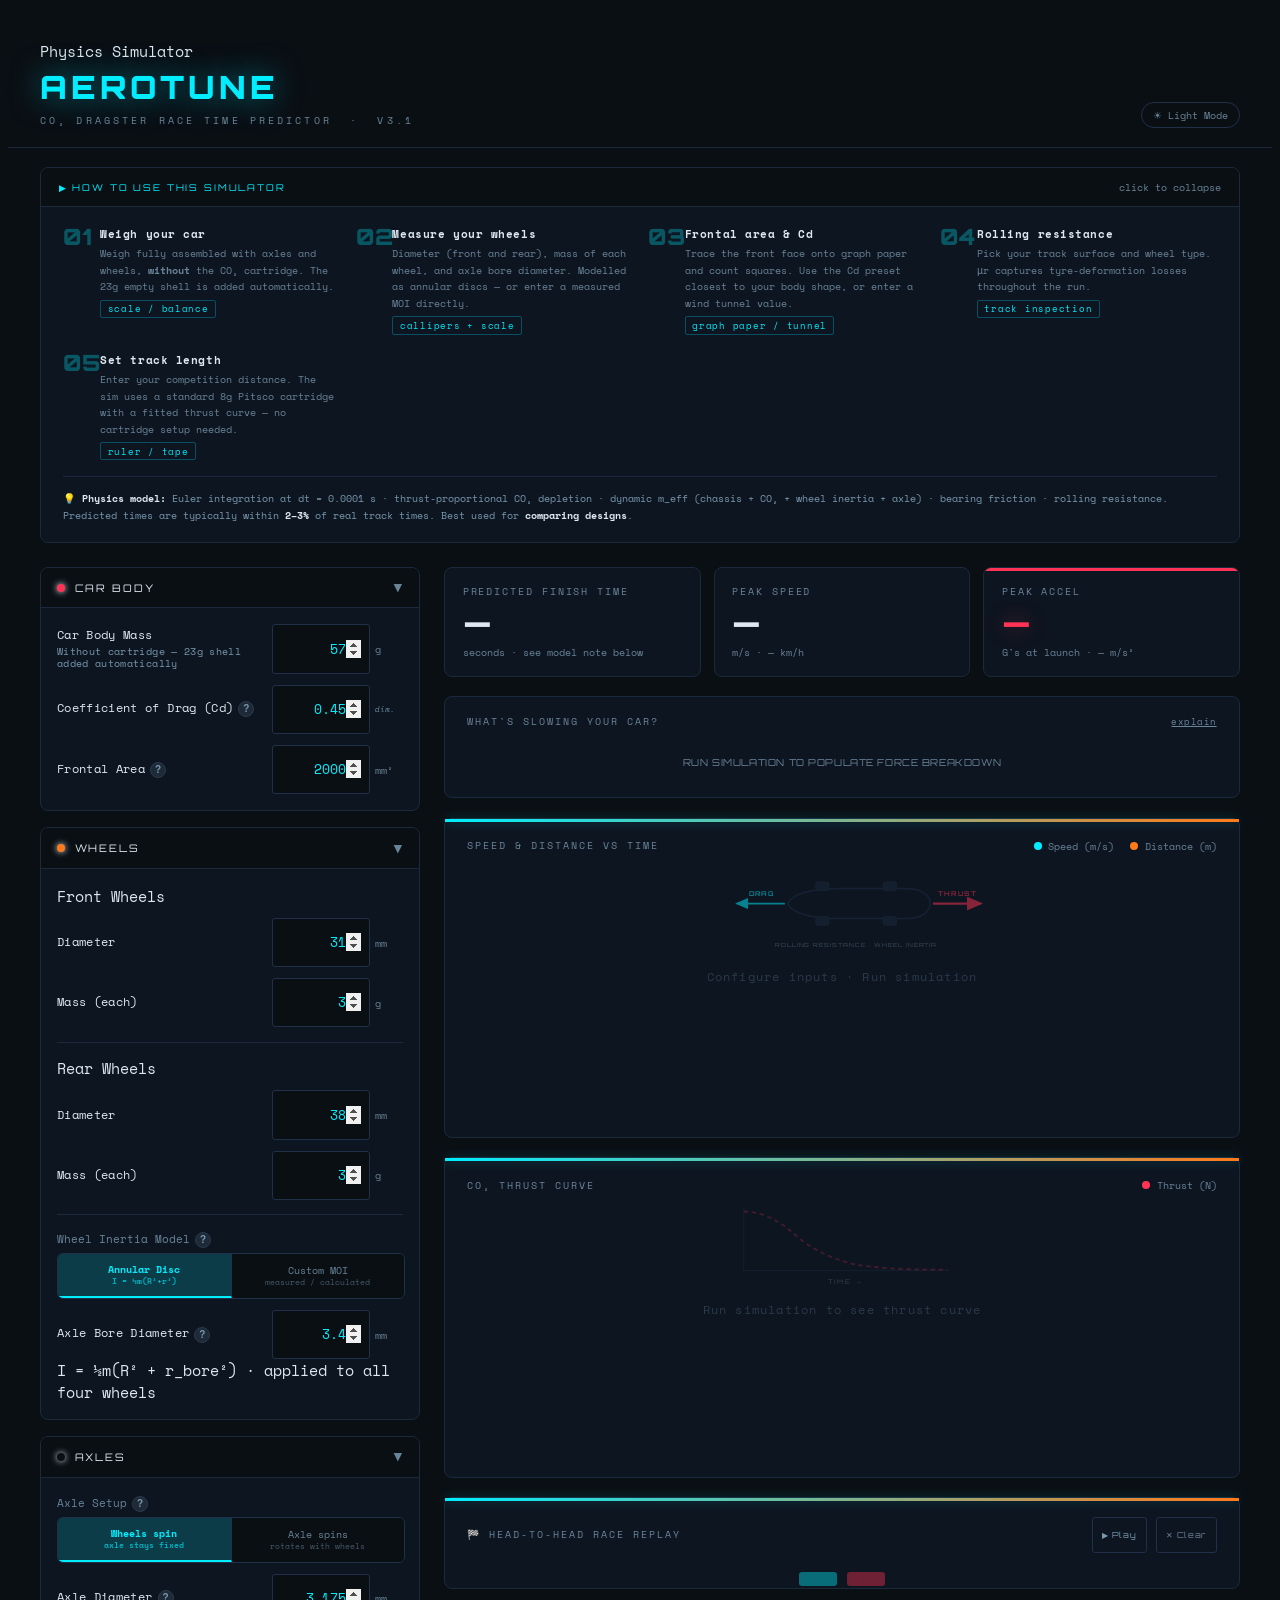
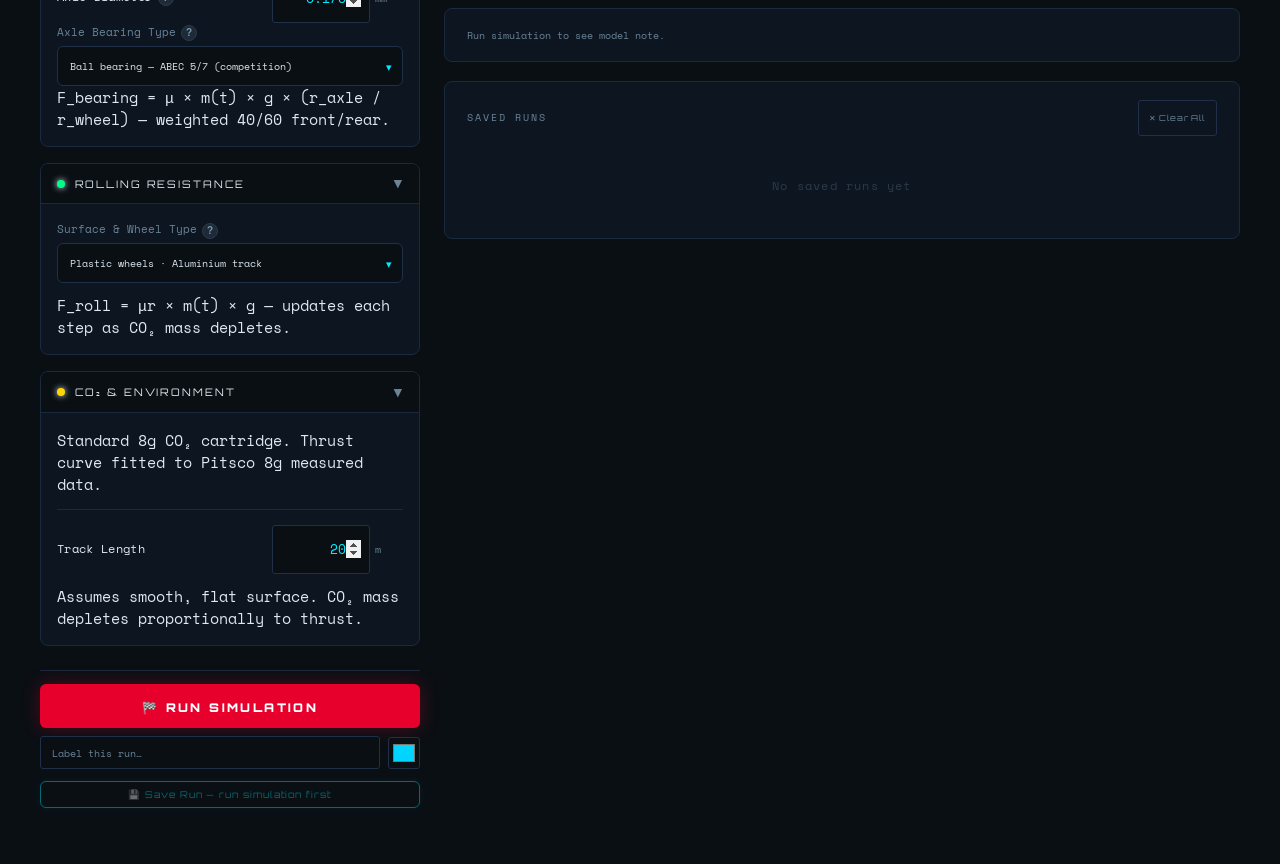
==== commit 43164c3e: "Physics Engine Fixes" ====
--- a/index.html
+++ b/index.html
@@ -3,130 +3,90 @@
 <head>
   <meta charset="UTF-8">
   <meta name="viewport" content="width=device-width, initial-scale=1.0, maximum-scale=1.0">
-
-  <!-- ── SEO ─────────────────────────────────────────────────── -->
   <title>AeroTune — CO₂ Dragster Race Time Predictor</title>
-  <meta name="description" content="Physics-based CO₂ dragster simulator that models aerodynamics, mass, friction, and velocity to predict race performance.">
-  <meta name="keywords"    content="CO2 dragster, dragster simulator, physics simulation, aerodynamics, F1 in Schools">
-  <link rel="canonical"    href="https://JP7000.github.io/AeroTune">
-
-  <!-- ── Open Graph ───────────────────────────────────────────── -->
-  <meta property="og:title"       content="AeroTune — CO₂ Dragster Race Time Predictor">
+  <meta name="description" content="Physics-based CO₂ dragster simulator for F1 in Schools and TSA competitors.">
+  <link rel="canonical" href="https://JP7000.github.io/AeroTune">
+  <meta property="og:title" content="AeroTune — CO₂ Dragster Race Time Predictor">
   <meta property="og:description" content="Physics-based CO₂ dragster simulator for F1 in Schools and TSA competitors.">
-  <meta property="og:type"        content="website">
-  <meta property="og:url"         content="https://JP7000.github.io/AeroTune">
-
-  <!-- ── Analytics ────────────────────────────────────────────── -->
+  <meta property="og:type" content="website">
+  <meta property="og:url" content="https://JP7000.github.io/AeroTune">
+
   <script async src="https://www.googletagmanager.com/gtag/js?id=G-X3VV5XXW72"></script>
   <script>
-    window.dataLayer = window.dataLayer || [];
-    function gtag() { dataLayer.push(arguments); }
-    gtag('js', new Date());
-    gtag('config', 'G-X3VV5XXW72');
+    window.dataLayer=window.dataLayer||[];
+    function gtag(){dataLayer.push(arguments);}
+    gtag('js',new Date()); gtag('config','G-X3VV5XXW72');
   </script>
   <meta name="google-site-verification" content="DekrRBbofhLB_k5p50McFN2pv17AHm0qP8BRPqkTiJ0">
 
-  <!-- ── Fonts ────────────────────────────────────────────────── -->
-  <!-- Exo 2: display / headings (motorsport geometric) -->
-  <!-- Space Mono: numeric readouts (timing screen) -->
   <link rel="preconnect" href="https://fonts.googleapis.com">
   <link rel="preconnect" href="https://fonts.gstatic.com" crossorigin>
-  <link href="https://fonts.googleapis.com/css2?family=Exo+2:ital,wght@0,400;0,600;0,700;0,900;1,400&family=Space+Mono:wght@400;700&display=swap" rel="stylesheet">
-
+  <link href="https://fonts.googleapis.com/css2?family=Orbitron:wght@400;600;700;900&family=Inter:wght@400;500;600&family=JetBrains+Mono:wght@400;500&display=swap" rel="stylesheet">
   <link rel="stylesheet" href="style.css">
 </head>
 <body>
 
-
-<!-- ════════════════════════════════════════════════════════════
-     HEADER
-════════════════════════════════════════════════════════════ -->
+<!-- ════════ HEADER ════════ -->
 <header class="header">
   <div class="header-inner">
     <div class="logo">
-      <div class="logo-eyebrow">AeroTune</div>
-      <div class="logo-title">Race Time Predictor</div>
-      <div class="logo-sub">Physics-Based CO₂ Dragster Simulator &nbsp;·&nbsp; v3.0</div>
+      <div class="logo-eyebrow">Physics Simulator</div>
+      <div class="logo-title"><span class="logo-aero">AERO</span>TUNE</div>
+      <div class="logo-sub">CO₂ Dragster Race Time Predictor &nbsp;·&nbsp; v3.1</div>
     </div>
     <button class="theme-toggle" id="theme-btn" onclick="toggleTheme()">☀ Light Mode</button>
   </div>
   <div class="header-stripe" aria-hidden="true"></div>
 </header>
 
-
-<!-- ════════════════════════════════════════════════════════════
-     ONBOARDING — collapsible how-to panel
-════════════════════════════════════════════════════════════ -->
+<!-- ════════ ONBOARDING ════════ -->
 <section class="onboard">
   <div class="onboard-inner">
-
     <div class="onboard-header" onclick="toggleOnboard(this)" role="button" aria-expanded="true">
       <div class="onboard-tag">▶ How to use this simulator</div>
       <div class="onboard-toggle" id="onboard-toggle-label">click to collapse</div>
     </div>
-
     <div class="onboard-body" id="onboard-body">
-
       <div class="step">
         <div class="step-num">01</div>
         <div class="step-content">
           <div class="step-title">Weigh your car</div>
-          <div class="step-desc">
-            Weigh fully assembled with axles and wheels, <strong>without</strong>
-            the CO₂ cartridge. The 23g empty shell is added automatically.
-          </div>
+          <div class="step-desc">Weigh fully assembled with axles and wheels, <strong>without</strong> the CO₂ cartridge. The 23g empty shell is added automatically.</div>
           <span class="step-tool">scale / balance</span>
         </div>
       </div>
-
       <div class="step">
         <div class="step-num">02</div>
         <div class="step-content">
           <div class="step-title">Measure your wheels</div>
-          <div class="step-desc">
-            Diameter (front and rear), mass of each wheel, and axle bore diameter.
-            Modelled as annular discs — or enter a measured MOI directly.
-          </div>
+          <div class="step-desc">Diameter (front and rear), mass of each wheel, and axle bore diameter. Modelled as annular discs — or enter a measured MOI directly.</div>
           <span class="step-tool">callipers + scale</span>
         </div>
       </div>
-
       <div class="step">
         <div class="step-num">03</div>
         <div class="step-content">
           <div class="step-title">Frontal area &amp; Cd</div>
-          <div class="step-desc">
-            Trace the front face onto graph paper and count squares. Use the Cd
-            preset closest to your body shape, or enter a wind tunnel value.
-          </div>
+          <div class="step-desc">Trace the front face onto graph paper and count squares. Use the Cd preset closest to your body shape, or enter a wind tunnel value.</div>
           <span class="step-tool">graph paper / tunnel</span>
         </div>
       </div>
-
       <div class="step">
         <div class="step-num">04</div>
         <div class="step-content">
           <div class="step-title">Rolling resistance</div>
-          <div class="step-desc">
-            Pick your track surface and wheel type. μr captures tyre-deformation
-            losses throughout the run.
-          </div>
+          <div class="step-desc">Pick your track surface and wheel type. μr captures tyre-deformation losses throughout the run.</div>
           <span class="step-tool">track inspection</span>
         </div>
       </div>
-
       <div class="step">
         <div class="step-num">05</div>
         <div class="step-content">
           <div class="step-title">Set track length</div>
-          <div class="step-desc">
-            Enter your competition distance. The sim uses a standard 8g Pitsco
-            cartridge with a fitted thrust curve — no cartridge setup needed.
-          </div>
+          <div class="step-desc">Enter your competition distance. The sim uses a standard 8g Pitsco cartridge with a fitted thrust curve — no cartridge setup needed.</div>
           <span class="step-tool">ruler / tape</span>
         </div>
       </div>
-
       <div class="onboard-note">
         💡 <strong style="color:var(--text)">Physics model:</strong>
         Euler integration at dt = 0.0001 s · thrust-proportional CO₂ depletion ·
@@ -135,361 +95,188 @@
         <strong style="color:var(--text)">2–3%</strong> of real track times.
         Best used for <strong style="color:var(--text)">comparing designs</strong>.
       </div>
-
-    </div><!-- /onboard-body -->
+    </div>
   </div>
 </section>
 
-
-<!-- ════════════════════════════════════════════════════════════
-     APP LAYOUT — sidebar inputs + main results
-════════════════════════════════════════════════════════════ -->
+<!-- ════════ APP LAYOUT ════════ -->
 <div class="app">
 
-
-  <!-- ══════════════════════════
-       SIDEBAR — input controls
-  ══════════════════════════ -->
+  <!-- ══ SIDEBAR ══ -->
   <aside class="sidebar">
 
-
-    <!-- ── Car Body ─────────────────────────────────────────── -->
+    <!-- Car Body -->
     <div class="section-card">
       <div class="section-header" onclick="toggleSection(this)">
-        <div class="section-dot" style="background:#E8002D"></div>
+        <div class="section-dot" style="background:var(--red)"></div>
         <div class="section-title">Car Body</div>
         <div class="section-arrow open" aria-hidden="true">▶</div>
       </div>
       <div class="section-body">
-
-        <div class="input-row">
-          <label for="mass">
-            Car Body Mass
-            <span>Without cartridge — 23g shell added automatically</span>
-          </label>
+        <div class="input-row">
+          <label for="mass">Car Body Mass<span>Without cartridge — 23g shell added automatically</span></label>
           <div class="input-wrap">
             <input type="number" id="mass" value="57" min="10" max="500" step="0.5">
             <span class="unit">g</span>
           </div>
         </div>
-
-        <div class="input-row">
-          <label for="cd-custom">
-            Coefficient of Drag (Cd)
-            <button class="tip-btn" onclick="toggleTip(this)" aria-label="Help">?</button>
-          </label>
-          <div class="tip-box" role="tooltip">
-            Cd measures how easily air flows around your car. Lower is faster.
-            Most CO₂ dragsters with exposed wheels fall between 0.4 and 0.6.
-          </div>
+        <div class="input-row">
+          <label for="cd-custom">Coefficient of Drag (Cd)<button class="tip-btn" onclick="toggleTip(this)" aria-label="Help">?</button></label>
+          <div class="tip-box" role="tooltip">Cd measures how easily air flows around your car. Lower is faster. Most CO₂ dragsters with exposed wheels fall between 0.4 and 0.6.</div>
           <div class="input-wrap">
             <input type="number" id="cd-custom" value="0.45" min="0.05" max="1.5" step="0.01">
-            <span class="unit" style="color:var(--muted);font-style:italic;font-size:.55rem;">dim.</span>
-          </div>
-        </div>
-
-        <div class="input-row">
-          <label for="frontal-override">
-            Frontal Area
-            <button class="tip-btn" onclick="toggleTip(this)" aria-label="Help">?</button>
-          </label>
-          <div class="tip-box" role="tooltip">
-            Cross-section area head-on. In Fusion 360: sketch on the front face,
-            use Project to trace the outline, then check the sketch area in the
-            bottom-right corner.
-          </div>
+            <span class="unit" style="color:var(--muted);font-style:italic;font-size:.53rem;">dim.</span>
+          </div>
+        </div>
+        <div class="input-row">
+          <label for="frontal-override">Frontal Area<button class="tip-btn" onclick="toggleTip(this)" aria-label="Help">?</button></label>
+          <div class="tip-box" role="tooltip">Cross-section area head-on. In Fusion 360: sketch on the front face, use Project to trace the outline, then check the sketch area in the bottom-right corner.</div>
           <div class="input-wrap">
             <input type="number" id="frontal-override" value="2000" min="100" max="10000" step="10">
             <span class="unit">mm²</span>
           </div>
         </div>
-
-      </div>
-    </div><!-- /car body -->
-
-
-    <!-- ── Wheels ───────────────────────────────────────────── -->
+      </div>
+    </div>
+
+    <!-- Wheels -->
     <div class="section-card">
       <div class="section-header" onclick="toggleSection(this)">
-        <div class="section-dot" style="background:#FF8000"></div>
+        <div class="section-dot" style="background:var(--accent2)"></div>
         <div class="section-title">Wheels</div>
         <div class="section-arrow open" aria-hidden="true">▶</div>
       </div>
       <div class="section-body">
-
         <div class="subsection-label">Front Wheels</div>
-
         <div class="input-row">
           <label for="wf-dia">Diameter</label>
-          <div class="input-wrap">
-            <input type="number" id="wf-dia" value="31" min="5" max="80" step="0.5">
-            <span class="unit">mm</span>
-          </div>
-        </div>
-
+          <div class="input-wrap"><input type="number" id="wf-dia" value="31" min="5" max="80" step="0.5"><span class="unit">mm</span></div>
+        </div>
         <div class="input-row">
           <label for="wf-mass">Mass (each)</label>
-          <div class="input-wrap">
-            <input type="number" id="wf-mass" value="3" min="0.1" max="30" step="0.1">
-            <span class="unit">g</span>
-          </div>
-        </div>
-
+          <div class="input-wrap"><input type="number" id="wf-mass" value="3" min="0.1" max="30" step="0.1"><span class="unit">g</span></div>
+        </div>
         <hr class="divider">
         <div class="subsection-label">Rear Wheels</div>
-
         <div class="input-row">
           <label for="wr-dia">Diameter</label>
-          <div class="input-wrap">
-            <input type="number" id="wr-dia" value="38" min="5" max="80" step="0.5">
-            <span class="unit">mm</span>
-          </div>
-        </div>
-
+          <div class="input-wrap"><input type="number" id="wr-dia" value="38" min="5" max="80" step="0.5"><span class="unit">mm</span></div>
+        </div>
         <div class="input-row">
           <label for="wr-mass">Mass (each)</label>
-          <div class="input-wrap">
-            <input type="number" id="wr-mass" value="3" min="0.1" max="30" step="0.1">
-            <span class="unit">g</span>
-          </div>
-        </div>
-
+          <div class="input-wrap"><input type="number" id="wr-mass" value="3" min="0.1" max="30" step="0.1"><span class="unit">g</span></div>
+        </div>
         <hr class="divider">
-
-        <!-- Inertia model selector -->
         <div class="input-full">
-          <label>
-            Wheel Inertia Model
-            <button class="tip-btn" onclick="toggleTip(this)" aria-label="Help">?</button>
-          </label>
-          <div class="tip-box" role="tooltip">
-            Annular disc calculates MOI from geometry — good for simple printed
-            wheels. Custom MOI is more accurate for wheels with spokes, variable
-            infill, or non-uniform wall thickness.
-          </div>
+          <label>Wheel Inertia Model<button class="tip-btn" onclick="toggleTip(this)" aria-label="Help">?</button></label>
+          <div class="tip-box" role="tooltip">Annular disc calculates MOI from geometry — good for simple printed wheels. Custom MOI is more accurate for wheels with spokes, variable infill, or non-uniform wall thickness.</div>
           <div class="pill-group" role="group" aria-label="Wheel inertia model">
-            <button class="pill-opt active"
-                    data-target="wheel-mode" data-value="annular"
-                    onclick="setPill(this); toggleWheelMode()">
-              Annular Disc<br>
-              <span style="font-size:.55rem;opacity:.7;text-transform:none;letter-spacing:0;">I = ½m(R²+r²)</span>
+            <button class="pill-opt active" data-target="wheel-mode" data-value="annular" onclick="setPill(this); toggleWheelMode()">
+              Annular Disc<br><span style="font-size:.52rem;opacity:.65;text-transform:none;letter-spacing:0;">I = ½m(R²+r²)</span>
             </button>
-            <button class="pill-opt"
-                    data-target="wheel-mode" data-value="moi"
-                    onclick="setPill(this); toggleWheelMode()">
-              Custom MOI<br>
-              <span style="font-size:.55rem;opacity:.7;text-transform:none;letter-spacing:0;">measured / calculated</span>
+            <button class="pill-opt" data-target="wheel-mode" data-value="moi" onclick="setPill(this); toggleWheelMode()">
+              Custom MOI<br><span style="font-size:.52rem;opacity:.65;text-transform:none;letter-spacing:0;">measured / calculated</span>
             </button>
           </div>
           <input type="hidden" id="wheel-mode" value="annular">
         </div>
-
-        <!-- Annular disc: bore diameter input -->
         <div id="annular-opts">
           <div class="input-row">
-            <label for="bore-dia">
-              Axle Bore Diameter
-              <button class="tip-btn" onclick="toggleTip(this)" aria-label="Help">?</button>
-            </label>
-            <div class="tip-box" role="tooltip">
-              Diameter of the hole through the centre of each wheel.
-              I = ½m(R_outer² + R_bore²).
-              Typical 1/8″ steel axle → bore ≈ 3.2–3.5 mm.
-            </div>
-            <div class="input-wrap">
-              <input type="number" id="bore-dia" value="3.4" min="0.5" max="15" step="0.05">
-              <span class="unit">mm</span>
-            </div>
+            <label for="bore-dia">Axle Bore Diameter<button class="tip-btn" onclick="toggleTip(this)" aria-label="Help">?</button></label>
+            <div class="tip-box" role="tooltip">Diameter of the hole through the centre of each wheel. I = ½m(R_outer² + R_bore²). Typical 1/8″ steel axle → bore ≈ 3.2–3.5 mm.</div>
+            <div class="input-wrap"><input type="number" id="bore-dia" value="3.4" min="0.5" max="15" step="0.05"><span class="unit">mm</span></div>
           </div>
           <div class="input-note">I = ½m(R² + r_bore²) · applied to all four wheels</div>
         </div>
-
-        <!-- Custom MOI: user-supplied values -->
         <div id="moi-opts" style="display:none;">
-
           <div class="moi-unit-row">
             <span class="moi-unit-label">Units</span>
             <div class="moi-unit-toggle">
-              <button id="moi-btn-gcm2" onclick="setMoiUnit('gcm2')"
-                      style="background:rgba(232,0,45,0.18);color:var(--accent);font-weight:700;">
-                g·cm²
-              </button>
-              <button id="moi-btn-kgm2" onclick="setMoiUnit('kgm2')"
-                      style="background:var(--surface);color:var(--muted);font-weight:400;">
-                kg·m²
-              </button>
+              <button id="moi-btn-gcm2" onclick="setMoiUnit('gcm2')" style="background:rgba(0,212,255,0.18);color:var(--accent);font-weight:700;">g·cm²</button>
+              <button id="moi-btn-kgm2" onclick="setMoiUnit('kgm2')" style="background:var(--surface);color:var(--muted);font-weight:400;">kg·m²</button>
             </div>
           </div>
-
           <div class="input-row">
-            <label for="moi-front">
-              Front Wheel MOI
-              <span>per wheel</span>
-            </label>
-            <div class="input-wrap">
-              <input type="number" id="moi-front" value="0.5" min="0.0001" max="100000" step="0.01">
-              <span class="unit" id="moi-unit-lbl">g·cm²</span>
-            </div>
-          </div>
-
+            <label for="moi-front">Front Wheel MOI<span>per wheel</span></label>
+            <div class="input-wrap"><input type="number" id="moi-front" value="0.5" min="0.0001" max="100000" step="0.01"><span class="unit" id="moi-unit-lbl">g·cm²</span></div>
+          </div>
           <div class="input-row">
-            <label for="moi-rear">
-              Rear Wheel MOI
-              <span>per wheel</span>
-            </label>
-            <div class="input-wrap">
-              <input type="number" id="moi-rear" value="0.8" min="0.0001" max="100000" step="0.01">
-              <span class="unit" id="moi-unit-lbl2">g·cm²</span>
-            </div>
-          </div>
-
+            <label for="moi-rear">Rear Wheel MOI<span>per wheel</span></label>
+            <div class="input-wrap"><input type="number" id="moi-rear" value="0.8" min="0.0001" max="100000" step="0.01"><span class="unit" id="moi-unit-lbl2">g·cm²</span></div>
+          </div>
           <div class="input-note">m_rot_eff = 2·I_F/r_F² + 2·I_R/r_R² · diameters still required</div>
         </div>
-
-      </div>
-    </div><!-- /wheels -->
-
-
-    <!-- ── Axles ─────────────────────────────────────────────── -->
+      </div>
+    </div>
+
+    <!-- Axles -->
     <div class="section-card">
       <div class="section-header" onclick="toggleSection(this)">
-        <div class="section-dot" style="background:#c084fc"></div>
+        <div class="section-dot" style="background:var(--purple)"></div>
         <div class="section-title">Axles</div>
         <div class="section-arrow open" aria-hidden="true">▶</div>
       </div>
       <div class="section-body">
-
         <div class="input-full">
-          <label>
-            Axle Setup
-            <button class="tip-btn" onclick="toggleTip(this)" aria-label="Help">?</button>
-          </label>
+          <label>Axle Setup<button class="tip-btn" onclick="toggleTip(this)" aria-label="Help">?</button></label>
           <div class="tip-box" role="tooltip">
-            <strong>Wheels spin / axle fixed:</strong> Standard for F1 in Schools.
-            Axle is press-fit into the body — only wheels spin. Bearings press into
-            the wheel hub with the inner race riding on the fixed axle.<br><br>
-            <strong>Axle spins with wheels:</strong> Both wheel and axle inertia
-            must be overcome at launch. Solid-cylinder model: I = ½mr².
+            <strong>Wheels spin / axle fixed:</strong> Standard for F1 in Schools. Axle is press-fit into the body — only wheels spin.<br><br>
+            <strong>Axle spins with wheels:</strong> Both wheel and axle inertia must be overcome at launch. Solid-cylinder model: I = ½mr².
           </div>
           <div class="pill-group" role="group" aria-label="Axle setup">
-            <button class="pill-opt active"
-                    data-target="axle-setup" data-value="static"
-                    onclick="setPill(this); updateAxleSetup()">
-              Wheels spin<br>
-              <span style="font-size:.55rem;opacity:.7;">axle stays fixed</span>
+            <button class="pill-opt active" data-target="axle-setup" data-value="static" onclick="setPill(this); updateAxleSetup()">
+              Wheels spin<br><span style="font-size:.52rem;opacity:.65;">axle stays fixed</span>
             </button>
-            <button class="pill-opt"
-                    data-target="axle-setup" data-value="dynamic"
-                    onclick="setPill(this); updateAxleSetup()">
-              Axle spins<br>
-              <span style="font-size:.55rem;opacity:.7;">rotates with wheels</span>
+            <button class="pill-opt" data-target="axle-setup" data-value="dynamic" onclick="setPill(this); updateAxleSetup()">
+              Axle spins<br><span style="font-size:.52rem;opacity:.65;">rotates with wheels</span>
             </button>
           </div>
           <input type="hidden" id="axle-setup" value="static">
         </div>
-
-        <!-- Static axle (F1 in Schools standard) -->
         <div id="axle-static-opts">
-
           <div class="input-row">
-            <label for="axle-dia-static">
-              Axle Diameter
-              <button class="tip-btn" onclick="toggleTip(this)" aria-label="Help">?</button>
-            </label>
-            <div class="tip-box" role="tooltip">
-              Outside diameter of the steel axle. Standard 1/8" = 3.175 mm.
-              Used to calculate bearing friction: F = μ × m × g × (r_axle / r_wheel).
-            </div>
-            <div class="input-wrap">
-              <input type="number" id="axle-dia-static" value="3.175" min="1" max="10" step="0.025">
-              <span class="unit">mm</span>
-            </div>
-          </div>
-
+            <label for="axle-dia-static">Axle Diameter<button class="tip-btn" onclick="toggleTip(this)" aria-label="Help">?</button></label>
+            <div class="tip-box" role="tooltip">Outside diameter of the steel axle. Standard 1/8" = 3.175 mm. Used to calculate bearing friction: F = μ × m × g × (r_axle / r_wheel).</div>
+            <div class="input-wrap"><input type="number" id="axle-dia-static" value="3.175" min="1" max="10" step="0.025"><span class="unit">mm</span></div>
+          </div>
           <div class="input-full">
-            <label>
-              Axle Bearing Type
-              <button class="tip-btn" onclick="toggleTip(this)" aria-label="Help">?</button>
-            </label>
-            <div class="tip-box" role="tooltip">
-              F1 in Schools cars use ball bearings pressed into the wheel hub.
-              The wheel spins around the fixed axle with the bearing inner race
-              on the axle surface. Select your bearing type. Plain bore options
-              are for cars without bearings.
-            </div>
+            <label>Axle Bearing Type<button class="tip-btn" onclick="toggleTip(this)" aria-label="Help">?</button></label>
+            <div class="tip-box" role="tooltip">F1 in Schools cars use ball bearings pressed into the wheel hub. The wheel spins around the fixed axle with the bearing inner race on the axle surface.</div>
             <div class="styled-select-wrap">
               <select id="mu-bore-preset" class="styled-select" onchange="applyMuBorePreset()">
                 <option value="0.001">Ball bearing — ABEC 5/7 (competition)</option>
                 <option value="0.003">Ball bearing — standard</option>
                 <option value="0.005">Needle bearing</option>
-                <option value="0.06" >Flanged brass bushing</option>
-                <option value="0.08" >Brass bushing</option>
-                <option value="0.15" >PLA bore — wax / petroleum jelly</option>
-                <option value="0.10" >PLA bore — graphite</option>
-                <option value="0.25" >PLA bore — dry (no bearing)</option>
+                <option value="0.06">Flanged brass bushing</option>
+                <option value="0.08">Brass bushing</option>
+                <option value="0.15">PLA bore — wax / petroleum jelly</option>
+                <option value="0.10">PLA bore — graphite</option>
+                <option value="0.25">PLA bore — dry (no bearing)</option>
                 <option value="custom">Custom μ…</option>
               </select>
             </div>
           </div>
-
           <div class="input-row" id="mu-bore-custom-row" style="display:none;">
             <label for="mu-bore-custom">Custom μ_bearing</label>
-            <div class="input-wrap">
-              <input type="number" id="mu-bore-custom" value="0.003"
-                     min="0.0001" max="1.0" step="0.001" oninput="syncCustomMuBore()">
-            </div>
+            <div class="input-wrap"><input type="number" id="mu-bore-custom" value="0.003" min="0.0001" max="1.0" step="0.001" oninput="syncCustomMuBore()"></div>
           </div>
           <input type="hidden" id="mu-bore" value="0.001">
-
-          <div class="input-note">
-            F_bearing = μ × m(t) × g × (r_axle / r_wheel) — weighted 40/60 front/rear.
-          </div>
-
-        </div><!-- /axle-static-opts -->
-
-        <!-- Dynamic axle (axle rotates with wheels) -->
+          <div class="input-note">F_bearing = μ × m(t) × g × (r_axle / r_wheel) — weighted 40/60 front/rear.</div>
+        </div>
         <div id="axle-dynamic-opts" style="display:none;">
-
-          <div class="input-note" style="margin-bottom:.5rem;">
-            Axle rotates with wheels — no bore sliding friction. Inertia penalty
-            plus body bearing friction where the axle sits in the car body.
-          </div>
-
+          <div class="input-note" style="margin-bottom:.45rem;">Axle rotates with wheels — no bore sliding friction. Inertia penalty plus body bearing friction where the axle sits in the car body.</div>
           <div class="input-row">
-            <label for="axle-dia">
-              Axle Diameter
-              <button class="tip-btn" onclick="toggleTip(this)" aria-label="Help">?</button>
-            </label>
-            <div class="tip-box" role="tooltip">
-              Outside diameter of the spinning axle. Standard 1/8" = 3.175 mm.
-              Used for rotational inertia and body bearing friction calculations.
-            </div>
-            <div class="input-wrap">
-              <input type="number" id="axle-dia" value="3.175" min="1" max="10" step="0.025">
-              <span class="unit">mm</span>
-            </div>
-          </div>
-
+            <label for="axle-dia">Axle Diameter<button class="tip-btn" onclick="toggleTip(this)" aria-label="Help">?</button></label>
+            <div class="tip-box" role="tooltip">Outside diameter of the spinning axle. Standard 1/8" = 3.175 mm. Used for rotational inertia and body bearing friction calculations.</div>
+            <div class="input-wrap"><input type="number" id="axle-dia" value="3.175" min="1" max="10" step="0.025"><span class="unit">mm</span></div>
+          </div>
           <div class="input-row">
-            <label for="axle-mass">
-              Axle Mass
-              <span>one axle</span>
-            </label>
-            <div class="input-wrap">
-              <input type="number" id="axle-mass" value="4.0" min="0.5" max="30" step="0.1">
-              <span class="unit">g</span>
-            </div>
-          </div>
-
+            <label for="axle-mass">Axle Mass<span>one axle</span></label>
+            <div class="input-wrap"><input type="number" id="axle-mass" value="4.0" min="0.5" max="30" step="0.1"><span class="unit">g</span></div>
+          </div>
           <div class="input-full">
-            <label>
-              Body Bearing Lubrication
-              <button class="tip-btn" onclick="toggleTip(this)" aria-label="Help">?</button>
-            </label>
-            <div class="tip-box" role="tooltip">
-              Steel axle spinning in PLA body pocket.
-              F = μ × m(t) × g × (r_axle / r_wheel), weighted 40/60 front/rear.
-            </div>
+            <label>Body Bearing Lubrication<button class="tip-btn" onclick="toggleTip(this)" aria-label="Help">?</button></label>
+            <div class="tip-box" role="tooltip">Steel axle spinning in PLA body pocket. F = μ × m(t) × g × (r_axle / r_wheel), weighted 40/60 front/rear.</div>
             <div class="styled-select-wrap">
               <select id="mu-body-preset" class="styled-select" onchange="applyMuBodyPreset()">
                 <option value="0.25">Steel on PLA — dry</option>
@@ -499,44 +286,27 @@
               </select>
             </div>
           </div>
-
           <div class="input-row" id="mu-body-custom-row" style="display:none;">
             <label for="mu-body-custom">Custom μ_body</label>
-            <div class="input-wrap">
-              <input type="number" id="mu-body-custom" value="0.25"
-                     min="0.01" max="1.0" step="0.01" oninput="syncCustomMuBody()">
-            </div>
+            <div class="input-wrap"><input type="number" id="mu-body-custom" value="0.25" min="0.01" max="1.0" step="0.01" oninput="syncCustomMuBody()"></div>
           </div>
           <input type="hidden" id="mu-body" value="0.25">
-
-          <div class="input-note">
-            F_body = μ × m(t) × g × (r_axle / r_wheel) — weighted 40/60 front/rear.
-          </div>
-
-        </div><!-- /axle-dynamic-opts -->
-
-      </div>
-    </div><!-- /axles -->
-
-
-    <!-- ── Rolling Resistance ────────────────────────────────── -->
+          <div class="input-note">F_body = μ × m(t) × g × (r_axle / r_wheel) — weighted 40/60 front/rear.</div>
+        </div>
+      </div>
+    </div>
+
+    <!-- Rolling Resistance -->
     <div class="section-card">
       <div class="section-header" onclick="toggleSection(this)">
-        <div class="section-dot" style="background:#39B54A"></div>
+        <div class="section-dot" style="background:var(--green)"></div>
         <div class="section-title">Rolling Resistance</div>
         <div class="section-arrow open" aria-hidden="true">▶</div>
       </div>
       <div class="section-body">
-
         <div class="input-full">
-          <label>
-            Surface &amp; Wheel Type
-            <button class="tip-btn" onclick="toggleTip(this)" aria-label="Help">?</button>
-          </label>
-          <div class="tip-box" role="tooltip">
-            Rolling resistance (μr) captures energy lost as wheels deform against
-            the track. F_roll = μr × m × g. Smooth aluminium gives lowest values.
-          </div>
+          <label>Surface &amp; Wheel Type<button class="tip-btn" onclick="toggleTip(this)" aria-label="Help">?</button></label>
+          <div class="tip-box" role="tooltip">Rolling resistance (μr) captures energy lost as wheels deform against the track. F_roll = μr × m × g. Smooth aluminium gives lowest values.</div>
           <div class="styled-select-wrap">
             <select id="mu-r-preset" class="styled-select" onchange="applyMuPreset()">
               <option value="0.010">Plastic wheels · Aluminium track</option>
@@ -547,370 +317,210 @@
             </select>
           </div>
         </div>
-
         <div class="input-row" id="mu-r-custom-row" style="display:none;">
-          <label for="mu-r-custom">
-            Custom μr
-            <button class="tip-btn" onclick="toggleTip(this)" aria-label="Help">?</button>
-          </label>
-          <div class="tip-box" role="tooltip">
-            Dimensionless rolling resistance. Typical CO₂ dragster range: 0.006–0.025.
-          </div>
-          <div class="input-wrap">
-            <input type="number" id="mu-r-custom" value="0.010"
-                   min="0.001" max="0.1" step="0.001" oninput="syncCustomMuR()">
-          </div>
-        </div>
-
+          <label for="mu-r-custom">Custom μr<button class="tip-btn" onclick="toggleTip(this)" aria-label="Help">?</button></label>
+          <div class="tip-box" role="tooltip">Dimensionless rolling resistance. Typical CO₂ dragster range: 0.006–0.025.</div>
+          <div class="input-wrap"><input type="number" id="mu-r-custom" value="0.010" min="0.001" max="0.1" step="0.001" oninput="syncCustomMuR()"></div>
+        </div>
         <input type="hidden" id="mu-r" value="0.010">
         <div class="input-note">F_roll = μr × m(t) × g — updates each step as CO₂ mass depletes.</div>
-
-      </div>
-    </div><!-- /rolling resistance -->
-
-
-    <!-- ── CO₂ & Environment ─────────────────────────────────── -->
+      </div>
+    </div>
+
+    <!-- CO₂ & Environment -->
     <div class="section-card">
       <div class="section-header" onclick="toggleSection(this)">
-        <div class="section-dot" style="background:#FFD700"></div>
+        <div class="section-dot" style="background:var(--yellow)"></div>
         <div class="section-title">CO₂ &amp; Environment</div>
         <div class="section-arrow open" aria-hidden="true">▶</div>
       </div>
       <div class="section-body">
-
-        <div class="input-note">
-          Standard 8g CO₂ cartridge. Thrust curve fitted to Pitsco 8g measured data.
-        </div>
-
-        <!--
-          Thrust curve parameters — fitted to Pitsco 8g cartridge.
-          Changing these values here updates BOTH the physics simulation
-          AND the thrust curve chart on the next run.
-
-          F(t) = F0 · exp(−t / tau),  0 ≤ t ≤ dur
-            co2-F0  = peak thrust (N)
-            co2-tau = time constant (s)
-            co2-dur = burn duration (s)
-        -->
+        <div class="input-note">Standard 8g CO₂ cartridge. Thrust curve fitted to Pitsco 8g measured data.</div>
         <input type="hidden" id="co2-F0"  value="9.2">
-        <input type="hidden" id="co2-tau" value="0.0065">
+        <input type="hidden" id="co2-tau" value="0.21">
         <input type="hidden" id="co2-dur" value="0.5">
-
         <hr class="divider">
-
         <div class="input-row">
           <label for="track">Track Length</label>
-          <div class="input-wrap">
-            <input type="number" id="track" value="20" min="5" max="100" step="0.5">
-            <span class="unit">m</span>
-          </div>
-        </div>
-
-        <div class="input-note">
-          Assumes smooth, flat surface. CO₂ mass depletes proportionally to thrust.
-        </div>
-
-      </div>
-    </div><!-- /co2 & environment -->
-
-
-    <!-- ── Run + Save (sticky footer) ───────────────────────── -->
+          <div class="input-wrap"><input type="number" id="track" value="20" min="5" max="100" step="0.5"><span class="unit">m</span></div>
+        </div>
+        <div class="input-note">Assumes smooth, flat surface. CO₂ mass depletes proportionally to thrust.</div>
+      </div>
+    </div>
+
+    <!-- Sticky run bar -->
     <div class="sidebar-sticky">
-
       <div id="validation-banner" role="alert" aria-live="polite"></div>
-
       <button class="run-btn" onclick="runSim()">🏁 RUN SIMULATION</button>
-
       <div class="save-bar">
-        <div style="display:flex; gap:.5rem; align-items:center; width:100%;">
-          <input type="text" id="run-label" placeholder="Label this run…" class="save-input"
-                 aria-label="Run label">
-          <input type="color" id="run-colour" value="#00D2BE" title="Pick run colour"
-                 aria-label="Run colour"
-                 style="width:32px;height:32px;padding:2px;border:1px solid var(--border2);
-                        border-radius:3px;background:var(--surface);cursor:pointer;flex-shrink:0;">
+        <div style="display:flex;gap:.5rem;align-items:center;width:100%;">
+          <input type="text" id="run-label" placeholder="Label this run…" class="save-input" aria-label="Run label">
+          <input type="color" id="run-colour" value="#00D4FF" title="Pick run colour" aria-label="Run colour"
+                 style="width:32px;height:32px;padding:2px;border:1px solid var(--border2);border-radius:3px;background:var(--surface);cursor:pointer;flex-shrink:0;">
         </div>
         <button class="save-btn" id="save-btn" onclick="saveRun()"
-                style="width:100%;margin-top:.4rem;opacity:.4;cursor:not-allowed;" disabled>
+                style="width:100%;margin-top:.35rem;opacity:.4;cursor:not-allowed;" disabled>
           💾 Save Run — run simulation first
         </button>
       </div>
-
-    </div><!-- /sidebar-sticky -->
+    </div>
 
   </aside><!-- /sidebar -->
 
-
-  <!-- ══════════════════════════
-       MAIN — results & charts
-  ══════════════════════════ -->
+  <!-- ══ MAIN ══ -->
   <main class="main">
 
-
-    <!-- 1 ── Result cards ──────────────────────────────────── -->
+    <!-- Result cards -->
     <div class="results-grid">
-
-      <div class="result-card rc-red">
+      <div class="result-card rc-blue">
         <div class="result-label">Predicted Finish Time</div>
-        <div style="display:flex; align-items:baseline; gap:.6rem;">
+        <div style="display:flex;align-items:baseline;gap:.55rem;">
           <div class="result-value" id="r-time">—</div>
-          <!--
-            Delta badge — shows change vs previous run.
-            Class is toggled between 'faster' and 'slower' by ui.js.
-          -->
-          <div id="r-delta"
-               style="display:none;font-family:var(--font-mono);font-size:.8rem;
-                      font-weight:700;padding:.15rem .4rem;border-radius:3px;"
-               aria-live="polite"></div>
+          <div id="r-delta" style="display:none;font-family:var(--font-mono);font-size:.75rem;font-weight:700;padding:.12rem .38rem;border-radius:3px;" aria-live="polite"></div>
         </div>
         <div class="result-unit">seconds · see model note below</div>
       </div>
-
-      <div class="result-card rc-teal">
+      <div class="result-card rc-amber">
         <div class="result-label">Peak Speed</div>
         <div class="result-value" id="r-speed">—</div>
         <div class="result-unit">m/s · <span id="r-kmh">—</span> km/h</div>
       </div>
-
-      <div class="result-card rc-amber">
+      <div class="result-card rc-red">
         <div class="result-label">Peak Accel</div>
         <div class="result-value" id="r-g">—</div>
         <div class="result-unit">G's at launch · <span id="r-ms2">—</span> m/s²</div>
       </div>
-
-    </div><!-- /results-grid -->
-
-
-    <!-- 2 ── Forces breakdown ──────────────────────────────── -->
-    <!--
-      Placed immediately after results so the insight is
-      contextually adjacent to the numbers that produced it.
-    -->
+    </div>
+
+    <!-- Forces breakdown -->
     <div class="breakdown-card" id="forces-card">
-
-      <div class="breakdown-title" style="display:flex; justify-content:space-between; align-items:center;">
+      <div class="breakdown-title" style="display:flex;justify-content:space-between;align-items:center;">
         <span>What's Slowing Your Car?</span>
         <button onclick="toggleForcesExplain()"
-                style="font-size:.58rem;color:var(--muted);cursor:pointer;
-                       text-decoration:underline;font-family:var(--font-mono);
-                       font-weight:400;letter-spacing:.05em;text-transform:none;
-                       background:none;border:none;padding:0;"
-                aria-expanded="false">
-          explain
-        </button>
-      </div>
-
-      <!-- Physics explanation (hidden by default) -->
-      <div id="forces-explain"
-           style="display:none;font-size:.63rem;color:var(--muted);line-height:1.7;
-                  background:var(--surface);border-radius:3px;padding:.6rem .8rem;
-                  margin-bottom:.8rem;">
-        <strong style="color:var(--text);font-weight:700;">At launch</strong> — air drag is zero.
-        Resistance is entirely wheel spin-up inertia: F = m_rot_eff × a_launch,
-        where m_rot_eff = Σ(I / r²).<br><br>
-        <strong style="color:var(--text);font-weight:700;">At peak speed</strong> — air drag dominates,
-        growing with v². This is the main force limiting your top speed.
-      </div>
-
-      <!-- Pre-run placeholder (hidden after first simulation) -->
-      <div id="forces-empty-state"
-           style="font-size:.62rem;color:var(--muted);text-align:center;
-                  padding:.8rem 0;letter-spacing:.06em;">
+                style="font-size:.56rem;color:var(--muted);cursor:pointer;text-decoration:underline;font-family:var(--font-mono);font-weight:400;letter-spacing:.05em;text-transform:none;background:none;border:none;padding:0;"
+                aria-expanded="false">explain</button>
+      </div>
+      <div id="forces-explain" style="display:none;font-size:.62rem;color:var(--muted);line-height:1.75;background:var(--surface);border-radius:3px;padding:.55rem .75rem;margin-bottom:.75rem;">
+        <strong style="color:var(--text);font-weight:700;">At launch</strong> — air drag is zero. Resistance is entirely wheel spin-up inertia: F = m_rot_eff × a_launch, where m_rot_eff = Σ(I / r²).<br><br>
+        <strong style="color:var(--text);font-weight:700;">At peak speed</strong> — air drag dominates, growing with v². This is the main force limiting your top speed.
+      </div>
+      <div id="forces-empty-state" style="font-size:.6rem;color:var(--muted);text-align:center;padding:.75rem 0;letter-spacing:.06em;font-family:var(--font-display);text-transform:uppercase;">
         Run simulation to populate force breakdown
       </div>
-
-      <!-- Post-run data (shown after first simulation) -->
       <div id="forces-data" style="display:none;">
-
         <div class="forces-section-label">At Launch</div>
         <div class="breakdown-row">
           <div class="bd-label">Wheel Spin-up</div>
-          <div class="bd-bar-wrap">
-            <div class="bd-bar" id="bar-rot" style="background:var(--yellow);width:0%"></div>
-          </div>
+          <div class="bd-bar-wrap"><div class="bd-bar" id="bar-rot" style="background:var(--yellow);width:0%"></div></div>
           <div class="bd-val" id="val-rot">—</div>
         </div>
-
-        <div class="forces-section-label" style="margin-top:.6rem;">At Peak Speed</div>
+        <div class="forces-section-label" style="margin-top:.55rem;">At Peak Speed</div>
         <div class="breakdown-row">
           <div class="bd-label">Air Resistance</div>
-          <div class="bd-bar-wrap">
-            <div class="bd-bar" id="bar-aero" style="background:var(--teal);width:0%"></div>
-          </div>
+          <div class="bd-bar-wrap"><div class="bd-bar" id="bar-aero" style="background:var(--accent);width:0%"></div></div>
           <div class="bd-val" id="val-aero">—</div>
         </div>
-
-      </div><!-- /forces-data -->
-
-    </div><!-- /forces-card -->
-
-
-    <!-- 3 ── Speed & Distance chart ─────────────────────────── -->
+      </div>
+    </div>
+
+    <!-- Speed & Distance chart -->
     <div class="chart-card">
       <div class="chart-header">
         <div class="chart-title">Speed &amp; Distance vs Time</div>
         <div class="chart-legend" aria-label="Chart legend">
-          <div class="legend-item"><div class="legend-dot" style="background:#00D2BE"></div>Speed (m/s)</div>
-          <div class="legend-item"><div class="legend-dot" style="background:#FF8000"></div>Distance (m)</div>
-        </div>
-      </div>
-
-      <!-- Empty state: inline force diagram showing what the sim models -->
+          <div class="legend-item"><div class="legend-dot" style="background:var(--accent)"></div>Speed (m/s)</div>
+          <div class="legend-item"><div class="legend-dot" style="background:var(--accent2)"></div>Distance (m)</div>
+        </div>
+      </div>
       <div id="chart-empty" class="empty-state" aria-label="Run simulation to see chart">
-        <svg viewBox="0 0 320 110" xmlns="http://www.w3.org/2000/svg"
-             style="max-width:320px;width:90%;opacity:.75;" aria-hidden="true">
+        <svg viewBox="0 0 320 110" xmlns="http://www.w3.org/2000/svg" style="max-width:300px;width:90%;opacity:.5;" aria-hidden="true">
           <defs>
-            <marker id="ah-thrust" markerWidth="7" markerHeight="6" refX="6" refY="3" orient="auto">
-              <path d="M0,0 L7,3 L0,6 Z" fill="#E8002D"/>
-            </marker>
-            <marker id="ah-drag" markerWidth="7" markerHeight="6" refX="6" refY="3" orient="auto">
-              <path d="M0,0 L7,3 L0,6 Z" fill="#00D2BE"/>
-            </marker>
+            <marker id="ah-thrust" markerWidth="7" markerHeight="6" refX="6" refY="3" orient="auto"><path d="M0,0 L7,3 L0,6 Z" fill="var(--red)"/></marker>
+            <marker id="ah-drag" markerWidth="7" markerHeight="6" refX="6" refY="3" orient="auto"><path d="M0,0 L7,3 L0,6 Z" fill="var(--accent)"/></marker>
           </defs>
-          <!-- Car silhouette -->
-          <path d="M 102,55 C 108,43 132,39 160,39 L 228,39 C 246,39 254,47 254,55
-                   C 254,63 246,71 228,71 L 160,71 C 132,71 108,67 102,55 Z"
-                fill="var(--panel)" stroke="var(--border2)" stroke-width="1.5"/>
-          <!-- Wheel stubs -->
+          <path d="M 102,55 C 108,43 132,39 160,39 L 228,39 C 246,39 254,47 254,55 C 254,63 246,71 228,71 L 160,71 C 132,71 108,67 102,55 Z" fill="var(--panel)" stroke="var(--border2)" stroke-width="1.5"/>
           <rect x="132" y="32" width="14" height="9" rx="2" fill="var(--border)" stroke="var(--border2)" stroke-width="1"/>
           <rect x="132" y="69" width="14" height="9" rx="2" fill="var(--border)" stroke="var(--border2)" stroke-width="1"/>
           <rect x="204" y="32" width="14" height="9" rx="2" fill="var(--border)" stroke="var(--border2)" stroke-width="1"/>
           <rect x="204" y="69" width="14" height="9" rx="2" fill="var(--border)" stroke="var(--border2)" stroke-width="1"/>
-          <!-- Thrust arrow -->
-          <line x1="257" y1="55" x2="308" y2="55" stroke="#E8002D" stroke-width="2.5" marker-end="url(#ah-thrust)"/>
-          <text x="283" y="47" font-family="'Exo 2',sans-serif" font-size="8"
-                font-weight="700" fill="#E8002D" text-anchor="middle" letter-spacing="1.5">THRUST</text>
-          <!-- Drag arrow -->
-          <line x1="99" y1="55" x2="48" y2="55" stroke="#00D2BE" stroke-width="2" marker-end="url(#ah-drag)"/>
-          <text x="74" y="47" font-family="'Exo 2',sans-serif" font-size="8"
-                font-weight="700" fill="#00D2BE" text-anchor="middle" letter-spacing="1.5">DRAG</text>
-          <!-- Rolling resistance / inertia callout -->
-          <line x1="139" y1="80" x2="139" y2="91" stroke="var(--muted)" stroke-width="1" stroke-dasharray="2,2" opacity=".5"/>
-          <line x1="211" y1="80" x2="211" y2="91" stroke="var(--muted)" stroke-width="1" stroke-dasharray="2,2" opacity=".5"/>
-          <text x="175" y="101" font-family="'Exo 2',sans-serif" font-size="7"
-                fill="var(--muted)" text-anchor="middle" letter-spacing="1">
-            ROLLING RESISTANCE · WHEEL INERTIA
-          </text>
+          <line x1="257" y1="55" x2="308" y2="55" stroke="var(--red)" stroke-width="2.5" marker-end="url(#ah-thrust)"/>
+          <text x="283" y="47" font-family="'Orbitron',sans-serif" font-size="7" font-weight="700" fill="var(--red)" text-anchor="middle" letter-spacing="1.5">THRUST</text>
+          <line x1="99" y1="55" x2="48" y2="55" stroke="var(--accent)" stroke-width="2" marker-end="url(#ah-drag)"/>
+          <text x="74" y="47" font-family="'Orbitron',sans-serif" font-size="7" font-weight="700" fill="var(--accent)" text-anchor="middle" letter-spacing="1.5">DRAG</text>
+          <text x="175" y="101" font-family="'Orbitron',sans-serif" font-size="6" fill="var(--muted)" text-anchor="middle" letter-spacing="1">ROLLING RESISTANCE · WHEEL INERTIA</text>
         </svg>
         <div class="empty-text">Configure inputs · Run simulation</div>
       </div>
-
-      <canvas id="chart" style="display:none;height:200px;" aria-label="Speed and distance chart"></canvas>
-    </div><!-- /speed chart -->
-
-
-    <!-- 4 ── CO₂ Thrust Curve ──────────────────────────────── -->
+      <canvas id="chart" style="display:none;height:210px;" aria-label="Speed and distance chart"></canvas>
+    </div>
+
+    <!-- Thrust curve -->
     <div class="chart-card" id="thrust-card">
       <div class="chart-header">
         <div class="chart-title">CO₂ Thrust Curve</div>
         <div class="chart-legend">
-          <div class="legend-item"><div class="legend-dot" style="background:#E8002D"></div>Thrust (N)</div>
-        </div>
-      </div>
-
+          <div class="legend-item"><div class="legend-dot" style="background:var(--red)"></div>Thrust (N)</div>
+        </div>
+      </div>
       <div id="thrust-empty" class="empty-state" aria-label="Run simulation to see thrust curve">
-        <svg viewBox="0 0 280 100" xmlns="http://www.w3.org/2000/svg"
-             style="max-width:260px;width:90%;opacity:.7;" aria-hidden="true">
-          <line x1="30" y1="10" x2="30"  y2="80" stroke="var(--border2)" stroke-width="1"/>
+        <svg viewBox="0 0 280 100" xmlns="http://www.w3.org/2000/svg" style="max-width:250px;width:90%;opacity:.45;" aria-hidden="true">
+          <line x1="30" y1="10" x2="30" y2="80" stroke="var(--border2)" stroke-width="1"/>
           <line x1="30" y1="80" x2="260" y2="80" stroke="var(--border2)" stroke-width="1"/>
-          <path d="M 30,14 C 55,15 72,26 92,44 C 112,60 135,69 158,74
-                   C 180,77 205,79 240,79 L 258,79 L 258,80 L 30,80 Z"
-                fill="#E8002D" opacity=".06"/>
-          <path d="M 30,14 C 55,15 72,26 92,44 C 112,60 135,69 158,74
-                   C 180,77 205,79 240,79 L 258,79"
-                stroke="#E8002D" stroke-width="2" fill="none" stroke-dasharray="5,4" opacity=".45"/>
-          <text x="22"  y="18" font-family="'Exo 2',sans-serif" font-size="8"
-                fill="#E8002D" text-anchor="end" opacity=".5">F₀</text>
-          <text x="144" y="95" font-family="'Exo 2',sans-serif" font-size="7"
-                fill="var(--muted)" text-anchor="middle" letter-spacing="2">TIME →</text>
-          <text x="10"  y="50" font-family="'Exo 2',sans-serif" font-size="7"
-                fill="var(--muted)" text-anchor="middle" letter-spacing="1"
-                transform="rotate(-90,10,50)">THRUST</text>
+          <path d="M 30,14 C 55,15 72,26 92,44 C 112,60 135,69 158,74 C 180,77 205,79 240,79 L 258,79" stroke="var(--red)" stroke-width="2" fill="none" stroke-dasharray="5,4" opacity=".5"/>
+          <text x="144" y="95" font-family="'Orbitron',sans-serif" font-size="7" fill="var(--muted)" text-anchor="middle" letter-spacing="2">TIME →</text>
         </svg>
         <div class="empty-text">Run simulation to see thrust curve</div>
       </div>
-
       <canvas id="thrust-chart" style="display:none" aria-label="CO₂ thrust curve chart"></canvas>
-    </div><!-- /thrust chart -->
-
-
-    <!-- 5 ── Head-to-Head Race Replay ──────────────────────── -->
+    </div>
+
+    <!-- Head-to-head replay -->
     <div class="chart-card" id="replay-card">
       <div class="chart-header">
-        <div class="chart-title">
-          🏁
-          <span style="color:var(--teal)">Head</span><span style="color:var(--muted)">-to-</span><span style="color:var(--accent)">Head</span>
-          Race Replay
-        </div>
-        <div style="display:flex; gap:.6rem; align-items:center;">
-          <div id="replay-time-display"
-               style="display:flex;flex-direction:column;gap:.2rem;align-items:flex-end;"
-               aria-live="polite"></div>
+        <div class="chart-title">🏁 Head-to-Head Race Replay</div>
+        <div style="display:flex;gap:.55rem;align-items:center;">
+          <div id="replay-time-display" style="display:flex;flex-direction:column;gap:.18rem;align-items:flex-end;" aria-live="polite"></div>
           <button class="mini-btn" id="replay-btn" onclick="startReplay()">▶ Play</button>
           <button class="mini-btn danger" onclick="clearAllRuns()">✕ Clear</button>
         </div>
       </div>
-
-      <!-- Empty state — two coloured pill shapes as a visual hint -->
       <div id="replay-empty" class="empty-state">
-        <div style="display:flex;gap:12px;align-items:center;margin-bottom:.5rem;" aria-hidden="true">
-          <div style="width:40px;height:16px;border-radius:3px;background:var(--teal);opacity:.5;"></div>
-          <div style="width:40px;height:16px;border-radius:3px;background:var(--accent);opacity:.5;"></div>
+        <div style="display:flex;gap:10px;align-items:center;margin-bottom:.45rem;" aria-hidden="true">
+          <div style="width:38px;height:14px;border-radius:3px;background:var(--accent);opacity:.4;"></div>
+          <div style="width:38px;height:14px;border-radius:3px;background:var(--red);opacity:.4;"></div>
         </div>
         <div class="empty-text">Save runs to race head-to-head</div>
       </div>
-
-      <canvas id="replay-canvas" height="90"
-              style="display:none;width:100%;border-radius:4px;"
-              aria-label="Race replay animation"></canvas>
-      <div id="replay-runs-legend"
-           style="display:flex;gap:1rem;flex-wrap:wrap;margin-top:.6rem;"
-           aria-label="Run legend"></div>
-    </div><!-- /replay-card -->
-
-
-    <!-- 6 ── Model note ─────────────────────────────────────── -->
+      <canvas id="replay-canvas" height="90" style="display:none;width:100%;border-radius:4px;" aria-label="Race replay animation"></canvas>
+      <div id="replay-runs-legend" style="display:flex;gap:.9rem;flex-wrap:wrap;margin-top:.55rem;" aria-label="Run legend"></div>
+    </div>
+
+    <!-- Model note -->
     <div class="range-card" id="range-card">
-      <div class="range-note" id="range-note" style="color:var(--muted);">
-        Run simulation to see model note.
-      </div>
-    </div>
-
-
-    <!-- 7 ── Saved runs ─────────────────────────────────────── -->
+      <div class="range-note" id="range-note" style="color:var(--muted);">Run simulation to see model note.</div>
+    </div>
+
+    <!-- Saved runs -->
     <div class="breakdown-card" id="saved-runs-card">
-      <div class="breakdown-title" style="display:flex; justify-content:space-between; align-items:center;">
+      <div class="breakdown-title" style="display:flex;justify-content:space-between;align-items:center;">
         <span>Saved Runs</span>
         <button class="mini-btn danger" onclick="clearAllRuns()">✕ Clear All</button>
       </div>
-
       <div id="saved-runs-list">
-        <div class="empty-state" id="saved-runs-empty" style="position:relative;height:80px;">
+        <div class="empty-state" id="saved-runs-empty" style="position:relative;height:70px;">
           <div class="empty-text">No saved runs yet</div>
         </div>
       </div>
-
-      <!-- Finish time comparison bar chart — shown once ≥ 1 run is saved -->
-      <div id="time-chart-wrap" style="display:none;margin-top:1rem;">
-        <div style="font-size:.6rem;letter-spacing:.18em;color:var(--muted);
-                    text-transform:uppercase;margin-bottom:.5rem;font-weight:600;">
-          Finish Time Comparison
-        </div>
+      <div id="time-chart-wrap" style="display:none;margin-top:.9rem;">
+        <div style="font-family:var(--font-display);font-size:.52rem;letter-spacing:.18em;color:var(--muted);text-transform:uppercase;margin-bottom:.45rem;font-weight:600;">Finish Time Comparison</div>
         <canvas id="time-chart" aria-label="Finish time comparison chart"></canvas>
       </div>
-
-    </div><!-- /saved-runs-card -->
-
-
-  </main><!-- /main -->
-</div><!-- /app -->
-
-
-<!-- ════════════════════════════════════════════════════════════
-     Scripts — physics.js must load before ui.js
-════════════════════════════════════════════════════════════ -->
+    </div>
+
+  </main>
+</div>
+
 <script src="physics.js"></script>
 <script src="ui.js"></script>
-
 </body>
 </html>
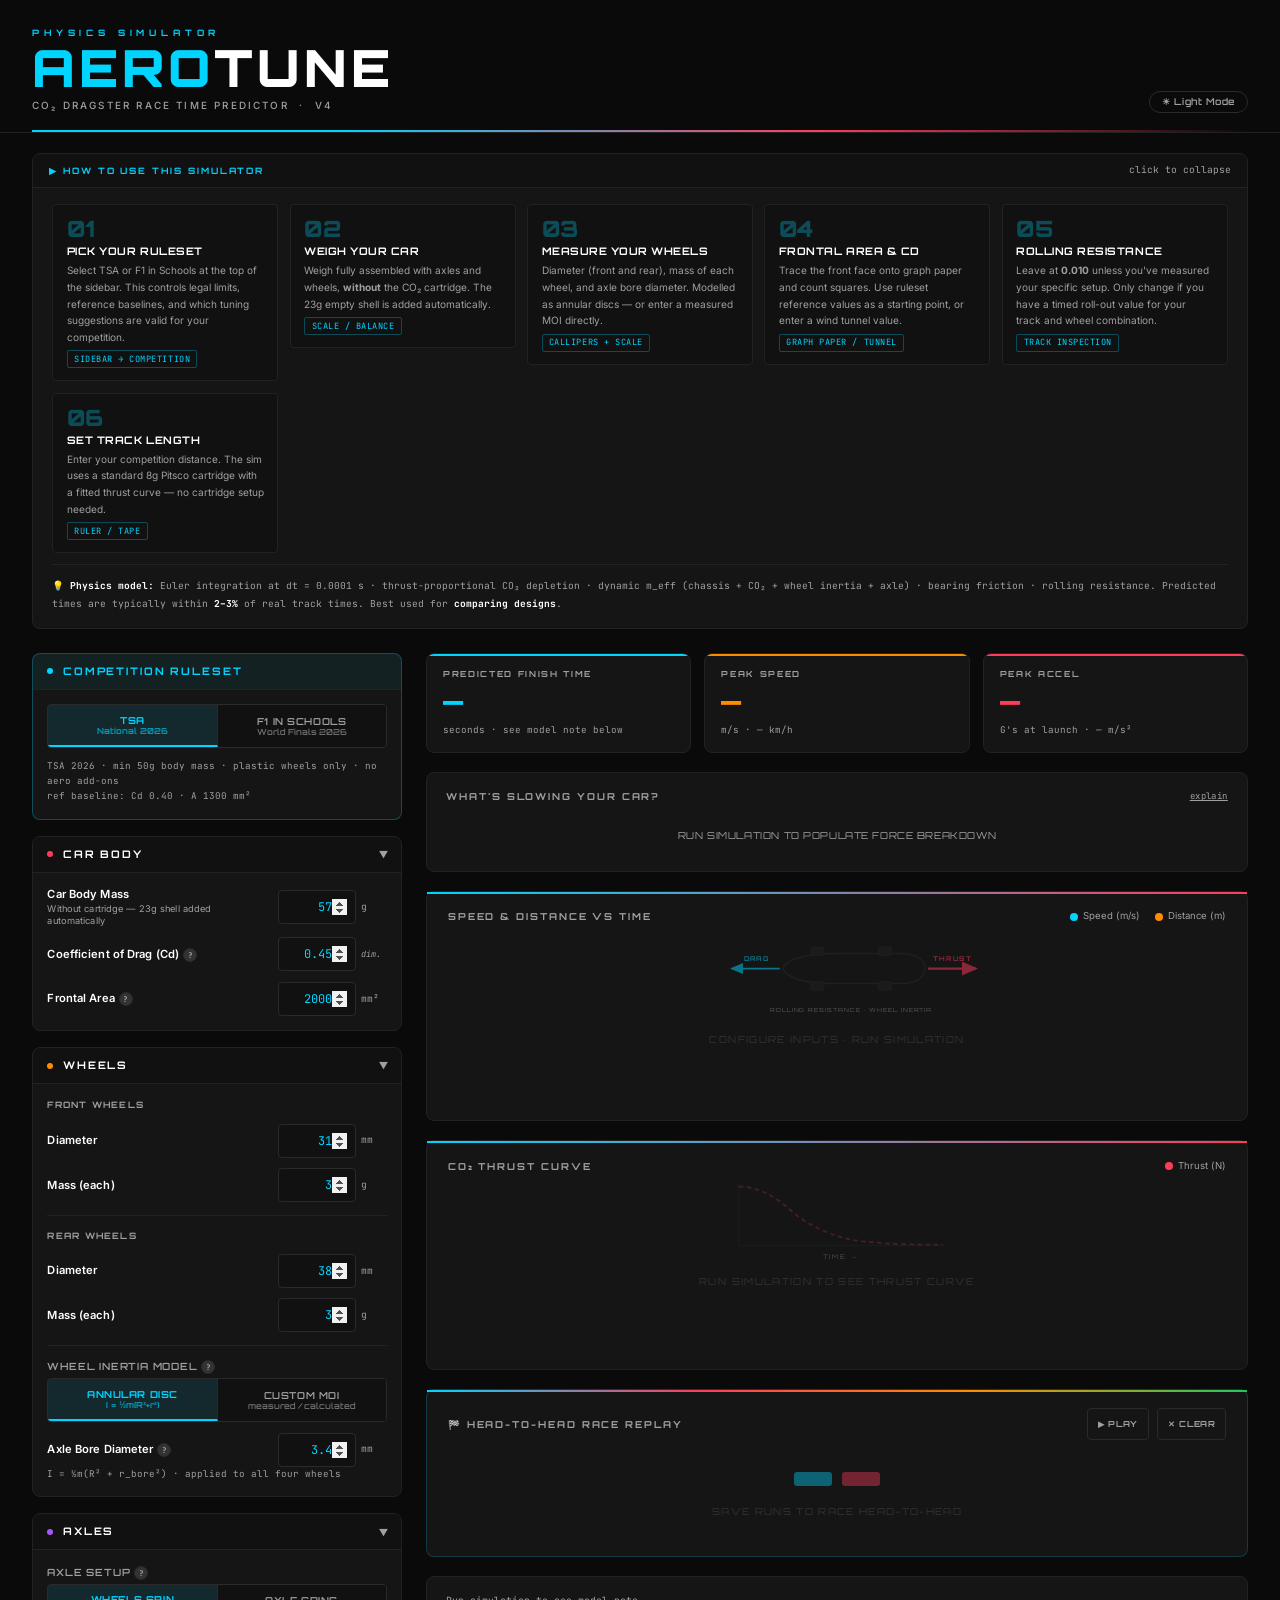
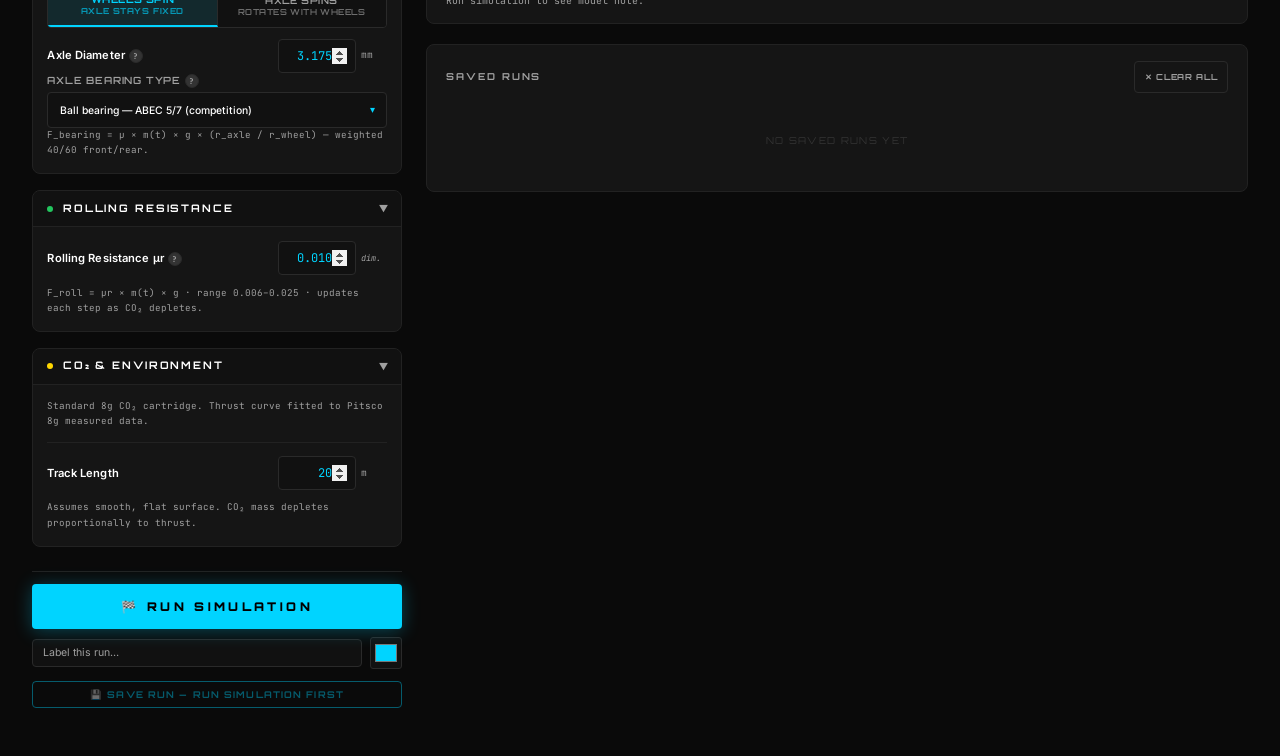
==== commit ee4738e4: "v4" ====
--- a/index.html
+++ b/index.html
@@ -32,7 +32,7 @@
     <div class="logo">
       <div class="logo-eyebrow">Physics Simulator</div>
       <div class="logo-title"><span class="logo-aero">AERO</span>TUNE</div>
-      <div class="logo-sub">CO₂ Dragster Race Time Predictor &nbsp;·&nbsp; v3.1</div>
+      <div class="logo-sub">CO₂ Dragster Race Time Predictor &nbsp;·&nbsp; v4</div>
     </div>
     <button class="theme-toggle" id="theme-btn" onclick="toggleTheme()">☀ Light Mode</button>
   </div>
@@ -50,13 +50,21 @@
       <div class="step">
         <div class="step-num">01</div>
         <div class="step-content">
+          <div class="step-title">Pick your ruleset</div>
+          <div class="step-desc">Select TSA or F1 in Schools at the top of the sidebar. This controls legal limits, reference baselines, and which tuning suggestions are valid for your competition.</div>
+          <span class="step-tool">sidebar → competition</span>
+        </div>
+      </div>
+      <div class="step">
+        <div class="step-num">02</div>
+        <div class="step-content">
           <div class="step-title">Weigh your car</div>
           <div class="step-desc">Weigh fully assembled with axles and wheels, <strong>without</strong> the CO₂ cartridge. The 23g empty shell is added automatically.</div>
           <span class="step-tool">scale / balance</span>
         </div>
       </div>
       <div class="step">
-        <div class="step-num">02</div>
+        <div class="step-num">03</div>
         <div class="step-content">
           <div class="step-title">Measure your wheels</div>
           <div class="step-desc">Diameter (front and rear), mass of each wheel, and axle bore diameter. Modelled as annular discs — or enter a measured MOI directly.</div>
@@ -64,23 +72,23 @@
         </div>
       </div>
       <div class="step">
-        <div class="step-num">03</div>
+        <div class="step-num">04</div>
         <div class="step-content">
           <div class="step-title">Frontal area &amp; Cd</div>
-          <div class="step-desc">Trace the front face onto graph paper and count squares. Use the Cd preset closest to your body shape, or enter a wind tunnel value.</div>
+          <div class="step-desc">Trace the front face onto graph paper and count squares. Use ruleset reference values as a starting point, or enter a wind tunnel value.</div>
           <span class="step-tool">graph paper / tunnel</span>
         </div>
       </div>
       <div class="step">
-        <div class="step-num">04</div>
+        <div class="step-num">05</div>
         <div class="step-content">
           <div class="step-title">Rolling resistance</div>
-          <div class="step-desc">Pick your track surface and wheel type. μr captures tyre-deformation losses throughout the run.</div>
+          <div class="step-desc">Leave at <strong>0.010</strong> unless you've measured your specific setup. Only change if you have a timed roll-out value for your track and wheel combination.</div>
           <span class="step-tool">track inspection</span>
         </div>
       </div>
       <div class="step">
-        <div class="step-num">05</div>
+        <div class="step-num">06</div>
         <div class="step-content">
           <div class="step-title">Set track length</div>
           <div class="step-desc">Enter your competition distance. The sim uses a standard 8g Pitsco cartridge with a fitted thrust curve — no cartridge setup needed.</div>
@@ -105,6 +113,29 @@
   <!-- ══ SIDEBAR ══ -->
   <aside class="sidebar">
 
+    <!-- Competition Ruleset — always visible, no collapse -->
+    <div class="section-card" style="border-color:rgba(0,212,255,.3);">
+      <div class="section-header" style="cursor:default;pointer-events:none;background:rgba(0,212,255,.06);">
+        <div class="section-dot" style="background:var(--accent)"></div>
+        <div class="section-title" style="color:var(--accent);">Competition Ruleset</div>
+      </div>
+      <div class="section-body">
+        <div class="pill-group" role="group" aria-label="Competition ruleset">
+          <button class="pill-opt active" data-target="competition" data-value="tsa" onclick="setPill(this); onCompetitionChange()">
+            TSA<br><span style="font-size:.52rem;opacity:.65;text-transform:none;letter-spacing:0;">National 2026</span>
+          </button>
+          <button class="pill-opt" data-target="competition" data-value="f1is" onclick="setPill(this); onCompetitionChange()">
+            F1 in Schools<br><span style="font-size:.52rem;opacity:.65;text-transform:none;letter-spacing:0;">World Finals 2026</span>
+          </button>
+        </div>
+        <input type="hidden" id="competition" value="tsa">
+        <div class="input-note" id="comp-note">
+          TSA 2026 · min 50g body mass · plastic wheels only · no aero add-ons<br>
+          ref baseline: Cd 0.40 · A 1300 mm²
+        </div>
+      </div>
+    </div>
+
     <!-- Car Body -->
     <div class="section-card">
       <div class="section-header" onclick="toggleSection(this)">
@@ -122,7 +153,7 @@
         </div>
         <div class="input-row">
           <label for="cd-custom">Coefficient of Drag (Cd)<button class="tip-btn" onclick="toggleTip(this)" aria-label="Help">?</button></label>
-          <div class="tip-box" role="tooltip">Cd measures how easily air flows around your car. Lower is faster. Most CO₂ dragsters with exposed wheels fall between 0.4 and 0.6.</div>
+          <div class="tip-box" role="tooltip">Cd measures how easily air flows around your car. Lower is faster. TSA reference baseline: 0.40. F1iS Infinitude reference baseline: 0.27.</div>
           <div class="input-wrap">
             <input type="number" id="cd-custom" value="0.45" min="0.05" max="1.5" step="0.01">
             <span class="unit" style="color:var(--muted);font-style:italic;font-size:.53rem;">dim.</span>
@@ -130,7 +161,7 @@
         </div>
         <div class="input-row">
           <label for="frontal-override">Frontal Area<button class="tip-btn" onclick="toggleTip(this)" aria-label="Help">?</button></label>
-          <div class="tip-box" role="tooltip">Cross-section area head-on. In Fusion 360: sketch on the front face, use Project to trace the outline, then check the sketch area in the bottom-right corner.</div>
+          <div class="tip-box" role="tooltip">Cross-section area head-on. In Fusion 360: sketch on the front face, use Project to trace the outline, then check the sketch area in the bottom-right corner. TSA reference: 1300 mm². F1iS Infinitude reference: 1700 mm².</div>
           <div class="input-wrap">
             <input type="number" id="frontal-override" value="2000" min="100" max="10000" step="10">
             <span class="unit">mm²</span>
@@ -169,7 +200,7 @@
         <hr class="divider">
         <div class="input-full">
           <label>Wheel Inertia Model<button class="tip-btn" onclick="toggleTip(this)" aria-label="Help">?</button></label>
-          <div class="tip-box" role="tooltip">Annular disc calculates MOI from geometry — good for simple printed wheels. Custom MOI is more accurate for wheels with spokes, variable infill, or non-uniform wall thickness.</div>
+          <div class="tip-box" role="tooltip">Annular disc calculates MOI from geometry. Custom MOI is more accurate for spoked or non-uniform wheels.</div>
           <div class="pill-group" role="group" aria-label="Wheel inertia model">
             <button class="pill-opt active" data-target="wheel-mode" data-value="annular" onclick="setPill(this); toggleWheelMode()">
               Annular Disc<br><span style="font-size:.52rem;opacity:.65;text-transform:none;letter-spacing:0;">I = ½m(R²+r²)</span>
@@ -183,7 +214,7 @@
         <div id="annular-opts">
           <div class="input-row">
             <label for="bore-dia">Axle Bore Diameter<button class="tip-btn" onclick="toggleTip(this)" aria-label="Help">?</button></label>
-            <div class="tip-box" role="tooltip">Diameter of the hole through the centre of each wheel. I = ½m(R_outer² + R_bore²). Typical 1/8″ steel axle → bore ≈ 3.2–3.5 mm.</div>
+            <div class="tip-box" role="tooltip">Diameter of the hole through the centre of each wheel. I = ½m(R_outer² + R_bore²). Typical 1/8″ axle → bore ≈ 3.2–3.5 mm.</div>
             <div class="input-wrap"><input type="number" id="bore-dia" value="3.4" min="0.5" max="15" step="0.05"><span class="unit">mm</span></div>
           </div>
           <div class="input-note">I = ½m(R² + r_bore²) · applied to all four wheels</div>
@@ -220,8 +251,8 @@
         <div class="input-full">
           <label>Axle Setup<button class="tip-btn" onclick="toggleTip(this)" aria-label="Help">?</button></label>
           <div class="tip-box" role="tooltip">
-            <strong>Wheels spin / axle fixed:</strong> Standard for F1 in Schools. Axle is press-fit into the body — only wheels spin.<br><br>
-            <strong>Axle spins with wheels:</strong> Both wheel and axle inertia must be overcome at launch. Solid-cylinder model: I = ½mr².
+            <strong>Wheels spin / axle fixed:</strong> Standard. Axle press-fit into body — only wheels spin.<br><br>
+            <strong>Axle spins with wheels:</strong> Both wheel and axle inertia overcome at launch. I = ½mr².
           </div>
           <div class="pill-group" role="group" aria-label="Axle setup">
             <button class="pill-opt active" data-target="axle-setup" data-value="static" onclick="setPill(this); updateAxleSetup()">
@@ -241,7 +272,7 @@
           </div>
           <div class="input-full">
             <label>Axle Bearing Type<button class="tip-btn" onclick="toggleTip(this)" aria-label="Help">?</button></label>
-            <div class="tip-box" role="tooltip">F1 in Schools cars use ball bearings pressed into the wheel hub. The wheel spins around the fixed axle with the bearing inner race on the axle surface.</div>
+            <div class="tip-box" role="tooltip">Competition cars use ball bearings pressed into the wheel hub. The wheel spins around the fixed axle with the bearing inner race on the axle surface.</div>
             <div class="styled-select-wrap">
               <select id="mu-bore-preset" class="styled-select" onchange="applyMuBorePreset()">
                 <option value="0.001">Ball bearing — ABEC 5/7 (competition)</option>
@@ -267,7 +298,7 @@
           <div class="input-note" style="margin-bottom:.45rem;">Axle rotates with wheels — no bore sliding friction. Inertia penalty plus body bearing friction where the axle sits in the car body.</div>
           <div class="input-row">
             <label for="axle-dia">Axle Diameter<button class="tip-btn" onclick="toggleTip(this)" aria-label="Help">?</button></label>
-            <div class="tip-box" role="tooltip">Outside diameter of the spinning axle. Standard 1/8" = 3.175 mm. Used for rotational inertia and body bearing friction calculations.</div>
+            <div class="tip-box" role="tooltip">Outside diameter of the spinning axle. Standard 1/8" = 3.175 mm.</div>
             <div class="input-wrap"><input type="number" id="axle-dia" value="3.175" min="1" max="10" step="0.025"><span class="unit">mm</span></div>
           </div>
           <div class="input-row">
@@ -304,26 +335,17 @@
         <div class="section-arrow open" aria-hidden="true">▶</div>
       </div>
       <div class="section-body">
-        <div class="input-full">
-          <label>Surface &amp; Wheel Type<button class="tip-btn" onclick="toggleTip(this)" aria-label="Help">?</button></label>
-          <div class="tip-box" role="tooltip">Rolling resistance (μr) captures energy lost as wheels deform against the track. F_roll = μr × m × g. Smooth aluminium gives lowest values.</div>
-          <div class="styled-select-wrap">
-            <select id="mu-r-preset" class="styled-select" onchange="applyMuPreset()">
-              <option value="0.010">Plastic wheels · Aluminium track</option>
-              <option value="0.013">Plastic wheels · Wood / MDF track</option>
-              <option value="0.018">Plastic wheels · Jointed sheet metal</option>
-              <option value="0.008">Urethane wheels · Aluminium track</option>
-              <option value="custom">Custom μr value…</option>
-            </select>
-          </div>
-        </div>
-        <div class="input-row" id="mu-r-custom-row" style="display:none;">
-          <label for="mu-r-custom">Custom μr<button class="tip-btn" onclick="toggleTip(this)" aria-label="Help">?</button></label>
-          <div class="tip-box" role="tooltip">Dimensionless rolling resistance. Typical CO₂ dragster range: 0.006–0.025.</div>
-          <div class="input-wrap"><input type="number" id="mu-r-custom" value="0.010" min="0.001" max="0.1" step="0.001" oninput="syncCustomMuR()"></div>
+        <div class="input-row">
+          <label for="mu-r-direct">Rolling Resistance μr<button class="tip-btn" onclick="toggleTip(this)" aria-label="Help">?</button></label>
+          <div class="tip-box" role="tooltip">Dimensionless rolling resistance coefficient. Typical values: 0.008 (urethane/aluminium) · 0.010 (plastic/aluminium) · 0.013 (plastic/wood) · 0.018 (plastic/jointed metal). Leave at default unless you have measured data.</div>
+          <div class="input-wrap">
+            <input type="number" id="mu-r-direct" value="0.010" min="0.001" max="0.1" step="0.001"
+                   oninput="document.getElementById('mu-r').value=this.value">
+            <span class="unit" style="color:var(--muted);font-style:italic;font-size:.53rem;">dim.</span>
+          </div>
         </div>
         <input type="hidden" id="mu-r" value="0.010">
-        <div class="input-note">F_roll = μr × m(t) × g — updates each step as CO₂ mass depletes.</div>
+        <div class="input-note">F_roll = μr × m(t) × g · range 0.006–0.025 · updates each step as CO₂ depletes.</div>
       </div>
     </div>
 
@@ -365,7 +387,7 @@
       </div>
     </div>
 
-  </aside><!-- /sidebar -->
+  </aside>
 
   <!-- ══ MAIN ══ -->
   <main class="main">
@@ -401,7 +423,7 @@
                 aria-expanded="false">explain</button>
       </div>
       <div id="forces-explain" style="display:none;font-size:.62rem;color:var(--muted);line-height:1.75;background:var(--surface);border-radius:3px;padding:.55rem .75rem;margin-bottom:.75rem;">
-        <strong style="color:var(--text);font-weight:700;">At launch</strong> — air drag is zero. Resistance is entirely wheel spin-up inertia: F = m_rot_eff × a_launch, where m_rot_eff = Σ(I / r²).<br><br>
+        <strong style="color:var(--text);font-weight:700;">At launch</strong> — air drag is zero. Resistance is entirely wheel spin-up inertia: F = m_rot_eff × a_launch.<br><br>
         <strong style="color:var(--text);font-weight:700;">At peak speed</strong> — air drag dominates, growing with v². This is the main force limiting your top speed.
       </div>
       <div id="forces-empty-state" style="font-size:.6rem;color:var(--muted);text-align:center;padding:.75rem 0;letter-spacing:.06em;font-family:var(--font-display);text-transform:uppercase;">
@@ -421,6 +443,18 @@
           <div class="bd-val" id="val-aero">—</div>
         </div>
       </div>
+    </div>
+
+    <!-- Tune suggestions -->
+    <div class="breakdown-card" id="tune-card" style="display:none;">
+      <div class="breakdown-title" style="display:flex;justify-content:space-between;align-items:center;">
+        <span>⚡ Tuning Opportunities</span>
+        <span id="tune-deviation-badge" style="font-family:var(--font-mono);font-size:.62rem;font-weight:700;"></span>
+      </div>
+      <div class="tune-note" id="tune-note"></div>
+      <div id="tune-warnings"></div>
+      <div id="tune-list"></div>
+      <div id="tune-footer" style="display:none;margin-top:.75rem;padding-top:.6rem;border-top:1px solid var(--border);font-size:.58rem;font-family:var(--font-mono);color:var(--muted);line-height:1.9;"></div>
     </div>
 
     <!-- Speed & Distance chart -->
@@ -521,6 +555,7 @@
 </div>
 
 <script src="physics.js"></script>
+<script src="optimizer.js"></script>
 <script src="ui.js"></script>
 </body>
 </html>
--- a/style.css
+++ b/style.css
@@ -1,587 +1,570 @@
-@import url('https://fonts.googleapis.com/css2?family=Orbitron:wght@400;700;900&family=Space+Mono:wght@400;700&display=swap');
+/* AeroTune — STEM Racing Design System v3.1 */
+
+@import url('https://fonts.googleapis.com/css2?family=Orbitron:wght@400;600;700;900&family=Inter:wght@400;500;600&family=JetBrains+Mono:wght@400;500&display=swap');
+
+/* ── Design tokens ── */
 :root {
---bg: #0a0f14;
---surface: #0a0f14;
---panel: #0d1520;
---border: #1a2a3c;
---border2: #1f3048;
---accent: #00eeff;
---accent2: #ff7a1a;
---green: #00ff88;
---red: #ff3355;
---yellow: #ffd600;
---text: #dde8f0;
---muted: #6a8498;
---muted2: #2a3a4a;
---font-display: 'Orbitron', 'Arial Black', sans-serif;
---font-mono: 'Space Mono', 'Courier New', monospace;
-}
+  --bg:      #0A0A0A;
+  --surface: #111111;
+  --panel:   #151515;
+  --border:  #222222;
+  --border2: #2A2A2A;
+
+  --accent:  #00D4FF;
+  --accent2: #FF8C00;
+  --red:     #FF3B5C;
+  --green:   #22C55E;
+  --yellow:  #FFD700;
+  --purple:  #A855F7;
+
+  --text:    #FFFFFF;
+  --muted:   #A0A0A0;
+  --muted2:  #333333;
+
+  --font-display: 'Orbitron', 'Arial Narrow', sans-serif;
+  --font-body:    'Inter', sans-serif;
+  --font-mono:    'JetBrains Mono', 'Courier New', monospace;
+
+  --radius:  4px;
+  --radius-lg: 8px;
+  --shadow-accent: 0 0 20px rgba(0,212,255,0.15);
+}
+
+/* ── Reset ── */
+*, *::before, *::after { box-sizing: border-box; }
 canvas { display: block; max-width: 100%; }
 body {
-background: var(--bg);
-color: var(--text);
-font-family: var(--font-mono);
-font-size: 15px;
-min-height: 100vh;
-overflow-x: hidden;
-}
+  margin: 0;
+  background: var(--bg);
+  color: var(--text);
+  font-family: var(--font-body);
+  font-size: 15px;
+  min-height: 100vh;
+  overflow-x: hidden;
+  line-height: 1.5;
+}
+
+/* ── Header ── */
 .header {
-padding: 2rem 2rem 0;
-border-bottom: 1px solid var(--border);
-margin-bottom: 0;
+  padding: 1.6rem 2rem 0;
+  border-bottom: 1px solid var(--border);
+  background: var(--bg);
+  position: relative;
 }
 .header-inner {
-max-width: 1400px;
-margin: 0 auto;
-display: flex;
-align-items: flex-end;
-justify-content: space-between;
-padding-bottom: 1.2rem;
-flex-wrap: wrap;
-gap: 1rem;
-}
-.logo { display:flex; flex-direction:column; gap:.55rem; }
+  max-width: 1400px;
+  margin: 0 auto;
+  display: flex;
+  align-items: flex-end;
+  justify-content: space-between;
+  padding-bottom: 1.1rem;
+  flex-wrap: wrap;
+  gap: 1rem;
+}
+.header-stripe {
+  height: 2px;
+  max-width: 1400px;
+  margin: 0 auto;
+  background: linear-gradient(90deg, var(--accent) 0%, var(--accent) 25%, var(--red) 65%, transparent 100%);
+}
+
+.logo { display: flex; flex-direction: column; gap: .2rem; }
+.logo-eyebrow {
+  font-family: var(--font-display);
+  font-size: .55rem;
+  font-weight: 700;
+  letter-spacing: .55em;
+  color: var(--accent);
+  text-transform: uppercase;
+}
 .logo-title {
-font-family: var(--font-display);
-font-size: clamp(1.4rem, 3vw, 2rem);
-font-weight: 900;
-letter-spacing: .12em;
-color: var(--accent);
-line-height:1;
-text-shadow: 0 0 30px rgba(0,238,255,0.5);
-}
+  font-family: var(--font-display);
+  font-size: clamp(2rem, 4vw, 3.2rem);
+  font-weight: 900;
+  letter-spacing: .08em;
+  color: var(--text);
+  line-height: 1;
+  text-transform: uppercase;
+}
+.logo-title .logo-aero { color: var(--accent); }
+
 .logo-sub {
-font-size: .65rem;
-letter-spacing: .3em;
-color: var(--muted);
-text-transform: uppercase;
-}
+  font-family: var(--font-body);
+  font-size: .62rem;
+  font-weight: 500;
+  letter-spacing: .22em;
+  color: var(--muted);
+  text-transform: uppercase;
+  margin-top: .1rem;
+}
+
+/* ── App layout ── */
 .app {
-max-width: 1400px;
-margin: 0 auto;
-padding: 1.5rem 2rem 3rem;
-display: grid;
-grid-template-columns: 380px 1fr;
-gap: 1.5rem;
-}
-@media(max-width:900px) {
-.app { grid-template-columns: 1fr; padding: 1rem 1rem 2rem; }
-.onboard { padding: .8rem 1rem 0; }
-.header { padding: 1.2rem 1rem 0; }
-.header-inner { padding-bottom: .9rem; }
-}
-@media(max-width:520px) {
-.app { padding: .6rem .6rem 2rem; gap: .8rem; }
-.onboard { padding: .6rem .6rem 0; }
-.header { padding: .9rem .6rem 0; }
-.logo-title { font-size: 1.2rem; letter-spacing: .08em; }
-.logo-sub { font-size: .55rem; letter-spacing: .18em; }
-.section-body { padding: .75rem .75rem; gap: .6rem; }
-.section-header { padding: .6rem .75rem; }
-.results-grid { grid-template-columns: 1fr 1fr; gap: .5rem; }
-.result-card { padding: .75rem .85rem; }
-.result-value { font-size: 1.7rem; }
-.chart-card { padding: .9rem .9rem; }
-.breakdown-card { padding: .9rem .9rem; }
-.range-card { padding: .9rem .9rem; }
-.onboard-body { padding: .9rem .9rem; gap: .75rem; }
-.run-btn { font-size: .68rem; padding: .9rem .75rem; }
-.save-btn { font-size: .55rem; }
-}
-.sidebar { display:flex; flex-direction:column; gap:1rem; }
-.sidebar-sticky { margin-top:.5rem; padding-top:.8rem; border-top: 1px solid var(--border); }
-.section-card {
-background: var(--panel);
-border: 1px solid var(--border);
-border-radius: 8px;
-overflow: hidden;
-}
+  max-width: 1400px;
+  margin: 0 auto;
+  padding: 1.5rem 2rem 3rem;
+  display: grid;
+  grid-template-columns: 370px 1fr;
+  gap: 1.5rem;
+}
+.sidebar { display: flex; flex-direction: column; gap: 1rem; }
+.sidebar-sticky { margin-top: .5rem; padding-top: .8rem; border-top: 1px solid var(--border); }
+.main { display: flex; flex-direction: column; gap: 1.2rem; }
+
+/* ── Onboarding ── */
+.onboard { max-width: 1400px; margin: 0 auto; padding: 1.2rem 2rem 0; }
+.onboard-inner {
+  background: var(--panel);
+  border: 1px solid var(--border);
+  border-radius: var(--radius-lg);
+  overflow: hidden;
+}
+.onboard-header {
+  display: flex;
+  align-items: center;
+  justify-content: space-between;
+  padding: .6rem 1rem;
+  background: var(--surface);
+  border-bottom: 1px solid var(--border);
+  cursor: pointer;
+  user-select: none;
+  transition: background .15s;
+}
+.onboard-header:hover { background: #1A1A1A; }
+.onboard-tag { font-family: var(--font-display); font-size: .55rem; font-weight: 700; letter-spacing: .22em; color: var(--accent); text-transform: uppercase; }
+.onboard-toggle { font-size: .6rem; color: var(--muted); font-family: var(--font-mono); }
+
+/* ── Onboarding body: 5-column card grid ── */
+.onboard-body {
+  padding: 1rem 1.2rem;
+  display: grid;
+  grid-template-columns: repeat(5, 1fr);
+  gap: .7rem;
+  align-items: start;
+}
+.onboard-body.hidden { display: none; }
+.onboard-note {
+  grid-column: 1 / -1;
+  font-size: .6rem;
+  color: var(--muted);
+  border-top: 1px solid var(--border);
+  padding-top: .75rem;
+  line-height: 1.8;
+  font-family: var(--font-mono);
+}
+
+.step {
+  display: flex;
+  flex-direction: column;
+  gap: .3rem;
+  background: var(--surface);
+  border: 1px solid var(--border);
+  border-radius: var(--radius);
+  padding: .75rem .85rem;
+}
+.step-num {
+  font-family: var(--font-display);
+  font-size: 1.4rem;
+  font-weight: 900;
+  color: var(--accent);
+  opacity: .3;
+  line-height: 1;
+  letter-spacing: -.02em;
+}
+.step-title { font-family: var(--font-display); font-size: .65rem; font-weight: 700; color: var(--text); margin-bottom: .15rem; letter-spacing: .05em; text-transform: uppercase; }
+.step-desc { font-size: .63rem; color: var(--muted); line-height: 1.65; font-family: var(--font-body); }
+.step-tool {
+  display: inline-block;
+  font-size: .54rem;
+  font-family: var(--font-mono);
+  color: var(--accent);
+  border: 1px solid rgba(0,212,255,.3);
+  border-radius: 2px;
+  padding: .1rem .4rem;
+  margin-top: .3rem;
+  letter-spacing: .06em;
+  text-transform: uppercase;
+}
+
+/* Responsive onboarding grid */
+@media (max-width: 1050px) {
+  .onboard-body { grid-template-columns: repeat(3, 1fr); }
+}
+@media (max-width: 650px) {
+  .onboard-body { grid-template-columns: repeat(2, 1fr); }
+}
+@media (max-width: 400px) {
+  .onboard-body { grid-template-columns: 1fr; }
+}
+
+/* ── Section cards ── */
+.section-card { background: var(--panel); border: 1px solid var(--border); border-radius: var(--radius-lg); overflow: hidden; }
 .section-header {
-display: flex;
-align-items: center;
-gap: .6rem;
-padding: .7rem 1rem;
-background: var(--surface);
-border-bottom: 1px solid var(--border);
-cursor: pointer;
-user-select: none;
-}
-.section-header:hover { background: #141c24; }
-.section-dot {
-width: 8px; height: 8px;
-border-radius: 50%;
-flex-shrink:0;
-box-shadow: 0 0 6px currentColor;
-}
-.section-title {
-font-family: var(--font-display);
-font-size: .65rem;
-letter-spacing: .18em;
-text-transform: uppercase;
-color: var(--text);
-flex:1;
-}
-.section-arrow {
-font-size: .7rem;
-color: var(--muted);
-transition: transform .2s;
-}
+  display: flex;
+  align-items: center;
+  gap: .6rem;
+  padding: .6rem .9rem;
+  background: var(--surface);
+  border-bottom: 1px solid var(--border);
+  cursor: pointer;
+  user-select: none;
+  transition: background .15s;
+}
+.section-header:hover { background: #1A1A1A; }
+.section-dot { width: 6px; height: 6px; border-radius: 50%; flex-shrink: 0; }
+.section-title { font-family: var(--font-display); font-size: .65rem; font-weight: 700; letter-spacing: .18em; text-transform: uppercase; color: var(--text); flex: 1; }
+.section-arrow { font-size: .6rem; color: var(--muted); transition: transform .2s; }
 .section-arrow.open { transform: rotate(90deg); }
-.section-body { padding: 1rem; display:flex; flex-direction:column; gap:.7rem; }
-.section-body.collapsed { display:none; }
-.input-row {
-display: grid;
-grid-template-columns: 1fr auto;
-align-items: center;
-gap: .5rem;
-}
-.input-row label {
-font-size: .72rem;
-color: var(--text);
-letter-spacing: .03em;
-line-height: 1.3;
-}
-.input-row label span {
-display: block;
-font-size: .6rem;
-color: #7a9ab0;
-margin-top:.1rem;
-}
-.input-wrap {
-display:flex;
-align-items:center;
-gap:.3rem;
-}
-input[type=number], select {
-background: var(--surface);
-border: 1px solid var(--border2);
-border-radius: 3px;
-color: var(--accent);
-font-family: var(--font-mono);
-font-size: .8rem;
-padding: .35rem .5rem;
-width: 80px;
-text-align: right;
-outline: none;
-transition: border-color .15s;
-min-height: 36px;
-}
-@media(max-width:520px) {
-input[type=number] { width: 68px; font-size: .75rem; min-height: 40px; }
-.input-row label { font-size: .68rem; }
-.unit { font-size: .6rem; width: 22px; }
-}
-input[type=number]:focus, select:focus {
-border-color: var(--accent);
-box-shadow: 0 0 0 2px rgba(0,212,255,0.1);
-}
-input[type=number]::-webkit-inner-spin-button,
-input[type=number]::-webkit-outer-spin-button { opacity: 1; }
-select { width: auto; text-align:left; cursor:pointer; }
-.unit {
-font-size: .65rem;
-color: var(--muted);
-white-space: nowrap;
-width: 28px;
-}
-.input-full { display:flex; flex-direction:column; gap:.3rem; }
-.input-full label { font-size:.7rem; color:var(--muted); }
-.input-full select { width:100%; text-align:left; }
-.divider { border:none; border-top:1px solid var(--border); margin:.2rem 0; }
-@keyframes card-pop {
-0%   { transform: scale(1); }
-50%  { transform: scale(1.03); }
-100% { transform: scale(1); }
-}
+.section-body { padding: .9rem; display: flex; flex-direction: column; gap: .65rem; }
+.section-body.collapsed { display: none; }
+.subsection-label { font-family: var(--font-display); font-size: .55rem; font-weight: 700; letter-spacing: .14em; text-transform: uppercase; color: var(--muted); margin-bottom: .1rem; }
+.input-note { font-size: .58rem; color: var(--muted); line-height: 1.65; font-family: var(--font-mono); }
+.divider { border: none; border-top: 1px solid var(--border); margin: .15rem 0; }
+
+/* ── Inputs ── */
+.input-row { display: grid; grid-template-columns: 1fr auto; align-items: center; gap: .5rem; }
+.input-row label { font-family: var(--font-body); font-size: .7rem; font-weight: 600; color: var(--text); letter-spacing: .01em; line-height: 1.3; }
+.input-row label span { display: block; font-size: .58rem; font-weight: 400; color: var(--muted); margin-top: .08rem; }
+.input-wrap { display: flex; align-items: center; gap: .3rem; }
+
+input[type='number'] {
+  background: var(--surface);
+  border: 1px solid var(--border2);
+  border-radius: var(--radius);
+  color: var(--accent);
+  font-family: var(--font-mono);
+  font-size: .75rem;
+  padding: .32rem .48rem;
+  width: 78px;
+  text-align: right;
+  outline: none;
+  transition: border-color .15s, box-shadow .15s;
+  min-height: 34px;
+}
+input[type='number']:focus { border-color: var(--accent); box-shadow: 0 0 0 2px rgba(0,212,255,.12); }
+input[type='number']::-webkit-inner-spin-button, input[type='number']::-webkit-outer-spin-button { opacity: 1; }
+input[type='number'].invalid { border-color: var(--red) !important; box-shadow: 0 0 0 2px rgba(255,59,92,.12) !important; }
+
+.unit { font-size: .6rem; font-family: var(--font-mono); color: var(--muted); white-space: nowrap; width: 26px; }
+.input-full { display: flex; flex-direction: column; gap: .28rem; }
+.input-full>label { font-family: var(--font-display); font-size: .62rem; font-weight: 600; color: var(--muted); letter-spacing: .08em; text-transform: uppercase; }
+
+.styled-select-wrap { position: relative; width: 100%; }
+.styled-select-wrap::after { content:'▾'; position:absolute; right:.7rem; top:50%; transform:translateY(-50%); color:var(--accent); font-size:.65rem; pointer-events:none; }
+.styled-select {
+  width: 100%;
+  appearance: none;
+  -webkit-appearance: none;
+  background: var(--surface);
+  border: 1px solid var(--border2);
+  border-radius: var(--radius);
+  color: var(--text);
+  font-family: var(--font-body);
+  font-size: .65rem;
+  font-weight: 500;
+  padding: .48rem 2rem .48rem .7rem;
+  cursor: pointer;
+  outline: none;
+  transition: border-color .15s;
+  min-height: 36px;
+}
+.styled-select:focus { border-color: var(--accent); box-shadow: 0 0 0 2px rgba(0,212,255,.10); }
+.styled-select option { background: #111; color: var(--text); }
+
+/* ── Pill toggles ── */
+.pill-group { display: flex; border: 1px solid var(--border2); border-radius: var(--radius); overflow: hidden; width: 100%; }
+.pill-opt {
+  flex: 1;
+  padding: .48rem .4rem;
+  font-family: var(--font-display);
+  font-size: .6rem;
+  font-weight: 600;
+  letter-spacing: .06em;
+  text-transform: uppercase;
+  color: var(--muted);
+  background: var(--surface);
+  border: none;
+  border-right: 1px solid var(--border2);
+  cursor: pointer;
+  text-align: center;
+  line-height: 1.3;
+  min-height: 42px;
+  display: flex; flex-direction: column; align-items: center; justify-content: center;
+  transition: background .15s, color .15s;
+}
+.pill-opt:last-child { border-right: none; }
+.pill-opt:hover { background: #1C1C1C; color: var(--text); }
+.pill-opt.active { background: rgba(0,212,255,.10); color: var(--accent); font-weight: 700; border-bottom: 2px solid var(--accent); }
+
+/* ── Tips ── */
+.tip-btn {
+  display: inline-flex; align-items: center; justify-content: center;
+  width: 14px; height: 14px; border-radius: 50%;
+  background: var(--muted2); border: 1px solid var(--border2);
+  color: var(--muted); font-size: 8px; font-family: var(--font-mono); font-weight: 700;
+  cursor: pointer; margin-left: 4px; vertical-align: middle; flex-shrink: 0;
+  padding: 0; line-height: 0; letter-spacing: 0;
+}
+.tip-btn:focus { outline: none; }
+.tip-box { display: none; background: #0D0D0D; border: 1px solid var(--border2); border-radius: var(--radius); padding: .55rem .75rem; font-size: .6rem; font-family: var(--font-mono); color: #C8C8C8; line-height: 1.65; margin-top: .35rem; width: 100%; }
+.tip-box.open { display: block; }
+
+/* ── MOI unit toggle ── */
+.moi-unit-row { display: flex; justify-content: space-between; align-items: center; margin: .35rem 0 .45rem; }
+.moi-unit-label { font-size: .6rem; color: var(--muted); font-family: var(--font-mono); }
+.moi-unit-toggle { display: flex; border: 1px solid var(--border2); border-radius: var(--radius); overflow: hidden; }
+.moi-unit-toggle button { font-family: var(--font-mono); font-size: .58rem; padding: .22rem .55rem; border: none; cursor: pointer; transition: background .15s, color .15s; }
+
+/* ── Run button ── */
 .run-btn {
-width: 100%;
-padding: 1rem 1rem .85rem;
-background: #e8002d;
-color: #fff;
-border: none;
-border-radius: 6px;
-font-family: var(--font-display);
-font-size: .75rem;
-font-weight: 900;
-letter-spacing: .2em;
-cursor: pointer;
-transition: filter .15s, transform .1s;
-box-shadow: 0 0 18px rgba(232,0,45,0.3);
-}
-.run-btn:hover { filter: brightness(1.1); transform: translateY(-1px); }
+  width: 100%;
+  padding: .95rem 1rem .9rem;
+  background: var(--accent);
+  color: #000;
+  border: none;
+  border-radius: var(--radius);
+  font-family: var(--font-display);
+  font-size: .75rem;
+  font-weight: 900;
+  letter-spacing: .28em;
+  text-transform: uppercase;
+  cursor: pointer;
+  position: relative;
+  overflow: hidden;
+  transition: filter .15s, transform .1s, box-shadow .15s;
+  box-shadow: 0 2px 18px rgba(0,212,255,.30);
+}
+.run-btn::after { content:''; position:absolute; top:0; left:-100%; width:60%; height:100%; background:linear-gradient(90deg,transparent,rgba(255,255,255,.18),transparent); transition:left .4s; }
+.run-btn:hover { filter: brightness(1.1); transform: translateY(-1px); box-shadow: 0 4px 24px rgba(0,212,255,.4); }
+.run-btn:hover::after { left:140%; }
 .run-btn:active { transform: scale(.98); filter: brightness(.95); }
+
+/* ── Save bar ── */
+.save-bar { display: flex; flex-direction: column; gap: .4rem; margin-top: .5rem; }
+.save-input { flex:1; background:var(--surface); border:1px solid var(--border2); color:var(--text); font-family:var(--font-body); font-size:.66rem; padding:.42rem .65rem; border-radius:var(--radius); outline:none; }
+.save-input:focus { border-color:var(--accent); }
+.save-input::placeholder { color:var(--muted); }
+.save-btn { font-family:var(--font-display); font-size:.58rem; font-weight:700; letter-spacing:.12em; text-transform:uppercase; padding:.45rem .85rem; border-radius:var(--radius); cursor:pointer; white-space:nowrap; border:1px solid var(--accent); background:transparent; color:var(--accent); transition:all .2s; }
+.save-btn:hover:not(:disabled) { background:var(--accent); color:#000; transform:translateY(-1px); }
+
+.mini-btn { font-family:var(--font-display); font-size:.52rem; font-weight:700; letter-spacing:.08em; text-transform:uppercase; padding:.28rem .6rem; border-radius:var(--radius); cursor:pointer; border:1px solid var(--border2); background:transparent; color:var(--muted); transition:all .15s; min-height:32px; white-space:nowrap; }
+.mini-btn:hover { border-color:var(--accent); color:var(--accent); }
+.mini-btn.danger:hover { border-color:var(--red); color:var(--red); }
+
+/* ── Result cards ── */
+.results-grid { display: grid; grid-template-columns: repeat(auto-fit, minmax(145px, 1fr)); gap: .8rem; }
+.result-card { background: var(--panel); border: 1px solid var(--border); border-radius: var(--radius-lg); padding: .9rem 1rem; position: relative; overflow: hidden; transition: box-shadow .2s; }
+.result-card::before { content:''; position:absolute; top:0; left:0; right:0; height:2px; }
+.rc-blue::before  { background:var(--accent); }
+.rc-red::before   { background:var(--red); }
+.rc-amber::before { background:var(--accent2); }
+
+.rc-blue:hover  { box-shadow: 0 0 18px rgba(0,212,255,.12); }
+.rc-red:hover   { box-shadow: 0 0 18px rgba(255,59,92,.12); }
+.rc-amber:hover { box-shadow: 0 0 18px rgba(255,140,0,.12); }
+
+.result-label { font-family:var(--font-display); font-size:.52rem; font-weight:700; letter-spacing:.2em; text-transform:uppercase; color:var(--muted); margin-bottom: .35rem; }
+.result-value { font-family:var(--font-mono); font-size:2.1rem; font-weight:700; line-height:1; color:var(--text); }
+.rc-blue  .result-value { color:var(--accent); }
+.rc-red   .result-value { color:var(--red); }
+.rc-amber .result-value { color:var(--accent2); }
+.result-unit { font-size:.58rem; font-family:var(--font-mono); color:var(--muted); margin-top:.22rem; }
+
+#r-delta.faster { background:rgba(34,197,94,.12); color:var(--green); }
+#r-delta.slower { background:rgba(255,59,92,.12); color:var(--red); }
+
+/* ── Chart cards ── */
+.chart-card { background:var(--panel); border:1px solid var(--border); border-radius:var(--radius-lg); padding:1.1rem 1.3rem; position:relative; min-height:230px; }
+.chart-card::before { content:''; position:absolute; top:0; left:0; right:0; height:2px; background:linear-gradient(90deg,var(--accent),var(--red)); }
+.chart-header { display:flex; justify-content:space-between; align-items:center; margin-bottom:.9rem; flex-wrap:wrap; gap:.5rem; }
+.chart-title { font-family:var(--font-display); font-size:.6rem; font-weight:700; letter-spacing:.2em; color:var(--muted); text-transform:uppercase; }
+.chart-legend { display:flex; gap:.9rem; }
+.legend-item { display:flex; align-items:center; gap:.35rem; font-size:.6rem; color:var(--muted); font-family:var(--font-body); }
+.legend-dot { width:8px; height:8px; border-radius:50%; }
+
+.empty-state { position:absolute; top:0; left:0; right:0; bottom:0; display:flex; flex-direction:column; align-items:center; justify-content:center; height:180px; color:var(--muted2); gap:.7rem; pointer-events:none; }
+.chart-card, .breakdown-card, .range-card { position:relative; }
+.empty-text { font-family:var(--font-display); font-size:.6rem; letter-spacing:.14em; text-transform:uppercase; color:var(--muted2); }
+
+.range-card { background:var(--panel); border:1px solid var(--border); border-radius:var(--radius-lg); padding:.9rem 1.2rem; }
+.range-note { font-size:.62rem; font-family:var(--font-mono); color:var(--muted); line-height:1.75; }
+
+/* ── Forces breakdown ── */
+.breakdown-card { background:var(--panel); border:1px solid var(--border); border-radius:var(--radius-lg); padding:1rem 1.2rem; display:flex; flex-direction:column; }
+.breakdown-title { font-family:var(--font-display); font-size:.6rem; font-weight:700; letter-spacing:.2em; color:var(--muted); text-transform:uppercase; margin-bottom:.8rem; }
+.forces-section-label { font-family:var(--font-display); font-size:.5rem; font-weight:700; letter-spacing:.14em; text-transform:uppercase; color:var(--muted); margin-bottom: .35rem; }
+.breakdown-row { display:flex; align-items:center; gap:.6rem; padding:.45rem 0; border-bottom:1px solid var(--border); font-size:.75rem; }
+.breakdown-row:last-child { border-bottom:none; }
+.bd-label { flex:1; font-size:.66rem; font-weight:600; letter-spacing:.03em; color:var(--muted); font-family:var(--font-body); }
+.bd-bar-wrap { flex:2; height:3px; background:var(--surface); border-radius:2px; overflow:hidden; }
+.bd-bar { height:100%; border-radius:2px; transition:width .5s; }
+.bd-val { min-width:52px; text-align:right; font-size:.64rem; font-family:var(--font-mono); color:var(--text); white-space:nowrap; }
+
+/* ── Tune suggestions card ── */
+#tune-card { flex-direction: column; }
+.tune-note {
+  font-size: .6rem;
+  color: var(--muted);
+  font-family: var(--font-mono);
+  line-height: 1.65;
+  margin-bottom: .75rem;
+  padding-bottom: .6rem;
+  border-bottom: 1px solid var(--border);
+}
+.tune-row {
+  display: grid;
+  grid-template-columns: 22px 1fr auto;
+  gap: .7rem;
+  align-items: start;
+  padding: .65rem 0;
+  border-bottom: 1px solid var(--border);
+}
+.tune-row:last-child { border-bottom: none; }
+.tune-rank {
+  font-family: var(--font-display);
+  font-size: .7rem;
+  font-weight: 900;
+  color: var(--accent);
+  opacity: .45;
+  line-height: 1.3;
+  padding-top: .05rem;
+}
+.tune-title {
+  font-size: .68rem;
+  font-weight: 600;
+  color: var(--text);
+  font-family: var(--font-body);
+  margin-bottom: .22rem;
+  letter-spacing: .01em;
+}
+.tune-detail {
+  font-size: .6rem;
+  color: var(--muted);
+  font-family: var(--font-mono);
+  line-height: 1.65;
+}
+.tune-impact {
+  font-family: var(--font-mono);
+  font-size: .82rem;
+  font-weight: 700;
+  text-align: right;
+  white-space: nowrap;
+  line-height: 1.25;
+  padding-top: .05rem;
+}
+.tune-pct {
+  font-size: .55rem;
+  font-weight: 400;
+  opacity: .7;
+  margin-top: .1rem;
+}
+.tune-badge {
+  font-size: .54rem;
+  font-family: var(--font-mono);
+  font-weight: 700;
+  border: 1px solid;
+  border-radius: 2px;
+  padding: .1rem .38rem;
+  letter-spacing: .05em;
+  text-transform: uppercase;
+}
+
+/* ── Saved runs ── */
+.run-row { display:grid; grid-template-columns:auto 1fr auto auto auto; align-items:center; gap:.45rem; padding:.42rem .45rem; border-bottom:1px solid var(--border); font-size:.64rem; }
+.run-row:last-child { border-bottom:none; }
+.run-dot { width:9px; height:9px; border-radius:50%; flex-shrink:0; }
+.run-name { font-weight:600; color:var(--text); min-width:0; overflow:hidden; text-overflow:ellipsis; white-space:nowrap; font-family:var(--font-body); }
+.run-time { font-family:var(--font-mono); font-weight:700; color:var(--accent); white-space:nowrap; }
+.run-delta { font-family:var(--font-mono); font-size:.6rem; font-weight:700; white-space:nowrap; }
+.run-delta.faster { color:var(--green); }
+.run-delta.slower { color:var(--red); }
+.run-del { cursor:pointer; color:var(--muted); font-size:.68rem; padding:.08rem .28rem; transition:color .15s; }
+.run-del:hover { color:var(--red); }
+
+/* ── Race replay ── */
+#replay-card { min-height:0; border-color:rgba(0,212,255,.2); }
+#replay-card::before { background:linear-gradient(90deg,var(--accent),var(--red),var(--accent2),var(--green)); }
+#replay-empty { position:relative !important; height:auto !important; padding:1.1rem 0 .7rem; }
+#replay-canvas { border:1px solid var(--border); border-radius:var(--radius); }
+
+/* ── Validation banner ── */
+#validation-banner { display:none; background:rgba(255,59,92,.08); border:1px solid rgba(255,59,92,.35); border-radius:var(--radius); padding:.55rem .85rem; font-size:.61rem; font-family:var(--font-mono); color:#FF6688; line-height:1.65; margin-bottom:.5rem; }
+#validation-banner.visible { display:block; }
+
+/* ── Theme toggle ── */
+.theme-toggle { background:none; border:1px solid var(--border2); border-radius:20px; color:var(--muted); font-family:var(--font-display); font-size:.58rem; font-weight:600; letter-spacing:.06em; padding:.28rem .75rem; cursor:pointer; transition:border-color .15s, color .15s; }
+.theme-toggle:hover { border-color:var(--accent); color:var(--accent); }
+
+/* ── Animations ── */
+@keyframes card-pop { 0%{transform:scale(1)} 50%{transform:scale(1.025)} 100%{transform:scale(1)} }
 .result-card.pop { animation: card-pop .35s ease-out; }
-.main { display:flex; flex-direction:column; gap:1.2rem; }
-.results-grid {
-display: grid;
-grid-template-columns: repeat(auto-fit, minmax(150px, 1fr));
-gap: .8rem;
-}
-.result-card {
-background: var(--panel);
-border: 1px solid var(--border);
-border-radius: 8px;
-padding: 1rem 1.1rem;
-position:relative;
-overflow:hidden;
-transition: border-color .3s;
-}
-.result-card::before {
-content:'';
-position:absolute; top:0; left:0; right:0;
-height: 3px;
-transition: opacity .3s;
-}
-.rc-cyan::before   { background: var(--accent); }
-.rc-orange::before { background: var(--accent2); }
-.rc-red::before    { background: var(--red); }
-.result-label {
-font-size: .6rem;
-letter-spacing: .2em;
-text-transform: uppercase;
-color: var(--muted);
-margin-bottom: .4rem;
-}
-.result-value {
-font-family: var(--font-display);
-font-size: 2.2rem;
-font-weight: 700;
-line-height: 1;
-transition: color .3s;
-}
-.rc-cyan   .result-value { color: var(--accent); text-shadow: 0 0 20px rgba(0,238,255,0.4); }
-.rc-orange .result-value { color: var(--accent2); text-shadow: 0 0 20px rgba(255,122,26,0.4); }
-.rc-red    .result-value { color: var(--red); text-shadow: 0 0 20px rgba(255,51,85,0.4); }
-.result-unit { font-size: .65rem; color: var(--muted); margin-top:.25rem; }
-.chart-card {
-background: var(--panel);
-border: 1px solid var(--border);
-border-radius: 8px;
-padding: 1.2rem 1.4rem;
-position:relative;
-min-height: 280px;
-}
-.chart-card::before {
-content:'';
-position:absolute; top:0; left:0; right:0;
-height:3px;
-background: linear-gradient(90deg, var(--accent), var(--accent2));
-box-shadow: 0 0 12px rgba(0,238,255,0.3);
-}
-.chart-header {
-display:flex; justify-content:space-between; align-items:center;
-margin-bottom:1rem; flex-wrap:wrap; gap:.5rem;
-}
-@media(max-width:520px) {
-.chart-header { margin-bottom: .7rem; }
-.chart-legend { gap: .6rem; }
-.legend-item { font-size: .58rem; }
-}
-.chart-title { font-size:.62rem; letter-spacing:.2em; color:var(--muted); text-transform:uppercase; }
-.chart-legend { display:flex; gap:1rem; }
-.legend-item { display:flex; align-items:center; gap:.4rem; font-size:.65rem; color:var(--muted); }
-.legend-dot { width:8px; height:8px; border-radius:50%; }
-.range-card {
-background: var(--panel);
-border: 1px solid var(--border);
-border-radius: 8px;
-padding: 1.1rem 1.4rem;
-}
-.range-note { font-size:.65rem; color:#7a9ab0; line-height:1.6; }
-.empty-state {
-display:flex; flex-direction:column; align-items:center; justify-content:center;
-height:200px; color:var(--muted2); gap:.8rem;
-position:absolute; top:0; left:0; right:0; bottom:0;
-pointer-events:none;
-}
-.chart-card, .breakdown-card, .range-card {
-position: relative;
-}
-.empty-icon { font-size:2.5rem; opacity:.4; }
-.empty-text { font-size:.75rem; letter-spacing:.1em; }
-::-webkit-scrollbar { width:6px; }
+
+/* ── Scrollbar ── */
+::-webkit-scrollbar { width:5px; }
 ::-webkit-scrollbar-track { background:var(--bg); }
 ::-webkit-scrollbar-thumb { background:var(--border2); border-radius:3px; }
-.onboard {
-max-width: 1400px;
-margin: 0 auto;
-padding: 1.2rem 2rem 0;
-}
-.onboard-inner {
-background: var(--panel);
-border: 1px solid var(--border);
-border-radius: 8px;
-overflow: hidden;
-}
-.onboard-header {
-display: flex;
-align-items: center;
-justify-content: space-between;
-padding: .7rem 1.1rem;
-background: var(--surface);
-border-bottom: 1px solid var(--border);
-cursor: pointer;
-user-select: none;
-}
-.onboard-header:hover { background: #141c24; }
-.onboard-tag {
-font-family: var(--font-display);
-font-size: .58rem;
-letter-spacing: .2em;
-color: var(--accent);
-text-transform: uppercase;
-}
-.onboard-toggle { font-size: .65rem; color: var(--muted); }
-.onboard-body {
-padding: 1.1rem 1.4rem;
-display: grid;
-grid-template-columns: repeat(auto-fit, minmax(220px, 1fr));
-gap: 1rem;
-}
-.onboard-body.hidden { display: none; }
-.step { display: flex; gap: .8rem; align-items: flex-start; }
-.step-num {
-font-family: var(--font-display);
-font-size: 1.4rem;
-font-weight: 900;
-color: var(--accent);
-opacity: .3;
-line-height: 1;
-flex-shrink: 0;
-width: 24px;
-}
-.step-title { font-size: .7rem; color: var(--text); font-weight: 600; margin-bottom: .2rem; letter-spacing: .05em; }
-.step-desc { font-size: .65rem; color: var(--muted); line-height: 1.6; }
-.step-tool {
-display: inline-block;
-font-size: .58rem;
-color: var(--accent);
-border: 1px solid rgba(0,212,255,.3);
-border-radius: 2px;
-padding: .1rem .4rem;
-margin-top: .3rem;
-letter-spacing: .08em;
-}
-.onboard-note {
-grid-column: 1 / -1;
-font-size: .63rem;
-color: #7a9ab0;
-border-top: 1px solid var(--border);
-padding-top: .8rem;
-line-height: 1.7;
-}
-.save-bar { display:flex; flex-direction:column; gap:.4rem; margin-top:.5rem; }
-.save-input {
-flex:1; background:var(--surface); border:1px solid var(--border2);
-color:var(--text); font-family:var(--font-mono); font-size:.65rem;
-padding:.45rem .7rem; border-radius:3px; outline:none;
-}
-.save-input:focus { border-color:var(--accent); }
-.save-input::placeholder { color:var(--muted); }
-.save-btn {
-font-family:var(--font-display); font-size:.58rem; letter-spacing:.1em;
-padding:.45rem .9rem; border-radius:6px; cursor:pointer; white-space:nowrap;
-border:1px solid var(--accent); background:transparent; color:var(--accent);
-transition:all .2s;
-box-shadow: 0 0 8px rgba(0,238,255,0.15);
-}
-.save-btn:hover { background:var(--accent); color:#000; box-shadow: 0 0 16px rgba(0,238,255,0.4); transform: translateY(-1px); }
-.mini-btn {
-font-family:var(--font-display); font-size:.52rem; letter-spacing:.08em;
-padding:.3rem .6rem; border-radius:3px; cursor:pointer;
-border:1px solid var(--border2); background:transparent; color:#7a9ab0;
-transition:all .15s;
-min-height: 36px;
-white-space: nowrap;
-}
-.mini-btn:hover { border-color:var(--accent); color:var(--accent); }
-.mini-btn.danger { border-color:var(--border2); color:var(--muted); }
-.mini-btn.danger:hover { border-color:var(--red); color:var(--red); }
-.run-row {
-display:grid; grid-template-columns:auto 1fr auto auto auto;
-align-items:center; gap:.5rem;
-padding:.45rem .5rem; border-bottom:1px solid var(--border);
-font-size:.65rem;
-}
-@media(max-width:520px) {
-.run-row { grid-template-columns: auto 1fr auto auto; font-size:.6rem; gap:.3rem; }
-.run-time { font-size:.65rem; }
-}
-.run-row:last-child { border-bottom:none; }
-.run-dot { width:10px; height:10px; border-radius:50%; flex-shrink:0; }
-.run-name { color:var(--text); font-weight:600; min-width:0; overflow:hidden; text-overflow:ellipsis; white-space:nowrap; }
-.run-time { color:var(--accent); font-weight:700; white-space:nowrap; }
-.run-delta { font-size:.62rem; font-weight:700; white-space:nowrap; }
-.run-delta.faster { color:var(--green); }
-.run-delta.slower { color:var(--red); }
-.run-del { cursor:pointer; color:var(--muted); font-size:.7rem; padding:.1rem .3rem; }
-.run-del:hover { color:var(--red); }
-.input-wrap input.invalid { border-color:var(--red) !important; }
-#validation-banner {
-display:none; background:rgba(255,51,85,0.12);
-border:1px solid rgba(255,51,85,0.4);
-border-radius:3px; padding:.6rem .9rem;
-font-size:.65rem; color:#ff8899; line-height:1.6;
-margin-bottom:.5rem;
-}
-#validation-banner.visible { display:block; }
-.tip-btn {
-display: inline-flex;
-align-items: center;
-justify-content: center;
-width: 16px; height: 16px;
-border-radius: 50%;
-background: #1e2a38;
-border: 1px solid #2a3a4a;
-color: #7a9ab0;
-font-size: 10px;
-font-family: Arial, sans-serif;
-font-weight: 700;
-cursor: pointer;
-margin-left: 5px;
-vertical-align: middle;
-flex-shrink: 0;
-padding: 0; line-height: 0; letter-spacing: 0;
-}
-.tip-btn:focus { outline: none; }
-.tip-box {
-display: none;
-background: #0d1117;
-border: 1px solid #1e2a38;
-border-radius: 4px;
-padding: .6rem .8rem;
-font-size: .63rem;
-color: #c8d8e8;
-line-height: 1.6;
-margin-top: .4rem;
-width: 100%;
-box-sizing: border-box;
-}
-.tip-box.open { display: block; }
-.pill-group {
-display: flex; gap: 0;
-border: 1px solid var(--border2);
-border-radius: 6px;
-overflow: hidden;
-width: 100%;
-}
-.pill-opt {
-flex: 1;
-padding: .5rem .4rem;
-font-family: var(--font-mono);
-font-size: .63rem;
-color: var(--muted);
-background: var(--surface);
-border: none;
-border-right: 1px solid var(--border2);
-cursor: pointer;
-text-align: center;
-transition: background .15s, color .15s;
-line-height: 1.3;
-min-height: 44px;
-display: flex;
-flex-direction: column;
-align-items: center;
-justify-content: center;
-}
-.pill-opt:last-child { border-right: none; }
-.pill-opt:hover { background: #151e2a; color: var(--text); }
-.pill-opt.active {
-background: rgba(0,238,255,0.18);
-color: var(--accent);
-font-weight: 700;
-border-bottom: 2px solid var(--accent);
-}
-.styled-select-wrap {
-position: relative;
-width: 100%;
-}
-.styled-select-wrap::after {
-content: '▾';
-position: absolute;
-right: .7rem; top: 50%;
-transform: translateY(-50%);
-color: var(--accent);
-font-size: .7rem;
-pointer-events: none;
-}
-.styled-select {
-width: 100%;
-appearance: none; -webkit-appearance: none;
-background: var(--surface);
-border: 1px solid var(--border2);
-border-radius: 6px;
-color: var(--text);
-font-family: var(--font-mono);
-font-size: .65rem;
-padding: .5rem 2rem .5rem .75rem;
-cursor: pointer; outline: none;
-transition: border-color .15s;
-min-height: 40px;
-}
-.styled-select:focus { border-color: var(--accent); box-shadow: 0 0 0 2px rgba(0,212,255,0.1); }
-.styled-select option { background: #0d1117; color: var(--text); }
-.breakdown-card {
-background: var(--panel);
-border: 1px solid var(--border);
-border-radius: 8px;
-padding: 1.1rem 1.4rem;
-display: flex;
-flex-direction: column;
-}
-.breakdown-title { font-size:.62rem; letter-spacing:.2em; color:var(--muted); text-transform:uppercase; margin-bottom:.9rem; }
-.breakdown-row {
-display: flex;
-align-items: center;
-gap: .6rem;
-padding: .55rem 0;
-border-bottom: 1px solid var(--border);
-font-size: .78rem;
-}
-.breakdown-row:last-child { border-bottom:none; }
-.bd-label { color:var(--muted); flex:1; }
-.bd-bar-wrap { flex:2; height:4px; background:var(--surface); border-radius:2px; overflow:hidden; }
-.bd-bar { height:100%; border-radius:2px; transition: width .5s; }
-.bd-val { font-size:.65rem; color:var(--muted); white-space:nowrap; min-width:48px; text-align:right; }
-/* Light mode */
+
+/* ── Light mode ── */
 body.light {
---bg: #f0f4f8;
---surface: #ffffff;
---panel: #ffffff;
---border: #d0dae6;
---border2: #b8c8d8;
---accent: #0088bb;
---accent2: #d44800;
---green: #008844;
---red: #cc1133;
---yellow: #aa8800;
---text: #1a2a3a;
---muted: #5a7080;
---muted2: #c0d0dc;
+  --bg:      #FFFFFF;
+  --surface: #F5F5F5;
+  --panel:   #FAFAFA;
+  --border:  #E0E0E0;
+  --border2: #D0D0D0;
+  --accent:  #0099CC;
+  --accent2: #CC5500;
+  --red:     #CC1A35;
+  --green:   #16A34A;
+  --yellow:  #A06400;
+  --purple:  #7C3AED;
+  --text:    #111111;
+  --muted:   #555555;
+  --muted2:  #D8D8D8;
+  --shadow-accent: 0 0 20px rgba(0,153,204,0.12);
 }
 body.light .header { border-bottom-color: var(--border); }
-body.light input[type=number], body.light .styled-select { color: var(--text); }
-body.light .rc-cyan .result-value,
-body.light .rc-orange .result-value,
-body.light .rc-red .result-value { text-shadow: none; }
-body.light .chart-card::before { box-shadow: none; }
-.theme-toggle {
-background: none;
-border: 1px solid var(--border2);
-border-radius: 20px;
-color: var(--muted);
-font-family: var(--font-mono);
-font-size: .6rem;
-padding: .3rem .7rem;
-cursor: pointer;
-display: flex;
-align-items: center;
-gap: .4rem;
-transition: border-color .15s, color .15s;
-}
-.theme-toggle:hover { border-color: var(--accent); color: var(--accent); }
-#r-delta.faster { background:rgba(0,255,136,0.15); color:var(--green); }
-#r-delta.slower { background:rgba(255,51,85,0.15); color:var(--red); }
-#replay-canvas { border: 1px solid var(--border); border-radius: 6px; }
-#replay-card { min-height: 0; }
-body.light #replay-canvas { border: 1px solid #000; }+body.light .header-stripe { background: linear-gradient(90deg,var(--accent) 0%,var(--accent) 25%,var(--red) 65%,transparent 100%); }
+body.light .section-header:hover, body.light .onboard-header:hover { background: #F0F0F0; }
+body.light input[type='number'] { color: #111111; }
+body.light .styled-select { color: var(--text); }
+body.light .tip-box { background: #F8F9FA; color: var(--text); }
+body.light #replay-card { border-color: rgba(0,153,204,.25); }
+body.light #replay-canvas { border-color: #CCC; }
+body.light .result-value { color: var(--text); }
+body.light .rc-blue  .result-value { color: var(--accent); }
+body.light .rc-red   .result-value { color: var(--red); }
+body.light .rc-amber .result-value { color: var(--accent2); }
+body.light .run-btn { color: #000; box-shadow: 0 2px 12px rgba(0,153,204,.22); }
+body.light .pill-opt.active { background: rgba(0,153,204,.10); color: var(--accent); border-bottom-color: var(--accent); }
+body.light .step-num { color: var(--accent); }
+body.light .step { background: #F0F0F0; border-color: #E0E0E0; }
+
+/* ── Responsive tablet ── */
+@media (max-width: 900px) {
+  .app     { grid-template-columns: 1fr; padding: 1rem 1rem 2rem; }
+  .onboard { padding: .8rem 1rem 0; }
+  .header  { padding: 1.2rem 1rem 0; }
+  .header-inner { padding-bottom: .85rem; }
+}
+
+/* ── Responsive mobile ── */
+@media (max-width: 520px) {
+  .app     { padding: .6rem .6rem 2rem; gap: .75rem; }
+  .onboard { padding: .5rem .6rem 0; }
+  .header  { padding: .8rem .6rem 0; }
+  .logo-title { font-size: 1.5rem; }
+  .logo-sub   { font-size: .5rem; }
+  .section-body { padding: .65rem; gap: .55rem; }
+  .section-header { padding: .55rem .65rem; }
+  .results-grid { grid-template-columns: 1fr 1fr; gap: .5rem; }
+  .result-card  { padding: .7rem .8rem; }
+  .result-value { font-size: 1.7rem; }
+  .chart-card, .breakdown-card, .range-card { padding: .85rem; }
+  .chart-header  { margin-bottom: .65rem; }
+  .run-btn       { font-size: .65rem; padding: .85rem .7rem; }
+  input[type='number'] { width: 66px; font-size: .7rem; }
+  .input-row label { font-size: .64rem; }
+  .unit { font-size: .56rem; width: 20px; }
+  .run-row { grid-template-columns: auto 1fr auto auto; font-size: .58rem; gap: .28rem; }
+  .tune-row { grid-template-columns: 18px 1fr auto; gap: .45rem; }
+}
